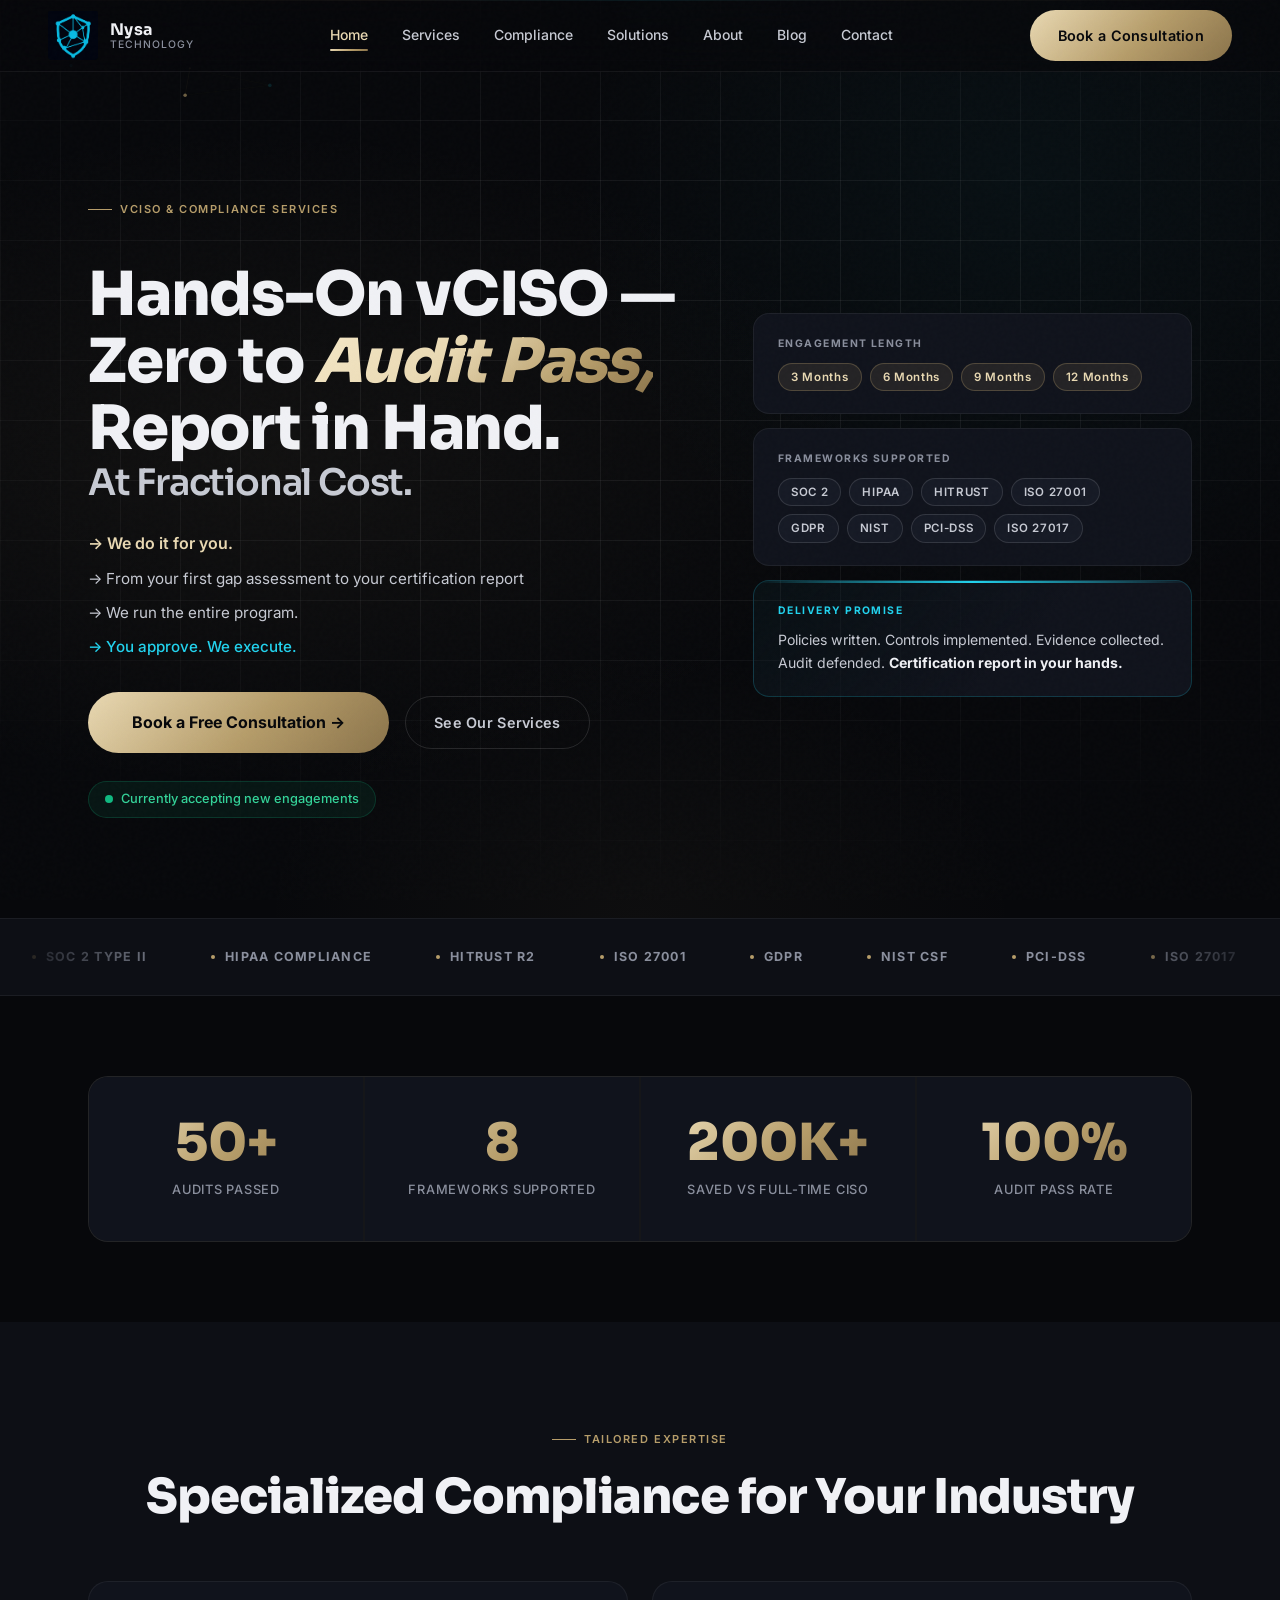
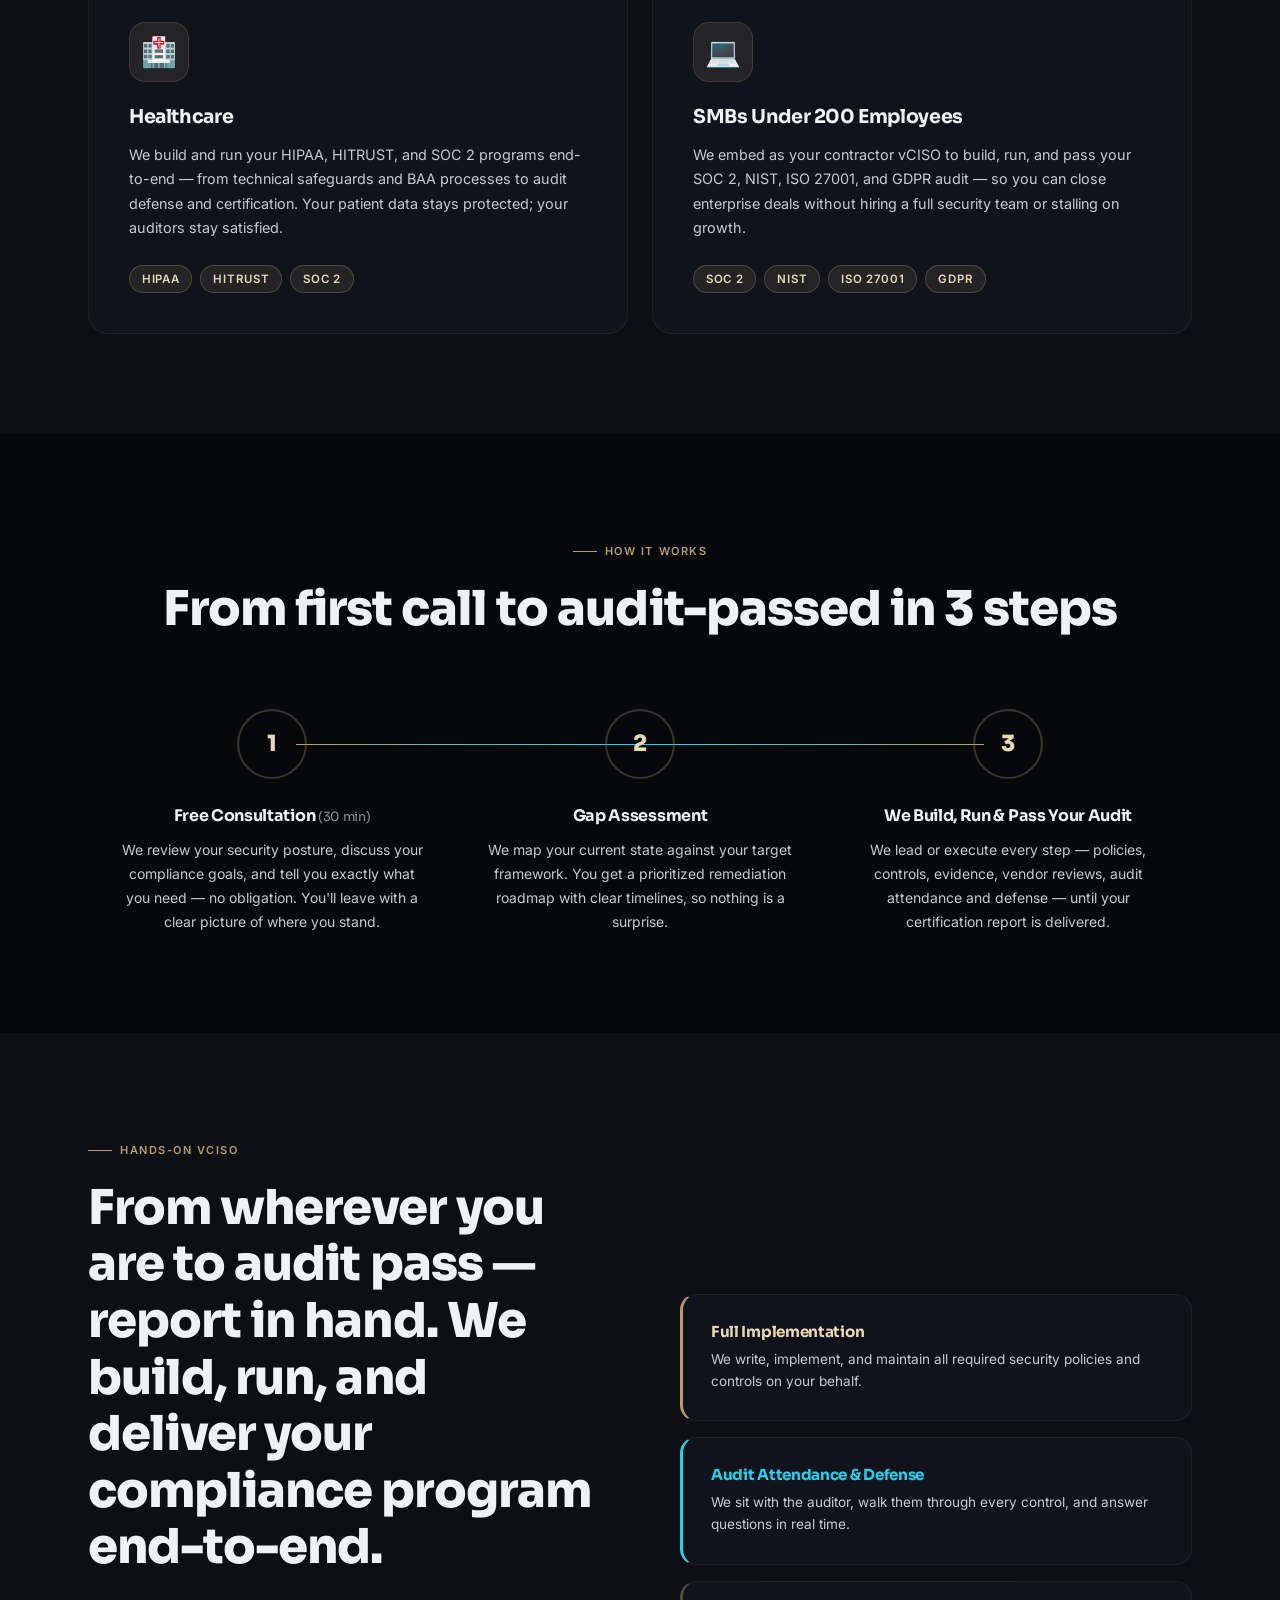
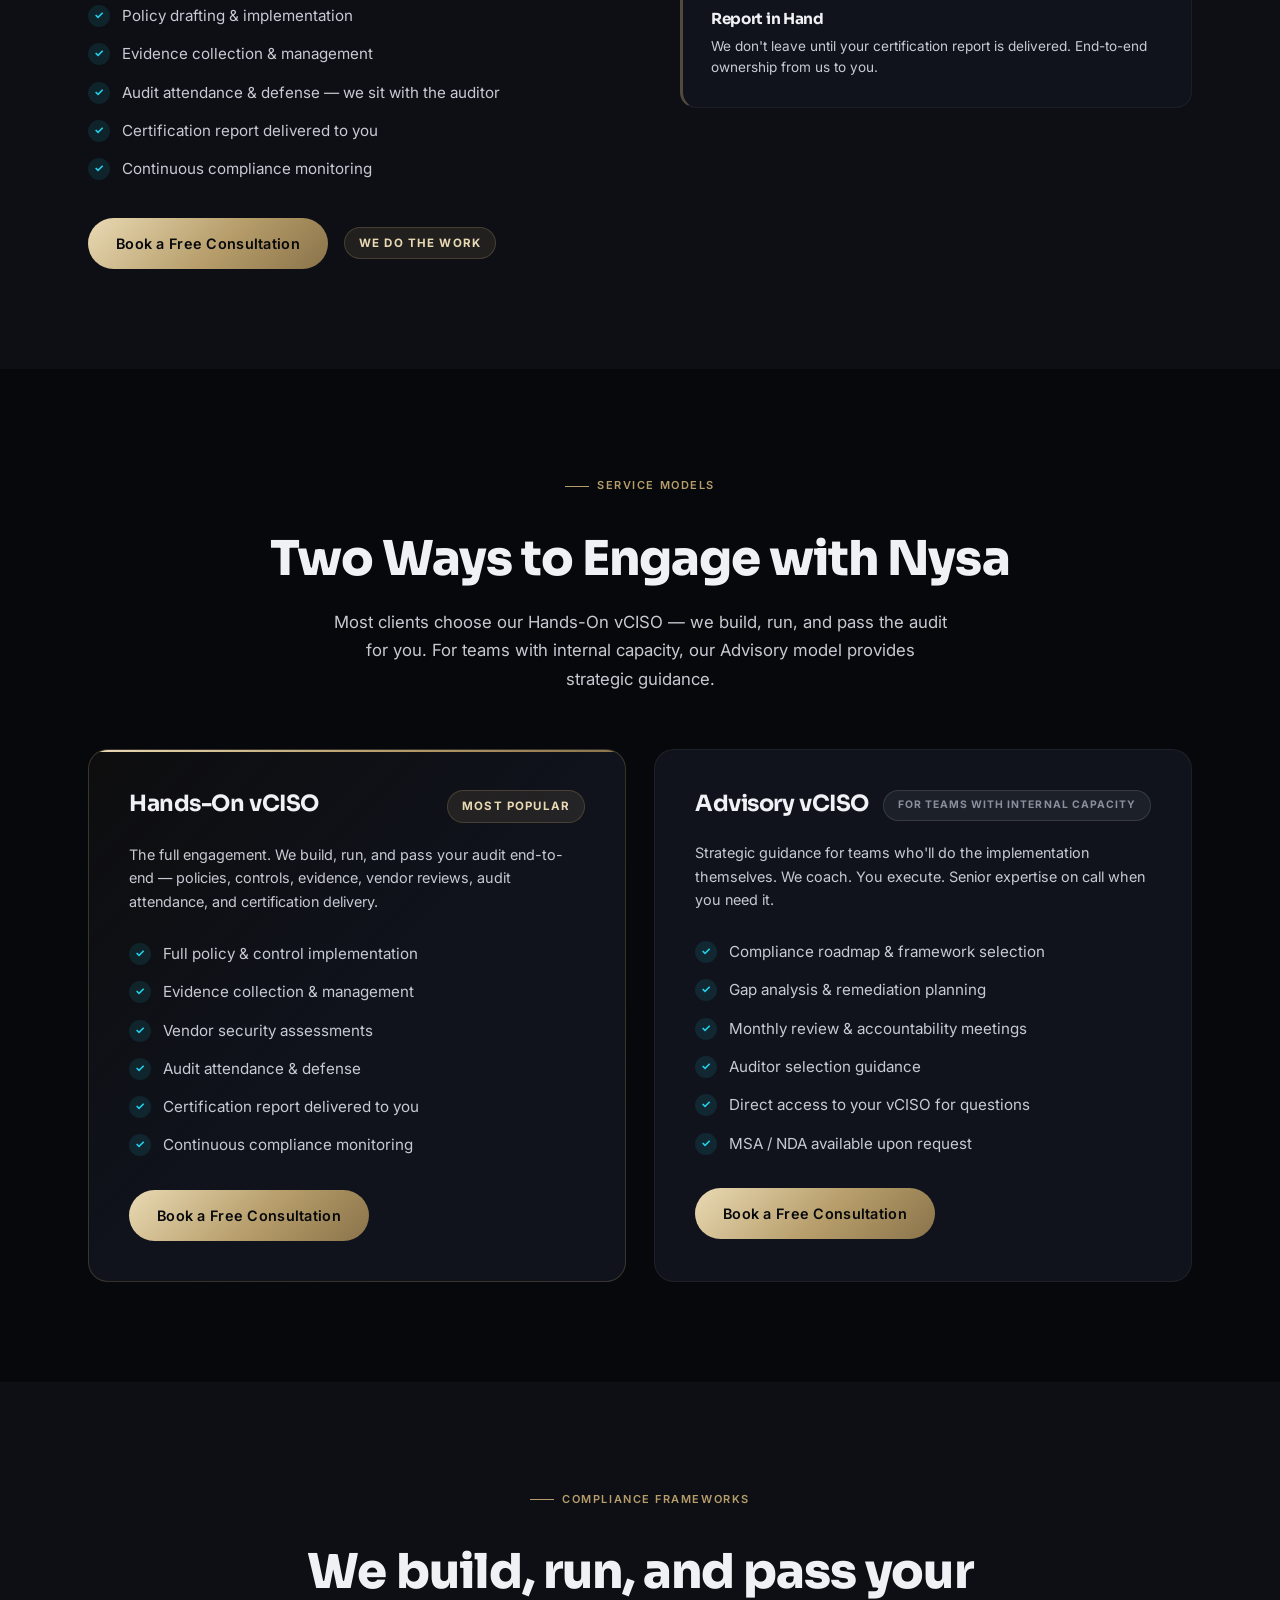
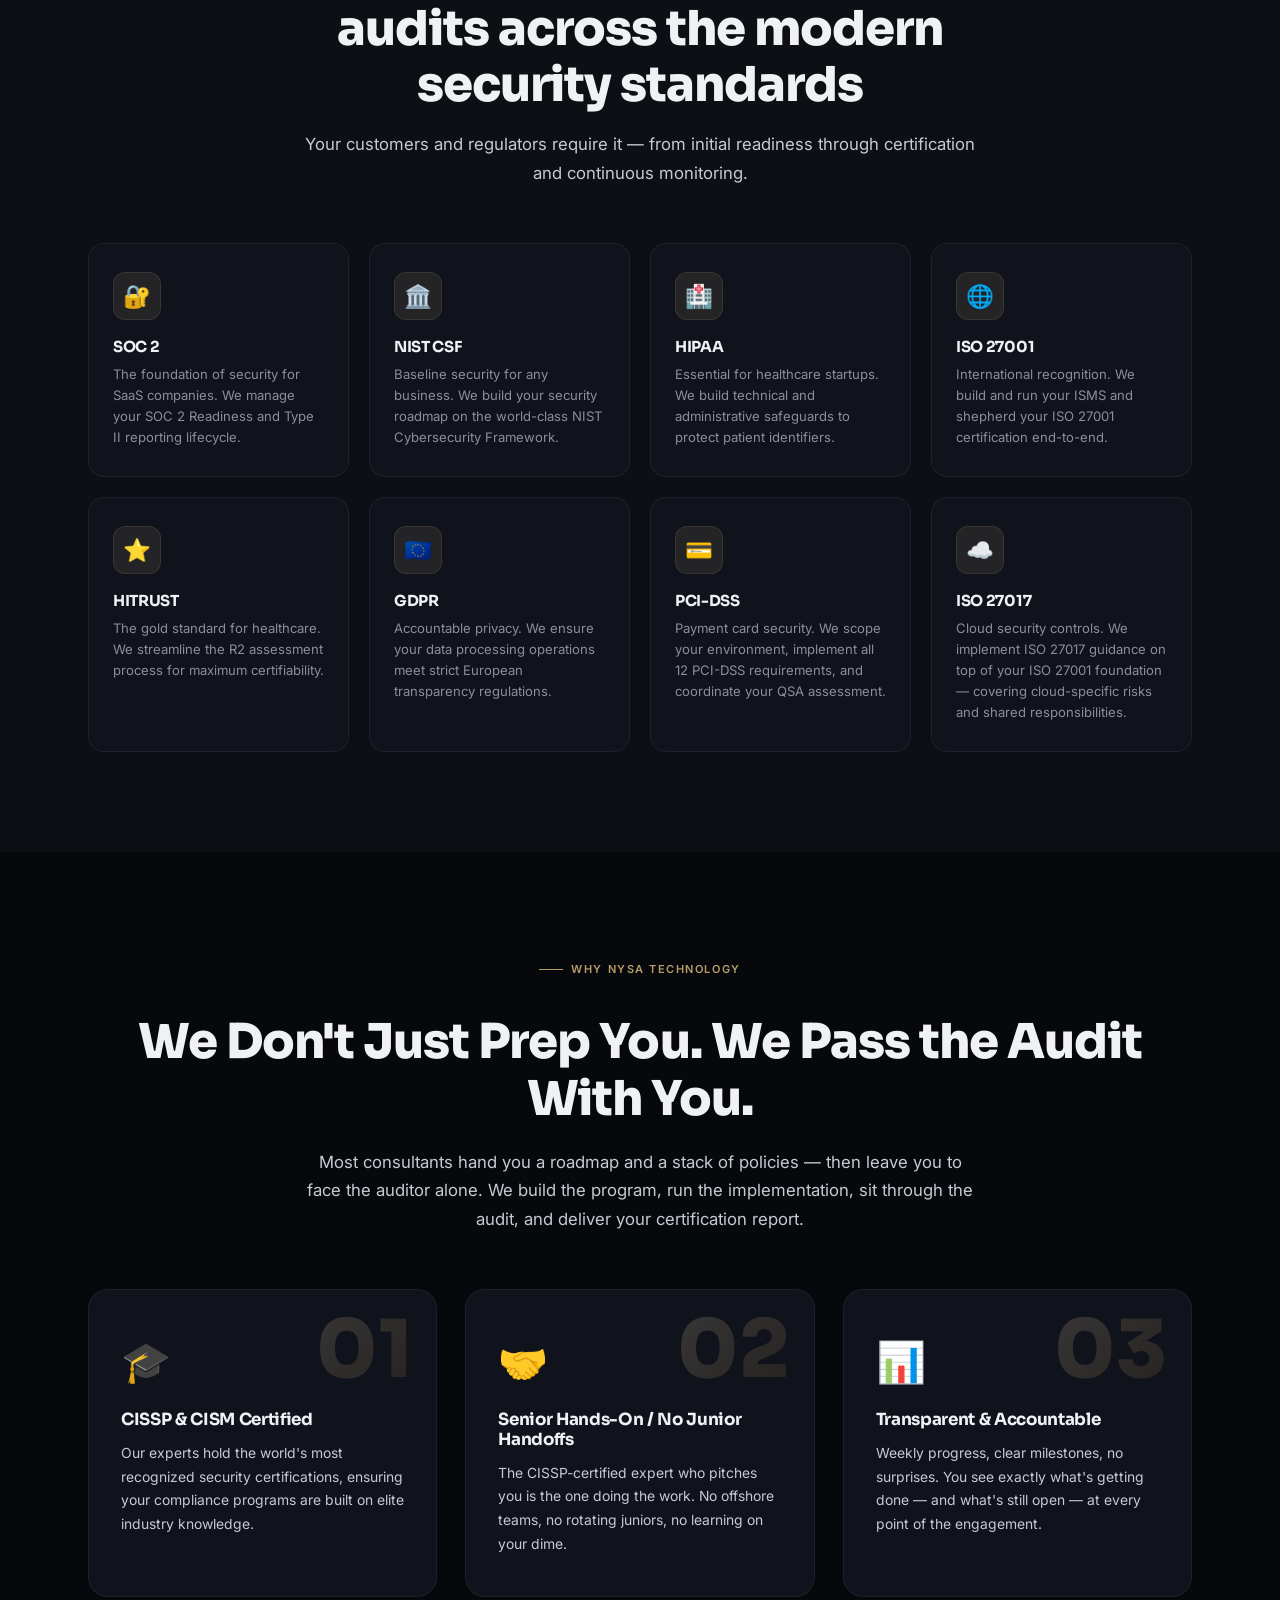
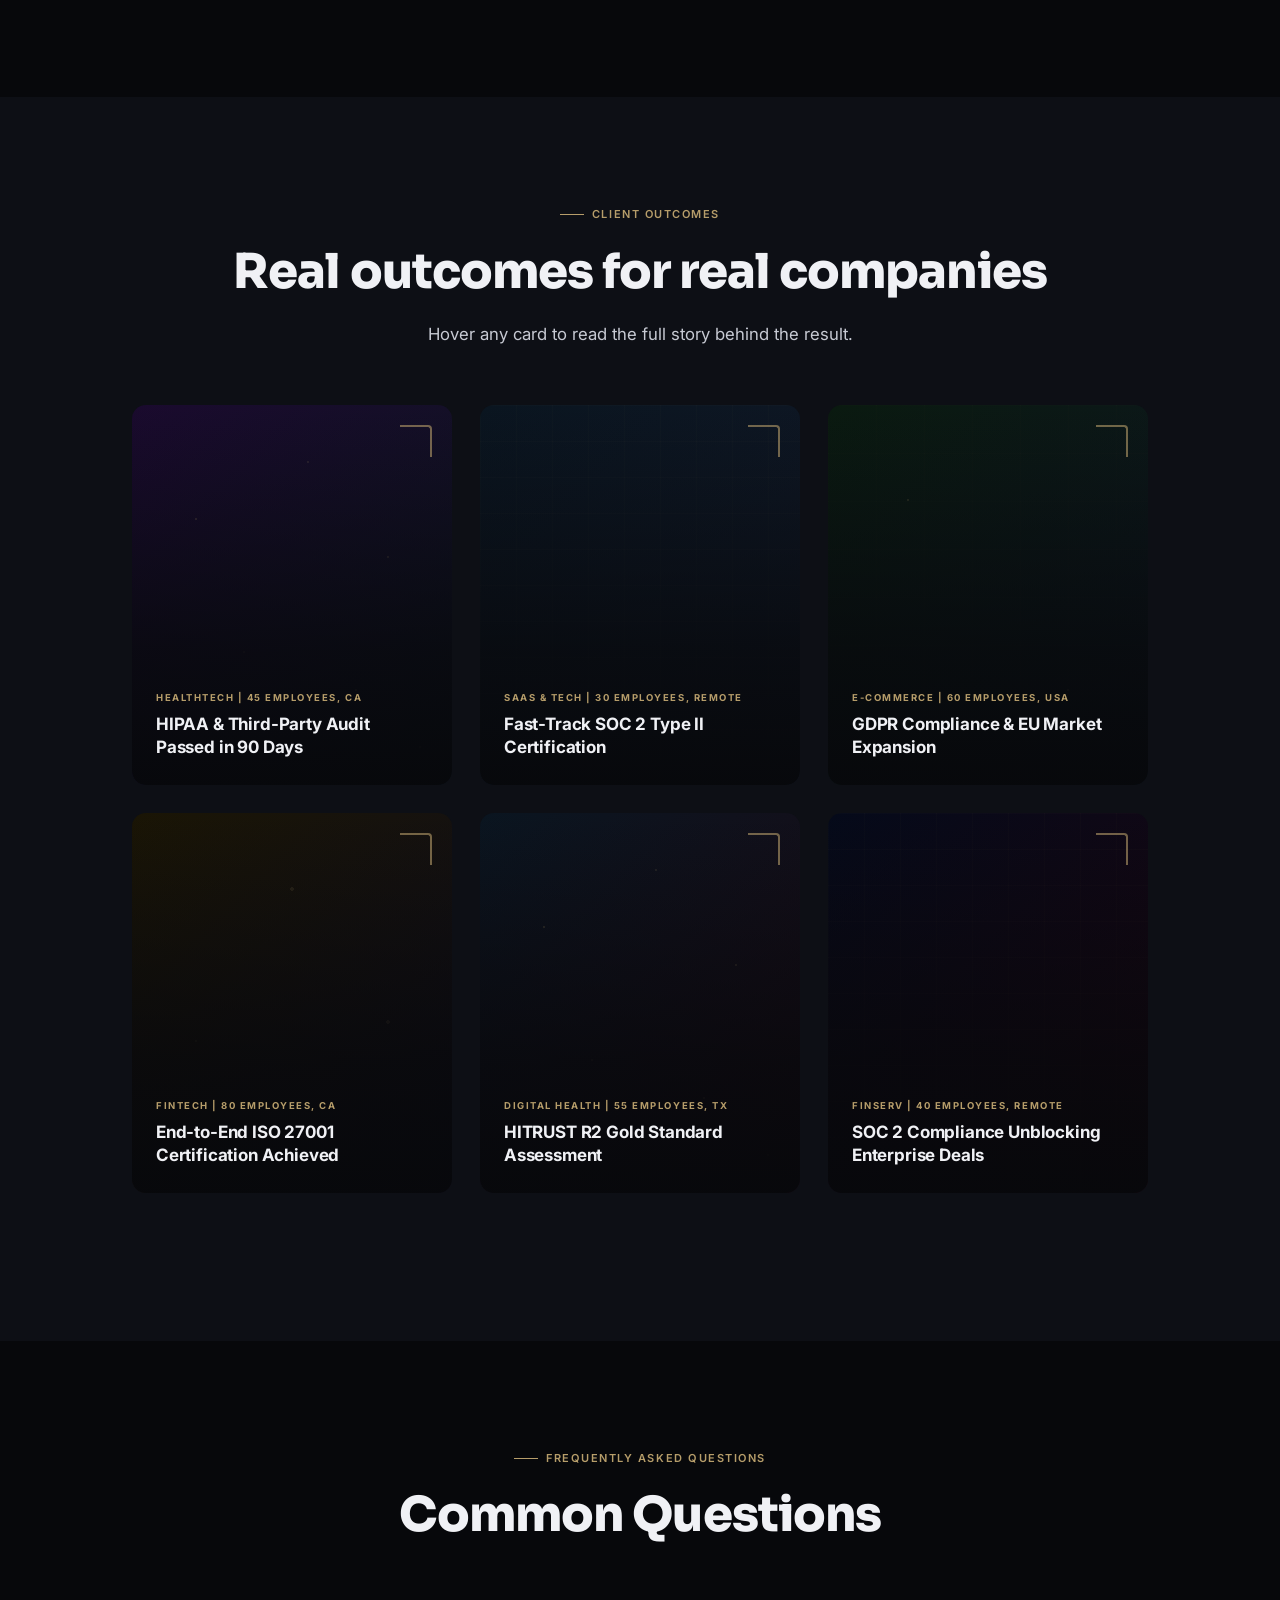
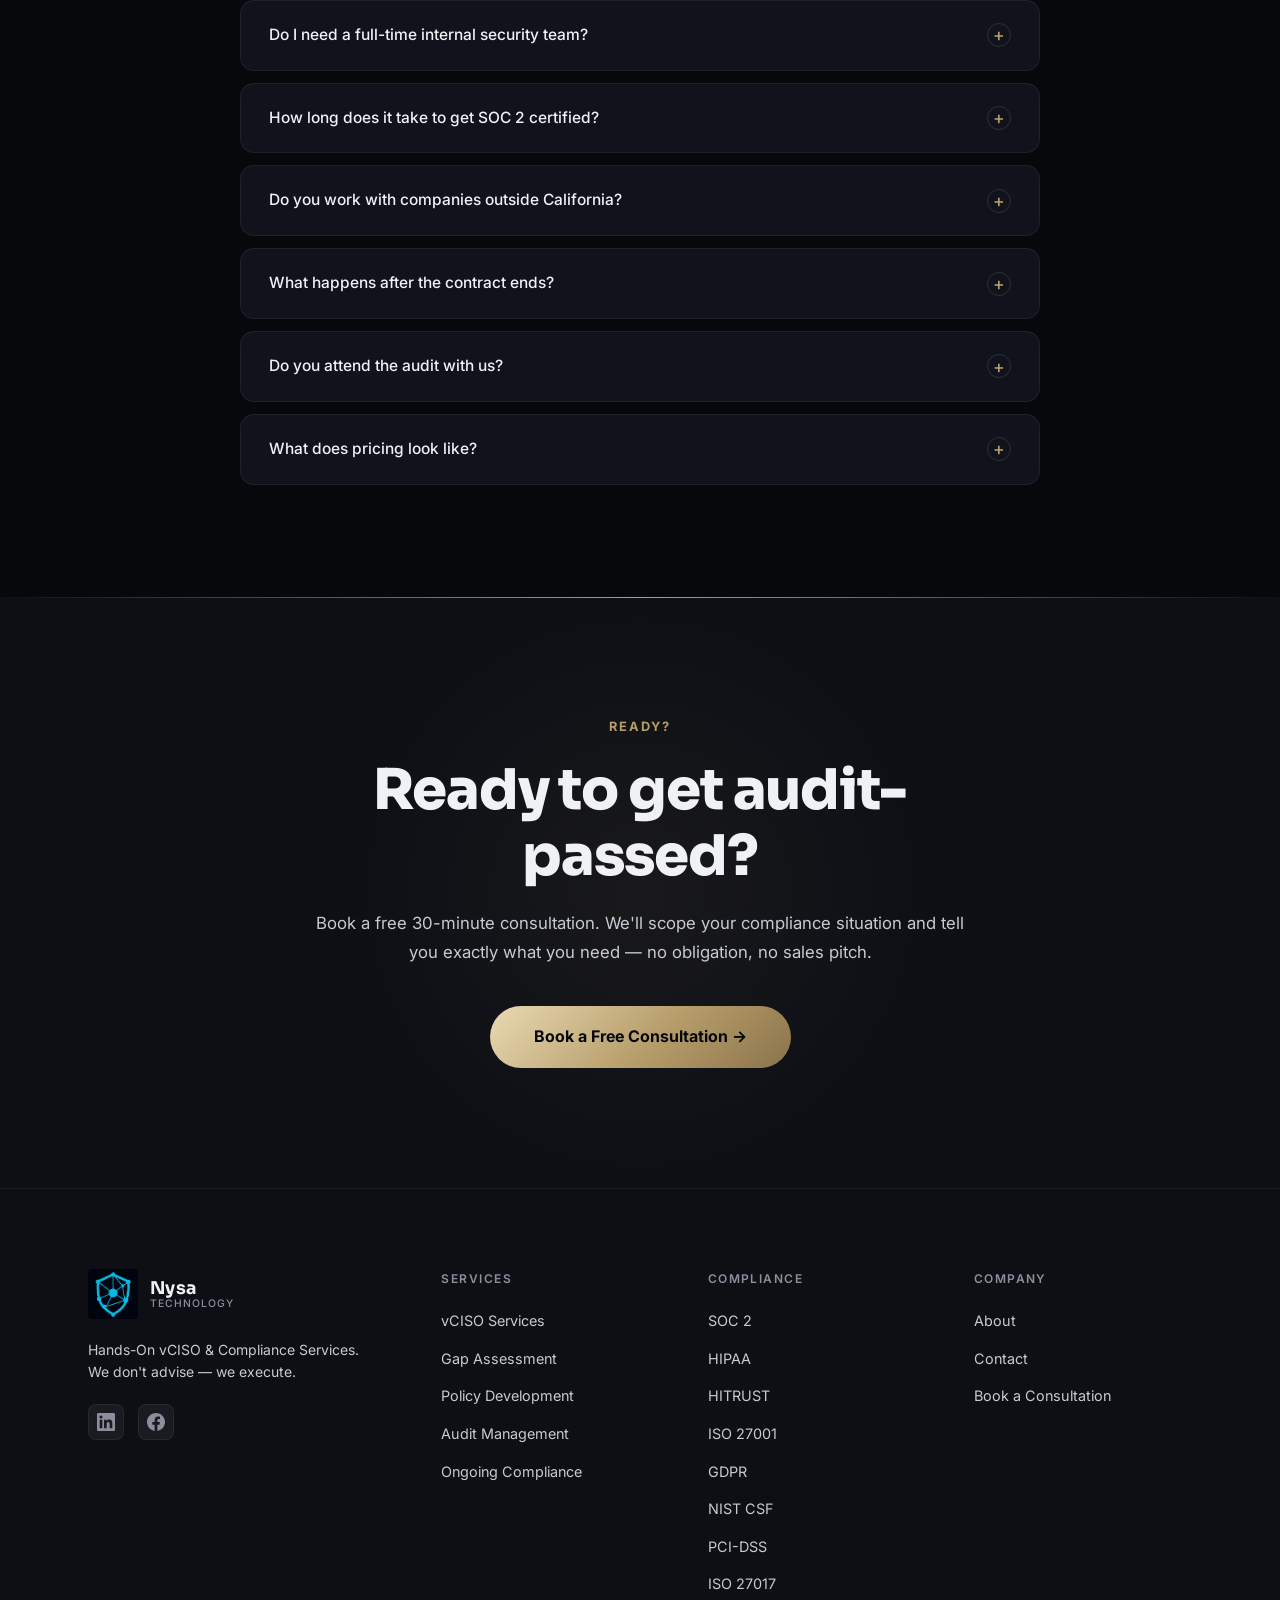
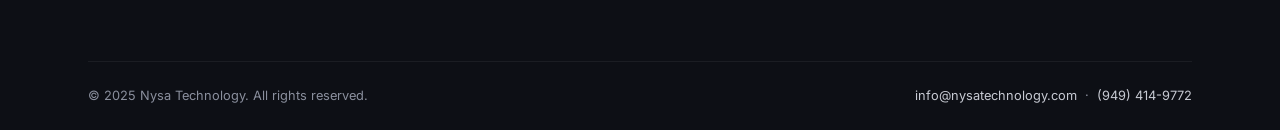
==== index.html @ 7e895062 "Add files via upload" ====
<!DOCTYPE html>
<html lang="en">
<head>
<!-- Google tag (gtag.js) -->
<script async src="https://www.googletagmanager.com/gtag/js?id=G-GBKCE5B61Q"></script>
<script>
  window.dataLayer = window.dataLayer || [];
  function gtag(){dataLayer.push(arguments);}
  gtag('js', new Date());
  gtag('config', 'G-GBKCE5B61Q');
</script>
<meta charset="UTF-8" />
<meta name="viewport" content="width=device-width, initial-scale=1.0" />
<title>Hands-On vCISO for SOC 2, HIPAA, HITRUST | Nysa Technology</title>
<meta name="description" content="Nysa Technology delivers Hands-On vCISO services — SOC 2, HITRUST, HIPAA, ISO 27001, NIST, GDPR, PCI-DSS, ISO 27017 compliance. Zero to audit pass, report in hand, at fractional cost." />
<link rel="preconnect" href="https://fonts.googleapis.com">
<link rel="preconnect" href="https://fonts.gstatic.com" crossorigin>
<link href="https://fonts.googleapis.com/css2?family=Sora:wght@300;400;600;700;800&family=Inter:wght@300;400;500;600&display=swap" rel="stylesheet">
<link rel="stylesheet" href="styles.css" />
<style>
/* ============================================================
   ENHANCED ANIMATIONS & REDESIGN LAYER
   ============================================================ */

:root {
  --glow-gold: rgba(182,157,106,0.35);
  --glow-cyan: rgba(34,211,238,0.25);
}

/* ---- CURSOR GLOW ---- */
#cursor-glow {
  position: fixed;
  width: 500px;
  height: 500px;
  border-radius: 50%;
  pointer-events: none;
  z-index: 0;
  background: radial-gradient(circle, rgba(182,157,106,0.07) 0%, transparent 70%);
  transform: translate(-50%,-50%);
  transition: opacity 0.4s;
  mix-blend-mode: screen;
}

/* ---- PAGE LOADER ---- */
#loader {
  position: fixed;
  inset: 0;
  background: #07080b;
  z-index: 9999;
  display: flex;
  align-items: center;
  justify-content: center;
  flex-direction: column;
  gap: 24px;
  transition: opacity 0.6s ease, visibility 0.6s ease;
}
#loader.hidden { opacity: 0; visibility: hidden; }

.loader-logo {
  font-family: 'Sora', sans-serif;
  font-size: 1.5rem;
  font-weight: 800;
  background: linear-gradient(135deg, #e9d9b3, #b69d6a);
  -webkit-background-clip: text;
  -webkit-text-fill-color: transparent;
  background-clip: text;
  letter-spacing: -0.02em;
}

.loader-bar-wrap {
  width: 200px;
  height: 2px;
  background: rgba(255,255,255,0.06);
  border-radius: 2px;
  overflow: hidden;
}
.loader-bar {
  height: 100%;
  background: linear-gradient(90deg, #b69d6a, #e9d9b3);
  border-radius: 2px;
  width: 0%;
  transition: width 0.8s cubic-bezier(0.4,0,0.2,1);
}

/* ---- HERO REDESIGN ---- */
.hero {
  background: #07080b;
  position: relative;
  overflow: hidden;
}

.hero-mesh {
  position: absolute;
  inset: 0;
  z-index: 0;
  background:
    radial-gradient(ellipse 80% 60% at 20% 50%, rgba(182,157,106,0.06) 0%, transparent 60%),
    radial-gradient(ellipse 60% 80% at 80% 20%, rgba(34,211,238,0.04) 0%, transparent 60%),
    radial-gradient(ellipse 50% 50% at 50% 100%, rgba(182,157,106,0.04) 0%, transparent 60%);
  animation: meshShift 12s ease-in-out infinite alternate;
}
@keyframes meshShift {
  0%   { opacity: 1; transform: scale(1) translateX(0); }
  100% { opacity: 0.8; transform: scale(1.05) translateX(20px); }
}

/* Animated scan line */
.hero-scanline {
  position: absolute;
  left: 0; right: 0;
  height: 1px;
  background: linear-gradient(90deg, transparent 0%, rgba(182,157,106,0.3) 30%, rgba(34,211,238,0.4) 50%, rgba(182,157,106,0.3) 70%, transparent 100%);
  top: 0;
  z-index: 1;
  animation: scanDown 6s linear infinite;
}
@keyframes scanDown {
  0%   { top: 0%; opacity: 0; }
  5%   { opacity: 1; }
  95%  { opacity: 1; }
  100% { top: 100%; opacity: 0; }
}

/* Hero split layout */
.hero-split {
  display: grid;
  grid-template-columns: 1.15fr 0.85fr;
  gap: 72px;
  align-items: center;
  padding: 120px 0 100px;
  position: relative;
  z-index: 2;
}

/* ---- ANIMATED HEADLINE ---- */
.hero-headline-wrap { overflow: hidden; }
.hero-line {
  display: block;
  transform: translateY(110%);
  opacity: 0;
  animation: lineUp 0.9s cubic-bezier(0.16,1,0.3,1) forwards;
}
.hero-line:nth-child(1) { animation-delay: 0.4s; }
.hero-line:nth-child(2) { animation-delay: 0.55s; }
.hero-line:nth-child(3) { animation-delay: 0.7s; }
.hero-line:nth-child(4) { animation-delay: 0.85s; }
@keyframes lineUp {
  to { transform: translateY(0); opacity: 1; }
}

/* Label fade in */
.hero-label-anim {
  opacity: 0;
  transform: translateY(16px);
  animation: fadeUp 0.7s cubic-bezier(0.16,1,0.3,1) 0.2s forwards;
}
.hero-sub-anim {
  opacity: 0;
  transform: translateY(16px);
  animation: fadeUp 0.7s cubic-bezier(0.16,1,0.3,1) 1s forwards;
}
.hero-cta-anim {
  opacity: 0;
  transform: translateY(16px);
  animation: fadeUp 0.7s cubic-bezier(0.16,1,0.3,1) 1.15s forwards;
}
.hero-badge-anim {
  opacity: 0;
  animation: fadeUp 0.7s cubic-bezier(0.16,1,0.3,1) 1.3s forwards;
}
@keyframes fadeUp {
  to { opacity: 1; transform: translateY(0); }
}

/* Gradient text for headline */
.gradient-text {
  background: linear-gradient(135deg, #f5e8c8 0%, #e9d9b3 40%, #b69d6a 75%, #8a734a 100%);
  -webkit-background-clip: text;
  -webkit-text-fill-color: transparent;
  background-clip: text;
  font-style: italic;
}

/* ---- HERO RIGHT: FLOATING CARD STACK ---- */
.hero-right {
  opacity: 0;
  transform: translateX(40px);
  animation: fadeUp 1s cubic-bezier(0.16,1,0.3,1) 0.7s forwards;
}

.hero-card-stack {
  display: flex;
  flex-direction: column;
  gap: 14px;
}

.hcard {
  background: var(--bg-card);
  border: 1px solid var(--line);
  border-radius: 16px;
  padding: 22px 24px;
  position: relative;
  overflow: hidden;
  transition: transform 0.4s cubic-bezier(0.16,1,0.3,1), border-color 0.3s, box-shadow 0.3s;
}
.hcard::after {
  content: '';
  position: absolute;
  inset: 0;
  border-radius: 16px;
  background: radial-gradient(circle at 50% 0%, rgba(182,157,106,0.08) 0%, transparent 60%);
  opacity: 0;
  transition: opacity 0.3s;
}
.hcard:hover { transform: translateY(-4px) scale(1.01); border-color: rgba(182,157,106,0.25); box-shadow: 0 20px 50px rgba(0,0,0,0.5), 0 0 0 1px rgba(182,157,106,0.1); }
.hcard:hover::after { opacity: 1; }

.hcard-top {
  font-size: 0.65rem;
  font-weight: 700;
  letter-spacing: 0.14em;
  text-transform: uppercase;
  color: var(--muted);
  margin-bottom: 10px;
}

.hcard-tags { display: flex; gap: 8px; flex-wrap: wrap; }

/* Active glow card */
.hcard-active {
  border-color: rgba(34,211,238,0.2);
  background: linear-gradient(135deg, rgba(34,211,238,0.04) 0%, var(--bg-card) 60%);
}
.hcard-active::before {
  content: '';
  position: absolute;
  top: 0; left: 0; right: 0;
  height: 2px;
  background: linear-gradient(90deg, transparent, var(--cyan), transparent);
  animation: shimmerLine 3s ease-in-out infinite;
}
@keyframes shimmerLine {
  0%,100% { opacity: 0.4; }
  50%      { opacity: 1; }
}

/* ---- MARQUEE STRIP ---- */
.marquee-section {
  padding: 28px 0;
  border-top: 1px solid var(--line);
  border-bottom: 1px solid var(--line);
  background: var(--bg-elev);
  overflow: hidden;
  position: relative;
}
.marquee-section::before,
.marquee-section::after {
  content: '';
  position: absolute;
  top: 0; bottom: 0;
  width: 200px;
  z-index: 2;
}
.marquee-section::before { left: 0; background: linear-gradient(90deg, var(--bg-elev), transparent); }
.marquee-section::after  { right: 0; background: linear-gradient(-90deg, var(--bg-elev), transparent); }

.marquee-track {
  display: flex;
  gap: 0;
  width: max-content;
  animation: marqueeScroll 30s linear infinite;
}
.marquee-track:hover { animation-play-state: paused; }

@keyframes marqueeScroll {
  0%   { transform: translateX(0); }
  100% { transform: translateX(-50%); }
}

.marquee-item {
  display: inline-flex;
  align-items: center;
  gap: 10px;
  padding: 0 32px;
  font-size: 0.78rem;
  font-weight: 700;
  letter-spacing: 0.1em;
  text-transform: uppercase;
  color: var(--muted);
  white-space: nowrap;
  transition: color 0.2s;
}
.marquee-item:hover { color: var(--accent-2); }
.marquee-dot { width: 4px; height: 4px; border-radius: 50%; background: var(--accent); flex-shrink: 0; }

/* ---- STATS ROW ---- */
.stats-section {
  padding: 80px 0;
  background: var(--bg);
}

.stats-grid {
  display: grid;
  grid-template-columns: repeat(4, 1fr);
  gap: 2px;
  border: 1px solid var(--line);
  border-radius: 20px;
  overflow: hidden;
  background: var(--line);
}

.stat-item {
  background: var(--bg-card);
  padding: 40px 32px;
  text-align: center;
  position: relative;
  overflow: hidden;
  transition: background 0.3s;
}
.stat-item::before {
  content: '';
  position: absolute;
  top: 0; left: 0; right: 0;
  height: 1px;
  background: var(--accent-grad);
  transform: scaleX(0);
  transition: transform 0.4s var(--ease);
}
.stat-item:hover { background: var(--bg-card-2); }
.stat-item:hover::before { transform: scaleX(1); }

.stat-number {
  font-family: 'Sora', sans-serif;
  font-size: clamp(2.2rem, 4vw, 3.2rem);
  font-weight: 800;
  background: var(--accent-grad);
  -webkit-background-clip: text;
  -webkit-text-fill-color: transparent;
  background-clip: text;
  line-height: 1;
  margin-bottom: 8px;
  display: block;
}

.stat-label {
  font-size: 0.8rem;
  color: var(--muted);
  font-weight: 500;
  letter-spacing: 0.06em;
  text-transform: uppercase;
}

/* ---- INDUSTRY CARDS (Tailored Expertise) ---- */
.industry-grid {
  display: grid;
  grid-template-columns: 1fr 1fr;
  gap: 24px;
}

.industry-card {
  background: var(--bg-card);
  border: 1px solid var(--line);
  border-radius: 20px;
  padding: 40px;
  position: relative;
  overflow: hidden;
  transition: transform 0.4s cubic-bezier(0.16,1,0.3,1), border-color 0.3s, box-shadow 0.3s;
  cursor: default;
}
.industry-card::before {
  content: '';
  position: absolute;
  inset: 0;
  background: radial-gradient(circle at 0% 100%, rgba(182,157,106,0.06) 0%, transparent 50%);
  opacity: 0;
  transition: opacity 0.4s;
}
.industry-card:hover {
  transform: translateY(-8px);
  border-color: rgba(182,157,106,0.2);
  box-shadow: 0 30px 80px rgba(0,0,0,0.5);
}
.industry-card:hover::before { opacity: 1; }

.industry-icon {
  width: 60px; height: 60px;
  border-radius: 16px;
  background: var(--accent-soft);
  border: 1px solid rgba(182,157,106,0.2);
  display: flex; align-items: center; justify-content: center;
  font-size: 1.8rem;
  margin-bottom: 24px;
}

/* ---- HOW IT WORKS: TIMELINE ---- */
.timeline-wrap {
  position: relative;
  display: grid;
  grid-template-columns: repeat(3, 1fr);
  gap: 0;
}

.timeline-wrap::before {
  content: '';
  position: absolute;
  top: 35px;
  left: calc(16.67% + 24px);
  right: calc(16.67% + 24px);
  height: 1px;
  background: linear-gradient(90deg, var(--accent) 0%, var(--cyan) 50%, var(--accent) 100%);
  animation: lineGrow 1.2s cubic-bezier(0.16,1,0.3,1) forwards;
  transform-origin: left;
}
@keyframes lineGrow {
  from { transform: scaleX(0); }
  to   { transform: scaleX(1); }
}

.timeline-step {
  display: flex;
  flex-direction: column;
  align-items: center;
  text-align: center;
  padding: 0 28px 0;
  position: relative;
}

.timeline-num {
  width: 70px; height: 70px;
  border-radius: 50%;
  border: 2px solid rgba(182,157,106,0.3);
  background: var(--bg-card);
  display: flex; align-items: center; justify-content: center;
  font-family: 'Sora', sans-serif;
  font-size: 1.4rem;
  font-weight: 800;
  background-clip: text;
  color: var(--accent-2);
  margin-bottom: 28px;
  position: relative;
  z-index: 1;
  transition: all 0.4s var(--ease);
}
.timeline-num::before {
  content: '';
  position: absolute;
  inset: -4px;
  border-radius: 50%;
  background: var(--accent-grad);
  opacity: 0;
  z-index: -1;
  transition: opacity 0.3s;
}
.timeline-step:hover .timeline-num {
  color: #07080b;
  border-color: transparent;
  box-shadow: 0 0 30px var(--glow-gold);
}
.timeline-step:hover .timeline-num::before { opacity: 1; }

.timeline-step h3 {
  font-size: 1rem;
  font-weight: 700;
  margin-bottom: 12px;
}
.timeline-step p {
  font-size: 0.875rem;
  color: var(--text-dim);
  line-height: 1.7;
}

/* ---- HANDS-ON vCISO (split) ---- */
.vciso-split {
  display: grid;
  grid-template-columns: 1fr 1fr;
  gap: 80px;
  align-items: center;
}

.delivery-card {
  background: var(--bg-card);
  border: 1px solid var(--line);
  border-radius: 16px;
  padding: 28px;
  border-left: 3px solid transparent;
  transition: transform 0.35s var(--ease), box-shadow 0.35s, border-color 0.35s;
  position: relative;
  overflow: hidden;
}
.delivery-card::after {
  content: '';
  position: absolute;
  inset: 0;
  opacity: 0;
  transition: opacity 0.3s;
  border-radius: 16px;
}
.delivery-card:hover { transform: translateX(8px); box-shadow: -8px 0 32px rgba(0,0,0,0.3); }

.delivery-card.gold { border-left-color: var(--accent); }
.delivery-card.gold::after { background: radial-gradient(circle at 0% 50%, rgba(182,157,106,0.05) 0%, transparent 60%); }
.delivery-card.gold:hover { box-shadow: -8px 0 32px rgba(182,157,106,0.1); }
.delivery-card.gold:hover::after { opacity: 1; }

.delivery-card.cyan { border-left-color: var(--cyan); }
.delivery-card.cyan::after { background: radial-gradient(circle at 0% 50%, rgba(34,211,238,0.04) 0%, transparent 60%); }
.delivery-card.cyan:hover { box-shadow: -8px 0 32px rgba(34,211,238,0.08); }
.delivery-card.cyan:hover::after { opacity: 1; }

.delivery-card.silver { border-left-color: rgba(182,157,106,0.4); }

/* ---- SERVICE MODEL CARDS ---- */
.service-grid {
  display: grid;
  grid-template-columns: 1fr 1fr;
  gap: 28px;
  margin-top: 56px;
}

.service-card {
  background: var(--bg-card);
  border: 1px solid var(--line);
  border-radius: 20px;
  padding: 40px;
  position: relative;
  overflow: hidden;
  transition: transform 0.4s cubic-bezier(0.16,1,0.3,1), box-shadow 0.4s, border-color 0.3s;
}
.service-card:hover {
  transform: translateY(-8px);
  box-shadow: 0 40px 100px rgba(0,0,0,0.5);
}

.service-card.featured {
  border-color: rgba(182,157,106,0.25);
  background: linear-gradient(135deg, rgba(182,157,106,0.04) 0%, var(--bg-card) 50%);
}
.service-card.featured::before {
  content: '';
  position: absolute;
  top: 0; left: 0; right: 0;
  height: 2px;
  background: var(--accent-grad);
}
.service-card.featured:hover { box-shadow: 0 40px 100px rgba(0,0,0,0.5), 0 0 60px rgba(182,157,106,0.08); }

/* ---- FRAMEWORK CARDS ---- */
.fw-grid {
  display: grid;
  grid-template-columns: repeat(4, 1fr);
  gap: 20px;
}

.fw-card {
  background: var(--bg-card);
  border: 1px solid var(--line);
  border-radius: 16px;
  padding: 28px 24px;
  position: relative;
  overflow: hidden;
  transition: transform 0.35s cubic-bezier(0.16,1,0.3,1), border-color 0.3s, box-shadow 0.3s;
  cursor: default;
}
.fw-card::before {
  content: '';
  position: absolute;
  top: 0; left: 0; right: 0;
  height: 2px;
  background: var(--accent-grad);
  transform: scaleX(0);
  transform-origin: left;
  transition: transform 0.35s var(--ease);
}
.fw-card:hover {
  transform: translateY(-6px);
  border-color: rgba(182,157,106,0.2);
  box-shadow: 0 20px 60px rgba(0,0,0,0.4), 0 0 0 1px rgba(182,157,106,0.08);
}
.fw-card:hover::before { transform: scaleX(1); }

.fw-card-icon {
  width: 48px; height: 48px;
  border-radius: 12px;
  background: var(--accent-soft);
  border: 1px solid rgba(182,157,106,0.15);
  display: flex; align-items: center; justify-content: center;
  font-size: 1.4rem;
  margin-bottom: 18px;
}

.fw-card h3 {
  font-size: 0.95rem;
  font-weight: 700;
  margin-bottom: 8px;
}
.fw-card p {
  font-size: 0.82rem;
  color: var(--muted);
  line-height: 1.6;
}

/* ---- WHY NYSA PILLARS ---- */
.pillars-grid {
  display: grid;
  grid-template-columns: repeat(3, 1fr);
  gap: 28px;
}

.pillar-card {
  background: var(--bg-card);
  border: 1px solid var(--line);
  border-radius: 20px;
  padding: 40px 32px;
  position: relative;
  overflow: hidden;
  transition: transform 0.4s cubic-bezier(0.16,1,0.3,1), box-shadow 0.4s;
}
.pillar-card::after {
  content: '';
  position: absolute;
  bottom: 0; left: 0; right: 0;
  height: 60%;
  background: radial-gradient(ellipse at bottom, rgba(182,157,106,0.04) 0%, transparent 70%);
  opacity: 0;
  transition: opacity 0.4s;
}
.pillar-card:hover { transform: translateY(-8px); box-shadow: 0 30px 80px rgba(0,0,0,0.5); }
.pillar-card:hover::after { opacity: 1; }

.pillar-big-num {
  font-family: 'Sora', sans-serif;
  font-size: 5rem;
  font-weight: 800;
  line-height: 1;
  background: var(--accent-grad);
  -webkit-background-clip: text;
  -webkit-text-fill-color: transparent;
  background-clip: text;
  opacity: 0.18;
  position: absolute;
  top: 20px; right: 24px;
  pointer-events: none;
}

/* ---- CASE STUDIES (reuse existing fc-* styles) ---- */

/* ---- CTA SECTION ---- */
.cta-section {
  padding: 120px 0;
  background: var(--bg-elev);
  position: relative;
  overflow: hidden;
}
.cta-section::before {
  content: '';
  position: absolute;
  top: 50%; left: 50%;
  transform: translate(-50%, -50%);
  width: 600px; height: 600px;
  border-radius: 50%;
  background: radial-gradient(circle, rgba(182,157,106,0.07) 0%, transparent 70%);
  pointer-events: none;
}
.cta-section::after {
  content: '';
  position: absolute;
  top: 0; left: 0; right: 0;
  height: 1px;
  background: linear-gradient(90deg, transparent, var(--accent), transparent);
}

.cta-inner {
  max-width: 700px;
  margin: 0 auto;
  text-align: center;
  position: relative;
  z-index: 1;
}

/* ---- GLOWING BTN VARIANT ---- */
.btn-glow {
  background: var(--accent-grad);
  color: #07080b;
  font-size: 1rem;
  padding: 18px 44px;
  border-radius: 50px;
  font-weight: 700;
  display: inline-flex;
  align-items: center;
  gap: 10px;
  position: relative;
  overflow: hidden;
  transition: transform 0.3s var(--ease), box-shadow 0.3s;
}
.btn-glow::before {
  content: '';
  position: absolute;
  inset: -2px;
  border-radius: 50px;
  background: var(--accent-grad);
  z-index: -1;
  filter: blur(16px);
  opacity: 0;
  transition: opacity 0.3s;
}
.btn-glow:hover { transform: translateY(-3px); box-shadow: 0 20px 50px rgba(182,157,106,0.4); }
.btn-glow:hover::before { opacity: 1; }

/* ---- TILT EFFECT ---- */
.tilt { transform-style: preserve-3d; will-change: transform; }

/* ---- FAQ ENHANCED ---- */
.faq-wrap { max-width: 800px; margin: 0 auto; }

/* ---- NOISE OVERLAY ---- */
body::before {
  content: '';
  position: fixed;
  inset: 0;
  z-index: 9998;
  pointer-events: none;
  opacity: 0.018;
  background-image: url("data:image/svg+xml,%3Csvg viewBox='0 0 256 256' xmlns='http://www.w3.org/2000/svg'%3E%3Cfilter id='noise'%3E%3CfeTurbulence type='fractalNoise' baseFrequency='0.9' numOctaves='4' stitchTiles='stitch'/%3E%3C/filter%3E%3Crect width='100%25' height='100%25' filter='url(%23noise)'/%3E%3C/svg%3E");
}

/* ---- SCROLL PROGRESS BAR ---- */
#scroll-progress {
  position: fixed;
  top: 0; left: 0;
  height: 2px;
  background: linear-gradient(90deg, #b69d6a, #22d3ee, #b69d6a);
  background-size: 200% 100%;
  z-index: 10001;
  width: 0%;
  transition: width 0.1s linear;
  animation: gradientShift 3s linear infinite;
}
@keyframes gradientShift {
  0%   { background-position: 0% center; }
  100% { background-position: 200% center; }
}

/* ---- SECTION DIVIDER ---- */
.section-divider {
  height: 1px;
  background: linear-gradient(90deg, transparent, var(--line-strong), transparent);
}

/* ---- RESPONSIVE ---- */
@media (max-width: 1024px) {
  .fw-grid { grid-template-columns: repeat(2, 1fr); }
  .stats-grid { grid-template-columns: repeat(2, 1fr); }
}

@media (max-width: 768px) {
  .hero-split { grid-template-columns: 1fr; gap: 48px; padding: 100px 0 80px; }
  .hero-right { display: none; }
  .timeline-wrap { grid-template-columns: 1fr; }
  .timeline-wrap::before { display: none; }
  .vciso-split { grid-template-columns: 1fr; gap: 48px; }
  .service-grid { grid-template-columns: 1fr; }
  .industry-grid { grid-template-columns: 1fr; }
  .pillars-grid { grid-template-columns: 1fr; }
  .fw-grid { grid-template-columns: 1fr 1fr; }
  .stats-grid { grid-template-columns: 1fr 1fr; }
}
@media (max-width: 480px) {
  .fw-grid { grid-template-columns: 1fr; }
  .stats-grid { grid-template-columns: 1fr 1fr; }
}
</style>
</head>
<body>

<!-- Scroll progress bar -->
<div id="scroll-progress"></div>

<!-- Cursor glow -->
<div id="cursor-glow"></div>

<!-- Page Loader -->
<div id="loader">
  <div class="loader-logo">Nysa Technology</div>
  <div class="loader-bar-wrap"><div class="loader-bar" id="loaderBar"></div></div>
</div>

<!-- ============================================================
     NAV
     ============================================================ -->
<nav class="nav" id="nav">
  <div class="nav-inner">
    <a href="index.html" class="nav-logo">
      <img src="logo.png" width="50" height="50" alt="Nysa Technology" style="object-fit:contain;border-radius:4px;">
      <div class="nav-logo-text">
        <span class="nav-logo-name">Nysa</span>
        <span class="nav-logo-sub">Technology</span>
      </div>
    </a>
    <div class="nav-links">
      <a href="index.html" class="nav-link">Home</a>
      <a href="services.html" class="nav-link">Services</a>
      <a href="compliance.html" class="nav-link">Compliance</a>
      <a href="partners.html" class="nav-link">Solutions</a>
      <a href="about.html" class="nav-link">About</a>
      <a href="blog.html" class="nav-link">Blog</a>
      <a href="contact.html" class="nav-link">Contact</a>
    </div>
    <div class="nav-cta">
      <a href="https://calendly.com/pedrambk" target="_blank" rel="noopener" class="btn btn-primary">Book a Consultation</a>
    </div>
    <div class="nav-hamburger" id="hamburger">
      <span></span><span></span><span></span>
    </div>
  </div>
</nav>

<!-- Mobile Nav -->
<div class="nav-mobile" id="mobileNav">
  <a href="index.html" class="nav-link">Home</a>
  <a href="services.html" class="nav-link">Services</a>
  <a href="compliance.html" class="nav-link">Compliance</a>
  <a href="about.html" class="nav-link">About</a>
  <a href="contact.html" class="nav-link">Contact</a>
  <a href="https://calendly.com/pedrambk" target="_blank" rel="noopener" class="btn btn-primary">Book a Consultation</a>
</div>

<!-- ============================================================
     HERO
     ============================================================ -->
<section class="hero" id="hero">
  <div class="hero-mesh"></div>
  <div class="hero-scanline"></div>
  <div class="hero-bg-grid"></div>
  <canvas id="particleCanvas" style="position:absolute;inset:0;z-index:1;pointer-events:none;"></canvas>

  <div class="container">
    <div class="hero-split">

      <!-- LEFT -->
      <div style="position:relative;z-index:2;">
        <div class="hero-label-anim" style="margin-bottom:24px;">
          <span class="label">vCISO &amp; Compliance Services</span>
        </div>

        <h1 style="font-size:clamp(2.4rem,4.8vw,3.8rem);font-weight:800;line-height:1.1;margin-bottom:28px;overflow:hidden;">
          <span class="hero-headline-wrap"><span class="hero-line">Hands-On vCISO —</span></span>
          <span class="hero-headline-wrap"><span class="hero-line">Zero to <em class="gradient-text">Audit Pass,</em></span></span>
          <span class="hero-headline-wrap"><span class="hero-line">Report in Hand.</span></span>
          <span class="hero-headline-wrap"><span class="hero-line" style="font-size:0.6em;font-weight:600;color:var(--text-dim);">At Fractional Cost.</span></span>
        </h1>

        <div class="hero-sub-anim" style="margin-bottom:32px;display:flex;flex-direction:column;gap:10px;">
          <p style="color:var(--accent-2);font-weight:600;font-size:1rem;">→ We do it for you.</p>
          <p style="color:var(--text-dim);font-size:0.95rem;">→ From your first gap assessment to your certification report</p>
          <p style="color:var(--text-dim);font-size:0.95rem;">→ We run the entire program.</p>
          <p style="color:var(--cyan);font-weight:500;font-size:0.95rem;">→ You approve. We execute.</p>
        </div>

        <div class="hero-cta-anim" style="display:flex;align-items:center;flex-wrap:wrap;gap:16px;margin-bottom:28px;">
          <a href="https://calendly.com/pedrambk" target="_blank" rel="noopener" class="btn-glow">Book a Free Consultation →</a>
          <a href="services.html" class="btn btn-ghost">See Our Services</a>
        </div>

        <div class="hero-badge-anim">
          <div class="live-badge">
            <span class="live-dot"></span>
            Currently accepting new engagements
          </div>
        </div>
      </div>

      <!-- RIGHT: Card Stack -->
      <div class="hero-right tilt" id="heroTilt">
        <div class="hero-card-stack">

          <div class="hcard">
            <div class="hcard-top">Engagement Length</div>
            <div class="hcard-tags">
              <span class="tag tag-gold">3 Months</span>
              <span class="tag tag-gold">6 Months</span>
              <span class="tag tag-gold">9 Months</span>
              <span class="tag tag-gold">12 Months</span>
            </div>
          </div>

          <div class="hcard">
            <div class="hcard-top">Frameworks Supported</div>
            <div class="hcard-tags">
              <span class="tag">SOC 2</span>
              <span class="tag">HIPAA</span>
              <span class="tag">HITRUST</span>
              <span class="tag">ISO 27001</span>
              <span class="tag">GDPR</span>
              <span class="tag">NIST</span>
              <span class="tag">PCI-DSS</span>
              <span class="tag">ISO 27017</span>
            </div>
          </div>

          <div class="hcard hcard-active">
            <div class="hcard-top" style="color:var(--cyan);">Delivery Promise</div>
            <p style="font-size:0.88rem;color:var(--text-dim);line-height:1.6;">Policies written. Controls implemented. Evidence collected. Audit defended. <strong style="color:var(--text);">Certification report in your hands.</strong></p>
          </div>

        </div>
      </div>
    </div>
  </div>
</section>

<!-- ============================================================
     MARQUEE
     ============================================================ -->
<div class="marquee-section">
  <div class="marquee-track" id="marqueeTrack">
    <!-- Set 1 -->
    <span class="marquee-item"><span class="marquee-dot"></span>SOC 2 Type II</span>
    <span class="marquee-item"><span class="marquee-dot"></span>HIPAA Compliance</span>
    <span class="marquee-item"><span class="marquee-dot"></span>HITRUST R2</span>
    <span class="marquee-item"><span class="marquee-dot"></span>ISO 27001</span>
    <span class="marquee-item"><span class="marquee-dot"></span>GDPR</span>
    <span class="marquee-item"><span class="marquee-dot"></span>NIST CSF</span>
    <span class="marquee-item"><span class="marquee-dot"></span>PCI-DSS</span>
    <span class="marquee-item"><span class="marquee-dot"></span>ISO 27017</span>
    <span class="marquee-item"><span class="marquee-dot"></span>vCISO Services</span>
    <span class="marquee-item"><span class="marquee-dot"></span>Gap Assessment</span>
    <span class="marquee-item"><span class="marquee-dot"></span>Audit Defense</span>
    <span class="marquee-item"><span class="marquee-dot"></span>Policy Development</span>
    <!-- Set 2 (duplicate for seamless loop) -->
    <span class="marquee-item"><span class="marquee-dot"></span>SOC 2 Type II</span>
    <span class="marquee-item"><span class="marquee-dot"></span>HIPAA Compliance</span>
    <span class="marquee-item"><span class="marquee-dot"></span>HITRUST R2</span>
    <span class="marquee-item"><span class="marquee-dot"></span>ISO 27001</span>
    <span class="marquee-item"><span class="marquee-dot"></span>GDPR</span>
    <span class="marquee-item"><span class="marquee-dot"></span>NIST CSF</span>
    <span class="marquee-item"><span class="marquee-dot"></span>PCI-DSS</span>
    <span class="marquee-item"><span class="marquee-dot"></span>ISO 27017</span>
    <span class="marquee-item"><span class="marquee-dot"></span>vCISO Services</span>
    <span class="marquee-item"><span class="marquee-dot"></span>Gap Assessment</span>
    <span class="marquee-item"><span class="marquee-dot"></span>Audit Defense</span>
    <span class="marquee-item"><span class="marquee-dot"></span>Policy Development</span>
  </div>
</div>

<!-- ============================================================
     STATS
     ============================================================ -->
<section class="stats-section">
  <div class="container">
    <div class="stats-grid">
      <div class="stat-item">
        <span class="stat-number" data-count="50" data-suffix="+">0</span>
        <span class="stat-label">Audits Passed</span>
      </div>
      <div class="stat-item">
        <span class="stat-number" data-count="8" data-suffix="">0</span>
        <span class="stat-label">Frameworks Supported</span>
      </div>
      <div class="stat-item">
        <span class="stat-number" data-count="200" data-suffix="K+">0</span>
        <span class="stat-label">Saved vs Full-Time CISO</span>
      </div>
      <div class="stat-item">
        <span class="stat-number" data-count="100" data-suffix="%">0</span>
        <span class="stat-label">Audit Pass Rate</span>
      </div>
    </div>
  </div>
</section>

<!-- ============================================================
     TAILORED EXPERTISE
     ============================================================ -->
<section class="section bg-elev">
  <div class="container">
    <div style="text-align:center;margin-bottom:56px;">
      <div class="label reveal">Tailored Expertise</div>
      <h2 class="section-title reveal delay-1">Specialized Compliance for Your Industry</h2>
    </div>
    <div class="industry-grid">
      <div class="industry-card reveal delay-1">
        <div class="industry-icon">🏥</div>
        <h3 style="font-size:1.2rem;font-weight:700;margin-bottom:14px;">Healthcare</h3>
        <p style="color:var(--text-dim);font-size:0.9rem;line-height:1.7;margin-bottom:24px;">We build and run your HIPAA, HITRUST, and SOC 2 programs end-to-end — from technical safeguards and BAA processes to audit defense and certification. Your patient data stays protected; your auditors stay satisfied.</p>
        <div style="display:flex;gap:8px;flex-wrap:wrap;">
          <span class="tag tag-gold">HIPAA</span>
          <span class="tag tag-gold">HITRUST</span>
          <span class="tag tag-gold">SOC 2</span>
        </div>
      </div>
      <div class="industry-card reveal delay-2">
        <div class="industry-icon">💻</div>
        <h3 style="font-size:1.2rem;font-weight:700;margin-bottom:14px;">SMBs Under 200 Employees</h3>
        <p style="color:var(--text-dim);font-size:0.9rem;line-height:1.7;margin-bottom:24px;">We embed as your contractor vCISO to build, run, and pass your SOC 2, NIST, ISO 27001, and GDPR audit — so you can close enterprise deals without hiring a full security team or stalling on growth.</p>
        <div style="display:flex;gap:8px;flex-wrap:wrap;">
          <span class="tag tag-gold">SOC 2</span>
          <span class="tag tag-gold">NIST</span>
          <span class="tag tag-gold">ISO 27001</span>
          <span class="tag tag-gold">GDPR</span>
        </div>
      </div>
    </div>
  </div>
</section>

<!-- ============================================================
     HOW IT WORKS
     ============================================================ -->
<section class="section">
  <div class="container">
    <div style="text-align:center;margin-bottom:72px;">
      <div class="label reveal">How It Works</div>
      <h2 class="section-title reveal delay-1">From first call to audit-passed in 3 steps</h2>
    </div>
    <div class="timeline-wrap reveal delay-1">
      <div class="timeline-step">
        <div class="timeline-num">1</div>
        <h3>Free Consultation <span style="color:var(--muted);font-weight:400;font-size:0.8rem;">(30 min)</span></h3>
        <p>We review your security posture, discuss your compliance goals, and tell you exactly what you need — no obligation. You'll leave with a clear picture of where you stand.</p>
      </div>
      <div class="timeline-step">
        <div class="timeline-num">2</div>
        <h3>Gap Assessment</h3>
        <p>We map your current state against your target framework. You get a prioritized remediation roadmap with clear timelines, so nothing is a surprise.</p>
      </div>
      <div class="timeline-step">
        <div class="timeline-num">3</div>
        <h3>We Build, Run &amp; Pass Your Audit</h3>
        <p>We lead or execute every step — policies, controls, evidence, vendor reviews, audit attendance and defense — until your certification report is delivered.</p>
      </div>
    </div>
  </div>
</section>

<!-- ============================================================
     HANDS-ON vCISO
     ============================================================ -->
<section class="section bg-elev">
  <div class="container">
    <div class="vciso-split">
      <div class="reveal-left">
        <div class="label">Hands-On vCISO</div>
        <h2 class="section-title">From wherever you are to audit pass — report in hand. We build, run, and deliver your compliance program end-to-end.</h2>
        <ul class="checklist" style="margin-top:28px;">
          <li>Policy drafting &amp; implementation</li>
          <li>Evidence collection &amp; management</li>
          <li>Audit attendance &amp; defense — we sit with the auditor</li>
          <li>Certification report delivered to you</li>
          <li>Continuous compliance monitoring</li>
        </ul>
        <div style="margin-top:36px;display:flex;align-items:center;gap:16px;flex-wrap:wrap;">
          <a href="https://calendly.com/pedrambk" target="_blank" rel="noopener" class="btn btn-primary">Book a Free Consultation</a>
          <span class="badge badge-gold">WE DO THE WORK</span>
        </div>
      </div>
      <div class="reveal-right delay-2" style="display:flex;flex-direction:column;gap:16px;">
        <div class="delivery-card gold">
          <h4 style="font-size:0.95rem;font-weight:700;margin-bottom:8px;color:var(--accent-2);">Full Implementation</h4>
          <p style="font-size:0.85rem;color:var(--text-dim);line-height:1.6;">We write, implement, and maintain all required security policies and controls on your behalf.</p>
        </div>
        <div class="delivery-card cyan">
          <h4 style="font-size:0.95rem;font-weight:700;margin-bottom:8px;color:var(--cyan);">Audit Attendance &amp; Defense</h4>
          <p style="font-size:0.85rem;color:var(--text-dim);line-height:1.6;">We sit with the auditor, walk them through every control, and answer questions in real time.</p>
        </div>
        <div class="delivery-card silver">
          <h4 style="font-size:0.95rem;font-weight:700;margin-bottom:8px;">Report in Hand</h4>
          <p style="font-size:0.85rem;color:var(--text-dim);line-height:1.6;">We don't leave until your certification report is delivered. End-to-end ownership from us to you.</p>
        </div>
      </div>
    </div>
  </div>
</section>

<!-- ============================================================
     TWO WAYS TO ENGAGE
     ============================================================ -->
<section class="section">
  <div class="container">
    <div style="text-align:center;margin-bottom:16px;">
      <div class="label reveal">Service Models</div>
    </div>
    <h2 class="section-title reveal delay-1" style="text-align:center;">Two Ways to Engage with Nysa</h2>
    <p class="section-sub reveal delay-2" style="text-align:center;margin:0 auto 0;max-width:620px;">Most clients choose our Hands-On vCISO — we build, run, and pass the audit for you. For teams with internal capacity, our Advisory model provides strategic guidance.</p>

    <div class="service-grid">
      <div class="service-card featured reveal delay-1">
        <div style="display:flex;align-items:flex-start;justify-content:space-between;margin-bottom:20px;flex-wrap:wrap;gap:12px;">
          <h3 style="font-size:1.4rem;font-weight:700;">Hands-On vCISO</h3>
          <span class="badge badge-gold">MOST POPULAR</span>
        </div>
        <p style="color:var(--text-dim);font-size:0.9rem;line-height:1.65;margin-bottom:28px;">The full engagement. We build, run, and pass your audit end-to-end — policies, controls, evidence, vendor reviews, audit attendance, and certification delivery.</p>
        <ul class="checklist">
          <li>Full policy &amp; control implementation</li>
          <li>Evidence collection &amp; management</li>
          <li>Vendor security assessments</li>
          <li>Audit attendance &amp; defense</li>
          <li>Certification report delivered to you</li>
          <li>Continuous compliance monitoring</li>
        </ul>
        <div style="margin-top:32px;">
          <a href="https://calendly.com/pedrambk" target="_blank" rel="noopener" class="btn btn-primary">Book a Free Consultation</a>
        </div>
      </div>

      <div class="service-card reveal delay-2">
        <div style="display:flex;align-items:flex-start;justify-content:space-between;margin-bottom:20px;flex-wrap:wrap;gap:12px;">
          <h3 style="font-size:1.4rem;font-weight:700;">Advisory vCISO</h3>
          <span class="badge" style="background:rgba(138,143,157,0.1);color:var(--muted);border:1px solid var(--line-strong);font-size:0.65rem;letter-spacing:0.1em;">FOR TEAMS WITH INTERNAL CAPACITY</span>
        </div>
        <p style="color:var(--text-dim);font-size:0.9rem;line-height:1.65;margin-bottom:28px;">Strategic guidance for teams who'll do the implementation themselves. We coach. You execute. Senior expertise on call when you need it.</p>
        <ul class="checklist">
          <li>Compliance roadmap &amp; framework selection</li>
          <li>Gap analysis &amp; remediation planning</li>
          <li>Monthly review &amp; accountability meetings</li>
          <li>Auditor selection guidance</li>
          <li>Direct access to your vCISO for questions</li>
          <li>MSA / NDA available upon request</li>
        </ul>
        <div style="margin-top:32px;">
          <a href="https://calendly.com/pedrambk" target="_blank" rel="noopener" class="btn btn-primary">Book a Free Consultation</a>
        </div>
      </div>
    </div>
  </div>
</section>

<!-- ============================================================
     COMPLIANCE FRAMEWORKS
     ============================================================ -->
<section class="section bg-elev">
  <div class="container">
    <div style="text-align:center;margin-bottom:16px;">
      <div class="label reveal">Compliance Frameworks</div>
    </div>
    <h2 class="section-title reveal delay-1" style="text-align:center;max-width:700px;margin:0 auto 16px;">We build, run, and pass your audits across the modern security standards</h2>
    <p class="section-sub reveal delay-2" style="text-align:center;margin:0 auto 56px;">Your customers and regulators require it — from initial readiness through certification and continuous monitoring.</p>

    <div class="fw-grid">
      <div class="fw-card reveal delay-1">
        <div class="fw-card-icon">🔐</div>
        <h3>SOC 2</h3>
        <p>The foundation of security for SaaS companies. We manage your SOC 2 Readiness and Type II reporting lifecycle.</p>
      </div>
      <div class="fw-card reveal delay-2">
        <div class="fw-card-icon">🏛️</div>
        <h3>NIST CSF</h3>
        <p>Baseline security for any business. We build your security roadmap on the world-class NIST Cybersecurity Framework.</p>
      </div>
      <div class="fw-card reveal delay-3">
        <div class="fw-card-icon">🏥</div>
        <h3>HIPAA</h3>
        <p>Essential for healthcare startups. We build technical and administrative safeguards to protect patient identifiers.</p>
      </div>
      <div class="fw-card reveal delay-1">
        <div class="fw-card-icon">🌐</div>
        <h3>ISO 27001</h3>
        <p>International recognition. We build and run your ISMS and shepherd your ISO 27001 certification end-to-end.</p>
      </div>
      <div class="fw-card reveal delay-2">
        <div class="fw-card-icon">⭐</div>
        <h3>HITRUST</h3>
        <p>The gold standard for healthcare. We streamline the R2 assessment process for maximum certifiability.</p>
      </div>
      <div class="fw-card reveal delay-3">
        <div class="fw-card-icon">🇪🇺</div>
        <h3>GDPR</h3>
        <p>Accountable privacy. We ensure your data processing operations meet strict European transparency regulations.</p>
      </div>
      <div class="fw-card reveal delay-1">
        <div class="fw-card-icon">💳</div>
        <h3>PCI-DSS</h3>
        <p>Payment card security. We scope your environment, implement all 12 PCI-DSS requirements, and coordinate your QSA assessment.</p>
      </div>
      <div class="fw-card reveal delay-2">
        <div class="fw-card-icon">☁️</div>
        <h3>ISO 27017</h3>
        <p>Cloud security controls. We implement ISO 27017 guidance on top of your ISO 27001 foundation — covering cloud-specific risks and shared responsibilities.</p>
      </div>
    </div>
  </div>
</section>

<!-- ============================================================
     WHY NYSA TECHNOLOGY
     ============================================================ -->
<section class="section">
  <div class="container">
    <div style="text-align:center;margin-bottom:16px;">
      <div class="label reveal">Why Nysa Technology</div>
    </div>
    <h2 class="section-title reveal delay-1" style="text-align:center;">We Don't Just Prep You. We Pass the Audit With You.</h2>
    <p class="section-sub reveal delay-2" style="text-align:center;margin:0 auto 56px;">Most consultants hand you a roadmap and a stack of policies — then leave you to face the auditor alone. We build the program, run the implementation, sit through the audit, and deliver your certification report.</p>

    <div class="pillars-grid">
      <div class="pillar-card reveal delay-1">
        <div class="pillar-big-num">01</div>
        <div style="font-size:2.5rem;margin-bottom:16px;">🎓</div>
        <h3 style="font-size:1.05rem;font-weight:700;margin-bottom:12px;">CISSP &amp; CISM Certified</h3>
        <p style="color:var(--text-dim);font-size:0.87rem;line-height:1.7;">Our experts hold the world's most recognized security certifications, ensuring your compliance programs are built on elite industry knowledge.</p>
      </div>
      <div class="pillar-card reveal delay-2">
        <div class="pillar-big-num">02</div>
        <div style="font-size:2.5rem;margin-bottom:16px;">🤝</div>
        <h3 style="font-size:1.05rem;font-weight:700;margin-bottom:12px;">Senior Hands-On / No Junior Handoffs</h3>
        <p style="color:var(--text-dim);font-size:0.87rem;line-height:1.7;">The CISSP-certified expert who pitches you is the one doing the work. No offshore teams, no rotating juniors, no learning on your dime.</p>
      </div>
      <div class="pillar-card reveal delay-3">
        <div class="pillar-big-num">03</div>
        <div style="font-size:2.5rem;margin-bottom:16px;">📊</div>
        <h3 style="font-size:1.05rem;font-weight:700;margin-bottom:12px;">Transparent &amp; Accountable</h3>
        <p style="color:var(--text-dim);font-size:0.87rem;line-height:1.7;">Weekly progress, clear milestones, no surprises. You see exactly what's getting done — and what's still open — at every point of the engagement.</p>
      </div>
    </div>
  </div>
</section>

<!-- ============================================================
     CASE STUDIES — FLIP CARDS
     ============================================================ -->
<section class="section bg-elev" id="case-studies">
  <div style="text-align:center;margin-bottom:56px;padding:0 24px;">
    <div class="label reveal">Client Outcomes</div>
    <h2 class="section-title reveal delay-1" style="text-align:center;">Real outcomes for real companies</h2>
    <p class="section-sub reveal delay-2" style="text-align:center;margin:16px auto 0;max-width:520px;">Hover any card to read the full story behind the result.</p>
  </div>

  <style>
    .fc-grid {
      display: grid;
      grid-template-columns: repeat(3, 320px);
      gap: 28px;
      max-width: 1060px;
      margin: 0 auto;
      justify-content: center;
      padding: 0 24px 48px;
    }
    .fc {
      width: 320px;
      height: 380px;
      perspective: 1200px;
      cursor: pointer;
    }
    .fc-inner {
      position: relative;
      width: 100%;
      height: 100%;
      transform-style: preserve-3d;
      transition: transform 0.65s cubic-bezier(0.4, 0.2, 0.2, 1), box-shadow 0.3s ease;
      border-radius: 14px;
    }
    .fc:hover .fc-inner,
    .fc.flipped .fc-inner {
      box-shadow: 0 28px 60px rgba(0,0,0,0.55), 0 0 0 1px rgba(182,157,106,0.18);
      transform: translateY(-6px) rotateY(180deg);
    }
    .fc-front, .fc-back {
      position: absolute;
      inset: 0;
      border-radius: 14px;
      backface-visibility: hidden;
      -webkit-backface-visibility: hidden;
      overflow: hidden;
    }
    .fc-front { background-size: cover; background-position: center; }
    .fc-pat { position: absolute; inset: 0; opacity: 0.35; }
    .pat-nodes {
      background-image:
        radial-gradient(circle at 20% 30%, rgba(182,157,106,0.6) 1px, transparent 1px),
        radial-gradient(circle at 55% 15%, rgba(182,157,106,0.4) 1px, transparent 1px),
        radial-gradient(circle at 80% 40%, rgba(182,157,106,0.5) 1px, transparent 1px),
        radial-gradient(circle at 35% 65%, rgba(182,157,106,0.3) 1px, transparent 1px),
        radial-gradient(circle at 70% 75%, rgba(182,157,106,0.5) 1px, transparent 1px),
        radial-gradient(circle at 15% 85%, rgba(182,157,106,0.3) 1px, transparent 1px),
        radial-gradient(circle at 90% 90%, rgba(182,157,106,0.4) 1px, transparent 1px);
      background-size: 100% 100%;
    }
    .pat-grid {
      background-image:
        linear-gradient(rgba(182,157,106,0.08) 1px, transparent 1px),
        linear-gradient(90deg, rgba(182,157,106,0.08) 1px, transparent 1px);
      background-size: 36px 36px;
    }
    .pat-circuit {
      background-image:
        radial-gradient(circle at 25% 25%, rgba(182,157,106,0.5) 1.5px, transparent 1.5px),
        radial-gradient(circle at 75% 75%, rgba(182,157,106,0.5) 1.5px, transparent 1.5px),
        linear-gradient(rgba(182,157,106,0.05) 1px, transparent 1px),
        linear-gradient(90deg, rgba(182,157,106,0.05) 1px, transparent 1px);
      background-size: 100% 100%, 100% 100%, 48px 48px, 48px 48px;
    }
    .pat-hex {
      background-image:
        radial-gradient(circle at 50% 20%, rgba(182,157,106,0.4) 2px, transparent 2px),
        radial-gradient(circle at 20% 60%, rgba(182,157,106,0.3) 1.5px, transparent 1.5px),
        radial-gradient(circle at 80% 55%, rgba(182,157,106,0.4) 2px, transparent 2px),
        linear-gradient(60deg, rgba(182,157,106,0.04) 1px, transparent 1px),
        linear-gradient(-60deg, rgba(182,157,106,0.04) 1px, transparent 1px);
      background-size: 100% 100%, 100% 100%, 100% 100%, 40px 70px, 40px 70px;
    }
    .fc-overlay { position:absolute;inset:0;background:linear-gradient(to bottom,rgba(0,0,0,0) 0%,rgba(7,8,11,0.75) 65%,rgba(7,8,11,0.97) 100%); }
    .fc-corner { position:absolute;top:20px;right:20px;width:32px;height:32px;border-top:2px solid #b69d6a;border-right:2px solid #b69d6a;opacity:0.6;border-radius:0 4px 0 0; }
    .fc-ftxt { position:absolute;bottom:0;left:0;right:0;padding:28px 24px 26px; }
    .fc-flabel { font-size:9.5px;font-weight:700;letter-spacing:0.16em;text-transform:uppercase;color:#b69d6a;margin-bottom:8px;display:block; }
    .fc-ftitle { font-size:17px;font-weight:700;line-height:1.35;color:#f0f1f5;letter-spacing:-0.01em; }
    .fc-back { background:#10131c;transform:rotateY(180deg);border:1px solid rgba(255,255,255,0.05);display:flex;flex-direction:column; }
    .fc-shimmer { height:2px;background:linear-gradient(90deg,transparent 0%,#b69d6a 20%,#d4bc8a 50%,#b69d6a 80%,transparent 100%);background-size:200% 100%;animation:fcShim 3s linear infinite;flex-shrink:0; }
    @keyframes fcShim { 0%{background-position:-200% center} 100%{background-position:200% center} }
    .fc-btxt { padding:22px 24px 24px;display:flex;flex-direction:column;flex:1;overflow:hidden; }
    .fc-blabel { font-size:9px;font-weight:700;letter-spacing:0.16em;text-transform:uppercase;color:#b69d6a;margin-bottom:10px;display:block; }
    .fc-btitle { font-size:15px;font-weight:700;color:#f0f1f5;line-height:1.35;letter-spacing:-0.01em;margin-bottom:14px; }
    .fc-bdiv { height:1px;background:rgba(255,255,255,0.08);margin-bottom:14px;flex-shrink:0; }
    .fc-story { font-size:13px;line-height:1.65;color:#8a8f9d;flex:1;overflow:hidden; }
    .fc-meta { margin-top:16px;flex-shrink:0;border-top:1px solid rgba(255,255,255,0.06);padding-top:14px;display:flex;flex-direction:column;gap:6px; }
    .fc-mrow { display:flex;align-items:baseline;gap:8px; }
    .fc-mlbl { font-weight:700;color:#b69d6a;white-space:nowrap;font-size:10px;letter-spacing:0.06em;text-transform:uppercase; }
    .fc-mval { color:#f0f1f5;font-weight:500;font-size:11.5px;line-height:1.4; }
    @media(max-width:1080px){.fc-grid{grid-template-columns:repeat(2,320px);}}
    @media(max-width:720px){.fc-grid{grid-template-columns:320px;}}
    @media(max-width:360px){.fc-grid{grid-template-columns:1fr;}.fc{width:100%;}}
  </style>

  <div class="fc-grid">
    <div class="fc reveal delay-1" role="button" aria-label="HIPAA case study" tabindex="0">
      <div class="fc-inner">
        <div class="fc-front" style="background:linear-gradient(135deg,#1a0a2e 0%,#0d1520 100%);">
          <div class="fc-pat pat-nodes"></div><div class="fc-overlay"></div><div class="fc-corner"></div>
          <div class="fc-ftxt"><span class="fc-flabel">HEALTHTECH | 45 EMPLOYEES, CA</span><div class="fc-ftitle">HIPAA &amp; Third-Party Audit Passed in 90 Days</div></div>
        </div>
        <div class="fc-back"><div class="fc-shimmer"></div>
          <div class="fc-btxt"><span class="fc-blabel">HEALTHTECH | 45 EMPLOYEES, CA</span><div class="fc-btitle">HIPAA &amp; Third-Party Audit Passed in 90 Days</div><div class="fc-bdiv"></div>
            <p class="fc-story">Achieved full HIPAA compliance and passed a third-party security assessment in under 90 days. Built policies, risk assessment, BAA process, and security training program from scratch.</p>
            <div class="fc-meta"><div class="fc-mrow"><span class="fc-mlbl">Framework</span><span class="fc-mval">HIPAA</span></div><div class="fc-mrow"><span class="fc-mlbl">Result</span><span class="fc-mval">Third-party assessment passed in 90 days</span></div></div>
          </div>
        </div>
      </div>
    </div>

    <div class="fc reveal delay-2" role="button" aria-label="SOC 2 case study" tabindex="0">
      <div class="fc-inner">
        <div class="fc-front" style="background:linear-gradient(135deg,#0a1520 0%,#111827 100%);">
          <div class="fc-pat pat-grid"></div><div class="fc-overlay"></div><div class="fc-corner"></div>
          <div class="fc-ftxt"><span class="fc-flabel">SAAS &amp; TECH | 30 EMPLOYEES, REMOTE</span><div class="fc-ftitle">Fast-Track SOC 2 Type II Certification</div></div>
        </div>
        <div class="fc-back"><div class="fc-shimmer"></div>
          <div class="fc-btxt"><span class="fc-blabel">SAAS &amp; TECH | 30 EMPLOYEES, REMOTE</span><div class="fc-btitle">Fast-Track SOC 2 Type II Certification</div><div class="fc-bdiv"></div>
            <p class="fc-story">Guided the company from zero security documentation to SOC 2 Type II report in 14 weeks. Implemented all 5 Trust Service Criteria controls and coordinated with the auditor directly.</p>
            <div class="fc-meta"><div class="fc-mrow"><span class="fc-mlbl">Engagement</span><span class="fc-mval">6-month Hands-On vCISO</span></div><div class="fc-mrow"><span class="fc-mlbl">Result</span><span class="fc-mval">SOC 2 Type II achieved, enterprise deals unblocked</span></div></div>
          </div>
        </div>
      </div>
    </div>

    <div class="fc reveal delay-3" role="button" aria-label="GDPR case study" tabindex="0">
      <div class="fc-inner">
        <div class="fc-front" style="background:linear-gradient(135deg,#0a1a10 0%,#0d1520 100%);">
          <div class="fc-pat pat-circuit"></div><div class="fc-overlay"></div><div class="fc-corner"></div>
          <div class="fc-ftxt"><span class="fc-flabel">E-COMMERCE | 60 EMPLOYEES, USA</span><div class="fc-ftitle">GDPR Compliance &amp; EU Market Expansion</div></div>
        </div>
        <div class="fc-back"><div class="fc-shimmer"></div>
          <div class="fc-btxt"><span class="fc-blabel">E-COMMERCE | 60 EMPLOYEES, USA</span><div class="fc-btitle">GDPR Compliance &amp; EU Market Expansion</div><div class="fc-bdiv"></div>
            <p class="fc-story">Mapped all EU customer data flows, implemented cookie consent management, updated privacy policies, and established a data subject request process. Company avoided potential GDPR fines and unlocked European enterprise partnerships.</p>
            <div class="fc-meta"><div class="fc-mrow"><span class="fc-mlbl">Engagement</span><span class="fc-mval">6-month Hands-On vCISO</span></div><div class="fc-mrow"><span class="fc-mlbl">Result</span><span class="fc-mval">Full GDPR compliance, EU market opened</span></div></div>
          </div>
        </div>
      </div>
    </div>

    <div class="fc reveal delay-1" role="button" aria-label="ISO 27001 case study" tabindex="0">
      <div class="fc-inner">
        <div class="fc-front" style="background:linear-gradient(135deg,#1a1505 0%,#0f0d1a 100%);">
          <div class="fc-pat pat-hex"></div><div class="fc-overlay"></div><div class="fc-corner"></div>
          <div class="fc-ftxt"><span class="fc-flabel">FINTECH | 80 EMPLOYEES, CA</span><div class="fc-ftitle">End-to-End ISO 27001 Certification Achieved</div></div>
        </div>
        <div class="fc-back"><div class="fc-shimmer"></div>
          <div class="fc-btxt"><span class="fc-blabel">FINTECH | 80 EMPLOYEES, CA</span><div class="fc-btitle">End-to-End ISO 27001 Certification Achieved</div><div class="fc-bdiv"></div>
            <p class="fc-story">Built an Information Security Management System from the ground up, implemented 93 ISO 27001 controls, and coordinated with a certification body. Company achieved ISO 27001 certification — required by two major enterprise clients.</p>
            <div class="fc-meta"><div class="fc-mrow"><span class="fc-mlbl">Engagement</span><span class="fc-mval">9-month Hands-On vCISO</span></div><div class="fc-mrow"><span class="fc-mlbl">Result</span><span class="fc-mval">ISO 27001 certified, two enterprise contracts secured</span></div></div>
          </div>
        </div>
      </div>
    </div>

    <div class="fc reveal delay-2" role="button" aria-label="HITRUST case study" tabindex="0">
      <div class="fc-inner">
        <div class="fc-front" style="background:linear-gradient(135deg,#0a1520 0%,#1a0a15 100%);">
          <div class="fc-pat pat-nodes"></div><div class="fc-overlay"></div><div class="fc-corner"></div>
          <div class="fc-ftxt"><span class="fc-flabel">DIGITAL HEALTH | 55 EMPLOYEES, TX</span><div class="fc-ftitle">HITRUST R2 Gold Standard Assessment</div></div>
        </div>
        <div class="fc-back"><div class="fc-shimmer"></div>
          <div class="fc-btxt"><span class="fc-blabel">DIGITAL HEALTH | 55 EMPLOYEES, TX</span><div class="fc-btitle">HITRUST R2 Gold Standard Assessment</div><div class="fc-bdiv"></div>
            <p class="fc-story">Led the company through HITRUST R2 Assessment. Built security policies, implemented required controls, and managed the entire assessment process with the HITRUST assessor. Certification required by a major hospital system partner.</p>
            <div class="fc-meta"><div class="fc-mrow"><span class="fc-mlbl">Engagement</span><span class="fc-mval">9-month Hands-On vCISO</span></div><div class="fc-mrow"><span class="fc-mlbl">Result</span><span class="fc-mval">HITRUST R2 certified, hospital system partnership secured</span></div></div>
          </div>
        </div>
      </div>
    </div>

    <div class="fc reveal delay-3" role="button" aria-label="FinServ SOC 2 case study" tabindex="0">
      <div class="fc-inner">
        <div class="fc-front" style="background:linear-gradient(135deg,#050a1a 0%,#1a0510 100%);">
          <div class="fc-pat pat-grid"></div><div class="fc-overlay"></div><div class="fc-corner"></div>
          <div class="fc-ftxt"><span class="fc-flabel">FINSERV | 40 EMPLOYEES, REMOTE</span><div class="fc-ftitle">SOC 2 Compliance Unblocking Enterprise Deals</div></div>
        </div>
        <div class="fc-back"><div class="fc-shimmer"></div>
          <div class="fc-btxt"><span class="fc-blabel">FINSERV | 40 EMPLOYEES, REMOTE</span><div class="fc-btitle">SOC 2 Compliance Unblocking Enterprise Deals</div><div class="fc-bdiv"></div>
            <p class="fc-story">Delivered end-to-end SOC 2 compliance program for a financial services company. Built all required controls, policies, and evidence collection workflows. Completed in time for a major enterprise contract deadline.</p>
            <div class="fc-meta"><div class="fc-mrow"><span class="fc-mlbl">Engagement</span><span class="fc-mval">6-month Hands-On vCISO</span></div><div class="fc-mrow"><span class="fc-mlbl">Result</span><span class="fc-mval">SOC 2 certified, enterprise deals unblocked</span></div></div>
          </div>
        </div>
      </div>
    </div>
  </div>

  <script>
    (function(){
      var cards = document.querySelectorAll('.fc');
      var isTouch = window.matchMedia('(hover: none)').matches;
      cards.forEach(function(card){
        if(isTouch){ card.addEventListener('click', function(){ card.classList.toggle('flipped'); }); }
        card.addEventListener('keydown', function(e){ if(e.key==='Enter'||e.key===' '){ e.preventDefault(); card.classList.toggle('flipped'); } });
        if(!isTouch){ card.addEventListener('mouseenter', function(){ card.classList.remove('flipped'); }); }
      });
    })();
  </script>
</section>

<!-- ============================================================
     FAQ
     ============================================================ -->
<section class="section">
  <div class="container">
    <div style="text-align:center;margin-bottom:56px;">
      <div class="label reveal">Frequently Asked Questions</div>
      <h2 class="section-title reveal delay-1">Common Questions</h2>
    </div>

    <div class="faq-wrap reveal delay-1">
      <div class="faq-item">
        <div class="faq-question">Do I need a full-time internal security team?<span class="faq-icon">+</span></div>
        <div class="faq-answer"><div class="faq-answer-inner">No. In the Advisory model, we guide your existing team — whether that's an IT manager, a developer, or an operations lead. In the Hands-On model, we do the work ourselves with your approval at every step. Either way, you don't need to hire anyone.</div></div>
      </div>
      <div class="faq-item">
        <div class="faq-question">How long does it take to get SOC 2 certified?<span class="faq-icon">+</span></div>
        <div class="faq-answer"><div class="faq-answer-inner">SOC 2 Type I typically takes 2–4 months to prepare for and complete. Type II requires a 6–12 month observation period on top of that. We'll give you a realistic timeline based on your current state in the free consultation.</div></div>
      </div>
      <div class="faq-item">
        <div class="faq-question">Do you work with companies outside California?<span class="faq-icon">+</span></div>
        <div class="faq-answer"><div class="faq-answer-inner">Yes — we are California-based but serve clients across the United States remotely.</div></div>
      </div>
      <div class="faq-item">
        <div class="faq-question">What happens after the contract ends?<span class="faq-icon">+</span></div>
        <div class="faq-answer"><div class="faq-answer-inner">You own everything we build — all policies, procedures, controls, and documentation. Many clients renew for ongoing vCISO retainer support, but there is no obligation.</div></div>
      </div>
      <div class="faq-item">
        <div class="faq-question">Do you attend the audit with us?<span class="faq-icon">+</span></div>
        <div class="faq-answer"><div class="faq-answer-inner">Yes — and this is one of the biggest differences between us and most vCISO shops. In our Hands-On engagements, we sit with the auditor, walk them through your controls, defend the evidence we've collected, and answer questions in real time. We stay until your certification report is in your hands.</div></div>
      </div>
      <div class="faq-item">
        <div class="faq-question">What does pricing look like?<span class="faq-icon">+</span></div>
        <div class="faq-answer"><div class="faq-answer-inner">Pricing depends on three things: the framework, the engagement length (3, 6, 9, or 12 months), and the model. Either way, you're paying a fraction of a full-time CISO's $200K+ salary. In the free consultation, we'll scope your specific situation and give you a fixed-price proposal — no hourly billing, no surprises.</div></div>
      </div>
    </div>
  </div>
</section>

<!-- ============================================================
     FINAL CTA
     ============================================================ -->
<section class="cta-section">
  <div class="cta-inner">
    <div class="reveal" style="font-size:0.8rem;font-weight:700;letter-spacing:0.16em;text-transform:uppercase;color:var(--accent);margin-bottom:20px;">Ready?</div>
    <h2 class="section-title reveal delay-1" style="font-size:clamp(2.2rem,4.5vw,3.5rem);margin-bottom:20px;">Ready to get audit-passed?</h2>
    <p class="section-sub reveal delay-2" style="margin:0 auto 40px;text-align:center;">Book a free 30-minute consultation. We'll scope your compliance situation and tell you exactly what you need — no obligation, no sales pitch.</p>
    <div class="reveal delay-3">
      <a href="contact.html" class="btn-glow">Book a Free Consultation →</a>
    </div>
  </div>
</section>

<!-- ============================================================
     FOOTER
     ============================================================ -->
<footer class="footer">
  <div class="container">
    <div class="footer-top">
      <div class="footer-brand">
        <div class="footer-logo">
          <img src="logo.png" width="50" height="50" alt="Nysa Technology" style="object-fit:contain;border-radius:4px;">
          <div class="footer-logo-text nav-logo-text">
            <span class="nav-logo-name">Nysa</span>
            <span class="nav-logo-sub">Technology</span>
          </div>
        </div>
        <p class="footer-tagline">Hands-On vCISO &amp; Compliance Services. We don't advise — we execute.</p>
        <div class="footer-social">
          <a href="https://www.linkedin.com/company/nysatech" target="_blank" rel="noopener" aria-label="LinkedIn" class="social-icon">
            <svg width="18" height="18" viewBox="0 0 24 24" fill="currentColor"><path d="M20.447 20.452h-3.554v-5.569c0-1.328-.027-3.037-1.852-3.037-1.853 0-2.136 1.445-2.136 2.939v5.667H9.351V9h3.414v1.561h.046c.477-.9 1.637-1.85 3.37-1.85 3.601 0 4.267 2.37 4.267 5.455v6.286zM5.337 7.433a2.062 2.062 0 0 1-2.063-2.065 2.064 2.064 0 1 1 2.063 2.065zm1.782 13.019H3.555V9h3.564v11.452zM22.225 0H1.771C.792 0 0 .774 0 1.729v20.542C0 23.227.792 24 1.771 24h20.451C23.2 24 24 23.227 24 22.271V1.729C24 .774 23.2 0 22.222 0h.003z"/></svg>
          </a>
          <a href="#" aria-label="Facebook" class="social-icon">
            <svg width="18" height="18" viewBox="0 0 24 24" fill="currentColor"><path d="M24 12.073c0-6.627-5.373-12-12-12s-12 5.373-12 12c0 5.99 4.388 10.954 10.125 11.854v-8.385H7.078v-3.47h3.047V9.43c0-3.007 1.792-4.669 4.533-4.669 1.312 0 2.686.235 2.686.235v2.953H15.83c-1.491 0-1.956.925-1.956 1.874v2.25h3.328l-.532 3.47h-2.796v8.385C19.612 23.027 24 18.062 24 12.073z"/></svg>
          </a>
        </div>
      </div>
      <div class="footer-col">
        <div class="footer-col-title">Services</div>
        <ul>
          <li><a href="services.html">vCISO Services</a></li>
          <li><a href="services.html">Gap Assessment</a></li>
          <li><a href="services.html">Policy Development</a></li>
          <li><a href="services.html">Audit Management</a></li>
          <li><a href="services.html">Ongoing Compliance</a></li>
        </ul>
      </div>
      <div class="footer-col">
        <div class="footer-col-title">Compliance</div>
        <ul>
          <li><a href="compliance.html">SOC 2</a></li>
          <li><a href="compliance.html">HIPAA</a></li>
          <li><a href="compliance.html">HITRUST</a></li>
          <li><a href="compliance.html">ISO 27001</a></li>
          <li><a href="compliance.html">GDPR</a></li>
          <li><a href="compliance.html">NIST CSF</a></li>
          <li><a href="compliance.html">PCI-DSS</a></li>
          <li><a href="compliance.html">ISO 27017</a></li>
        </ul>
      </div>
      <div class="footer-col">
        <div class="footer-col-title">Company</div>
        <ul>
          <li><a href="about.html">About</a></li>
          <li><a href="contact.html">Contact</a></li>
          <li><a href="contact.html">Book a Consultation</a></li>
        </ul>
      </div>
    </div>
    <div class="footer-bottom">
      <p class="footer-copy">© 2025 Nysa Technology. All rights reserved.</p>
      <p class="footer-contact">
        <a href="mailto:info@nysatechnology.com">info@nysatechnology.com</a>
        &nbsp;·&nbsp;
        <a href="tel:9494149772">(949) 414-9772</a>
      </p>
    </div>
  </div>
</footer>

<!-- ============================================================
     SCRIPTS
     ============================================================ -->
<script src="main.js"></script>
<script>
/* ================================================================
   PAGE LOADER
   ================================================================ */
(function() {
  const loader = document.getElementById('loader');
  const bar = document.getElementById('loaderBar');
  let p = 0;
  const iv = setInterval(() => {
    p += Math.random() * 25;
    if (p > 90) p = 90;
    bar.style.width = p + '%';
  }, 120);
  window.addEventListener('load', () => {
    clearInterval(iv);
    bar.style.width = '100%';
    setTimeout(() => { loader.classList.add('hidden'); }, 400);
  });
  // Fallback
  setTimeout(() => { loader.classList.add('hidden'); }, 3000);
})();

/* ================================================================
   CURSOR GLOW
   ================================================================ */
(function() {
  const el = document.getElementById('cursor-glow');
  if (!el || window.matchMedia('(hover: none)').matches) { el && (el.style.display = 'none'); return; }
  let mx = -999, my = -999;
  document.addEventListener('mousemove', e => { mx = e.clientX; my = e.clientY; });
  function loop() {
    el.style.left = mx + 'px';
    el.style.top  = my + 'px';
    requestAnimationFrame(loop);
  }
  loop();
})();

/* ================================================================
   SCROLL PROGRESS
   ================================================================ */
(function() {
  const bar = document.getElementById('scroll-progress');
  window.addEventListener('scroll', () => {
    const pct = window.scrollY / (document.documentElement.scrollHeight - window.innerHeight) * 100;
    bar.style.width = Math.min(pct, 100) + '%';
  }, { passive: true });
})();

/* ================================================================
   PARTICLE CANVAS
   ================================================================ */
(function() {
  const canvas = document.getElementById('particleCanvas');
  if (!canvas) return;
  const ctx = canvas.getContext('2d');
  let W, H, particles = [];

  function resize() { W = canvas.width = canvas.offsetWidth; H = canvas.height = canvas.offsetHeight; }

  function Particle() {
    this.x = Math.random() * W;
    this.y = Math.random() * H;
    this.vx = (Math.random() - 0.5) * 0.35;
    this.vy = (Math.random() - 0.5) * 0.35;
    this.r = Math.random() * 1.6 + 0.4;
    this.gold = Math.random() > 0.45;
    this.alpha = Math.random() * 0.45 + 0.15;
  }
  Particle.prototype.update = function() {
    this.x += this.vx; this.y += this.vy;
    if (this.x < 0) this.x = W; if (this.x > W) this.x = 0;
    if (this.y < 0) this.y = H; if (this.y > H) this.y = 0;
  };

  function init() {
    particles = [];
    const count = Math.floor((W * H) / 11000);
    for (let i = 0; i < count; i++) particles.push(new Particle());
  }

  function draw() {
    ctx.clearRect(0, 0, W, H);
    for (let i = 0; i < particles.length; i++) {
      for (let j = i + 1; j < particles.length; j++) {
        const dx = particles[i].x - particles[j].x;
        const dy = particles[i].y - particles[j].y;
        const dist = Math.sqrt(dx*dx + dy*dy);
        if (dist < 130) {
          const a = (1 - dist / 130) * 0.1;
          ctx.strokeStyle = `rgba(182,157,106,${a})`;
          ctx.lineWidth = 0.7;
          ctx.beginPath();
          ctx.moveTo(particles[i].x, particles[i].y);
          ctx.lineTo(particles[j].x, particles[j].y);
          ctx.stroke();
        }
      }
    }
    particles.forEach(p => {
      ctx.beginPath();
      ctx.arc(p.x, p.y, p.r, 0, Math.PI * 2);
      ctx.fillStyle = p.gold ? `rgba(182,157,106,${p.alpha})` : `rgba(34,211,238,${p.alpha * 0.65})`;
      ctx.fill();
      p.update();
    });
    requestAnimationFrame(draw);
  }

  window.addEventListener('resize', () => { resize(); init(); }, { passive: true });
  resize(); init(); draw();
})();

/* ================================================================
   COUNTER ANIMATION
   ================================================================ */
(function() {
  const counters = document.querySelectorAll('.stat-number[data-count]');
  if (!counters.length) return;

  const observer = new IntersectionObserver((entries) => {
    entries.forEach(entry => {
      if (!entry.isIntersecting) return;
      const el = entry.target;
      const target = parseInt(el.dataset.count);
      const suffix = el.dataset.suffix || '';
      const duration = 1800;
      const startTime = performance.now();

      function update(now) {
        const elapsed = now - startTime;
        const progress = Math.min(elapsed / duration, 1);
        const ease = 1 - Math.pow(1 - progress, 3); // ease-out cubic
        const value = Math.round(ease * target);
        el.textContent = value + suffix;
        if (progress < 1) requestAnimationFrame(update);
      }
      requestAnimationFrame(update);
      observer.unobserve(el);
    });
  }, { threshold: 0.5 });

  counters.forEach(el => observer.observe(el));
})();

/* ================================================================
   3D TILT EFFECT (hero right card)
   ================================================================ */
(function() {
  const el = document.getElementById('heroTilt');
  if (!el || window.matchMedia('(hover: none)').matches) return;

  el.addEventListener('mousemove', e => {
    const rect = el.getBoundingClientRect();
    const cx = rect.left + rect.width / 2;
    const cy = rect.top + rect.height / 2;
    const rx = ((e.clientY - cy) / (rect.height / 2)) * -8;
    const ry = ((e.clientX - cx) / (rect.width / 2)) * 8;
    el.style.transform = `perspective(900px) rotateX(${rx}deg) rotateY(${ry}deg) scale(1.02)`;
  });
  el.addEventListener('mouseleave', () => {
    el.style.transform = 'perspective(900px) rotateX(0deg) rotateY(0deg) scale(1)';
    el.style.transition = 'transform 0.5s cubic-bezier(0.16,1,0.3,1)';
  });
  el.addEventListener('mouseenter', () => { el.style.transition = 'none'; });
})();

/* ================================================================
   CARD TILT (generic .tilt-card elements)
   ================================================================ */
(function() {
  if (window.matchMedia('(hover: none)').matches) return;
  document.querySelectorAll('.fw-card, .pillar-card, .industry-card').forEach(card => {
    card.addEventListener('mousemove', e => {
      const rect = card.getBoundingClientRect();
      const x = (e.clientX - rect.left) / rect.width - 0.5;
      const y = (e.clientY - rect.top) / rect.height - 0.5;
      card.style.transform = `translateY(-6px) perspective(600px) rotateX(${-y * 6}deg) rotateY(${x * 6}deg)`;
    });
    card.addEventListener('mouseleave', () => {
      card.style.transform = '';
      card.style.transition = 'transform 0.4s cubic-bezier(0.16,1,0.3,1), border-color 0.3s, box-shadow 0.3s';
    });
    card.addEventListener('mouseenter', () => { card.style.transition = 'none'; });
  });
})();

/* ================================================================
   TIMELINE LINE ANIMATION (re-trigger on scroll)
   ================================================================ */
(function() {
  const wrap = document.querySelector('.timeline-wrap');
  if (!wrap) return;
  const observer = new IntersectionObserver(entries => {
    if (entries[0].isIntersecting) {
      wrap.style.setProperty('--line-ready', '1');
      observer.disconnect();
    }
  }, { threshold: 0.3 });
  observer.observe(wrap);
})();
</script>
</body>
</html>
---- styles.css ----
/* =============================================
   NYSA TECHNOLOGY — SHARED STYLES
   ============================================= */

@import url('https://fonts.googleapis.com/css2?family=Sora:wght@400;600;700;800&family=Inter:wght@300;400;500;600&display=swap');

:root {
  --bg: #07080b;
  --bg-elev: #0d0f15;
  --bg-card: #10131c;
  --bg-card-2: #161a25;
  --line: rgba(255,255,255,0.06);
  --line-strong: rgba(255,255,255,0.12);
  --text: #f0f1f5;
  --text-dim: #c7cad3;
  --muted: #8a8f9d;
  --accent: #b69d6a;
  --accent-2: #e9d9b3;
  --accent-soft: rgba(182,157,106,0.12);
  --accent-grad: linear-gradient(135deg, #e9d9b3 0%, #b69d6a 55%, #8a734a 100%);
  --cyan: #22d3ee;
  --radius: 14px;
  --radius-sm: 8px;
  --ease: cubic-bezier(0.2,0.7,0.2,1);
  --maxw: 1200px;
}

*, *::before, *::after { box-sizing: border-box; margin: 0; padding: 0; }

html { scroll-behavior: smooth; font-size: 16px; }

body {
  background: var(--bg);
  color: var(--text);
  font-family: 'Inter', sans-serif;
  font-weight: 400;
  line-height: 1.6;
  overflow-x: hidden;
}

h1,h2,h3,h4,h5,h6 {
  font-family: 'Sora', sans-serif;
  line-height: 1.18;
  letter-spacing: -0.02em;
}

a { color: inherit; text-decoration: none; }
img { max-width: 100%; display: block; }
button { cursor: pointer; border: none; background: none; font-family: inherit; }
ul { list-style: none; }

/* =============================================
   UTILITY
   ============================================= */
.container {
  max-width: var(--maxw);
  margin: 0 auto;
  padding: 0 48px;
}

.section { padding: 100px 0; }
.section-sm { padding: 64px 0; }

.label {
  display: inline-flex;
  align-items: center;
  gap: 8px;
  font-family: 'Inter', sans-serif;
  font-size: 11px;
  font-weight: 600;
  letter-spacing: 0.14em;
  text-transform: uppercase;
  color: var(--accent);
  margin-bottom: 20px;
}
.label::before {
  content: '';
  display: inline-block;
  width: 24px;
  height: 1px;
  background: var(--accent);
}

.section-title {
  font-size: clamp(2rem, 4vw, 3rem);
  font-weight: 800;
  color: var(--text);
  margin-bottom: 20px;
}

.section-sub {
  font-size: 1.05rem;
  color: var(--text-dim);
  max-width: 680px;
  line-height: 1.7;
}

.gold { color: var(--accent-2); }
.gold-grad {
  background: var(--accent-grad);
  -webkit-background-clip: text;
  -webkit-text-fill-color: transparent;
  background-clip: text;
}
.cyan { color: var(--cyan); }

/* =============================================
   BUTTONS
   ============================================= */
.btn {
  display: inline-flex;
  align-items: center;
  gap: 8px;
  padding: 14px 28px;
  border-radius: 50px;
  font-family: 'Inter', sans-serif;
  font-size: 0.9rem;
  font-weight: 600;
  letter-spacing: 0.02em;
  transition: all 0.3s var(--ease);
  position: relative;
  overflow: hidden;
}

.btn-primary {
  background: var(--accent-grad);
  color: #07080b;
}
.btn-primary:hover {
  transform: translateY(-2px);
  box-shadow: 0 12px 36px rgba(182,157,106,0.35);
}

.btn-ghost {
  border: 1px solid var(--line-strong);
  color: var(--text-dim);
  background: transparent;
}
.btn-ghost:hover {
  border-color: var(--accent);
  color: var(--accent-2);
  transform: translateY(-2px);
  box-shadow: 0 8px 24px rgba(182,157,106,0.12);
}

.btn-outline {
  border: 1px solid var(--accent);
  color: var(--accent-2);
  background: transparent;
}
.btn-outline:hover {
  background: var(--accent-soft);
  transform: translateY(-2px);
  box-shadow: 0 8px 24px rgba(182,157,106,0.18);
}

/* =============================================
   NAVIGATION
   ============================================= */
.nav {
  position: fixed;
  top: 0; left: 0; right: 0;
  z-index: 1000;
  height: 72px;
  display: flex;
  align-items: center;
  padding: 0 48px;
  border-bottom: 1px solid var(--line);
  background: rgba(7,8,11,0.6);
  backdrop-filter: blur(20px);
  -webkit-backdrop-filter: blur(20px);
  transition: background 0.4s var(--ease), border-color 0.4s var(--ease);
}

.nav.scrolled {
  background: rgba(7,8,11,0.95);
  border-color: var(--line-strong);
}

.nav-inner {
  display: flex;
  align-items: center;
  width: 100%;
  max-width: var(--maxw);
  margin: 0 auto;
}

.nav-logo {
  display: flex;
  align-items: center;
  gap: 12px;
  flex-shrink: 0;
  text-decoration: none;
}

.nav-logo svg { width: 36px; height: 36px; }

.nav-logo-text {
  display: flex;
  flex-direction: column;
  line-height: 1.1;
}

.nav-logo-name {
  font-family: 'Sora', sans-serif;
  font-weight: 700;
  font-size: 1rem;
  color: var(--text);
  letter-spacing: 0.02em;
}

.nav-logo-sub {
  font-family: 'Inter', sans-serif;
  font-size: 0.65rem;
  font-weight: 500;
  color: var(--muted);
  letter-spacing: 0.1em;
  text-transform: uppercase;
}

.nav-links {
  display: flex;
  align-items: center;
  gap: 2px;
  margin: 0 auto;
}

.nav-link {
  font-family: 'Inter', sans-serif;
  font-size: 0.875rem;
  font-weight: 500;
  color: var(--text-dim);
  padding: 8px 16px;
  border-radius: var(--radius-sm);
  transition: color 0.2s, background 0.2s;
  position: relative;
}

.nav-link::after {
  content: '';
  position: absolute;
  bottom: 4px;
  left: 50%;
  transform: translateX(-50%);
  width: 0;
  height: 2px;
  background: var(--accent-grad);
  border-radius: 2px;
  transition: width 0.3s var(--ease);
}

.nav-link:hover { color: var(--text); background: var(--line); }

.nav-link.active { color: var(--accent-2); }
.nav-link.active::after { width: calc(100% - 32px); }

.nav-cta { flex-shrink: 0; }

/* Hamburger */
.nav-hamburger {
  display: none;
  flex-direction: column;
  gap: 5px;
  padding: 8px;
  margin-left: auto;
  cursor: pointer;
}

.nav-hamburger span {
  display: block;
  width: 24px;
  height: 2px;
  background: var(--text-dim);
  border-radius: 2px;
  transition: all 0.3s var(--ease);
}

.nav-hamburger.open span:nth-child(1) { transform: translateY(7px) rotate(45deg); }
.nav-hamburger.open span:nth-child(2) { opacity: 0; }
.nav-hamburger.open span:nth-child(3) { transform: translateY(-7px) rotate(-45deg); }

.nav-mobile {
  display: none;
  position: fixed;
  top: 72px; left: 0; right: 0;
  background: rgba(13,15,21,0.97);
  backdrop-filter: blur(20px);
  border-bottom: 1px solid var(--line-strong);
  padding: 24px 32px;
  flex-direction: column;
  gap: 4px;
  z-index: 999;
}

.nav-mobile.open { display: flex; }
.nav-mobile .nav-link { font-size: 1rem; padding: 12px 16px; }
.nav-mobile .btn { margin-top: 12px; justify-content: center; }

/* =============================================
   FOOTER
   ============================================= */
.footer {
  background: var(--bg-elev);
  border-top: 1px solid var(--line);
  padding: 80px 0 0;
}

.footer-top {
  display: grid;
  grid-template-columns: 1.4fr 1fr 1fr 1fr;
  gap: 48px;
  padding-bottom: 64px;
  border-bottom: 1px solid var(--line);
}

.footer-brand { display: flex; flex-direction: column; gap: 20px; }

.footer-logo { display: flex; align-items: center; gap: 12px; }
.footer-logo svg { width: 38px; height: 38px; }
.footer-logo-text .nav-logo-name { font-size: 1.1rem; }

.footer-tagline {
  font-size: 0.875rem;
  color: var(--text-dim);
  line-height: 1.6;
  max-width: 280px;
}

.footer-col-title {
  font-family: 'Inter', sans-serif;
  font-size: 0.75rem;
  font-weight: 600;
  letter-spacing: 0.12em;
  text-transform: uppercase;
  color: var(--muted);
  margin-bottom: 20px;
}

.footer-col ul { display: flex; flex-direction: column; gap: 12px; }

.footer-col ul li a {
  font-size: 0.9rem;
  color: var(--text-dim);
  transition: color 0.2s;
}
.footer-col ul li a:hover { color: var(--accent-2); }

.footer-bottom {
  display: flex;
  align-items: center;
  justify-content: space-between;
  padding: 24px 0;
  gap: 16px;
}

.footer-copy { font-size: 0.8rem; color: var(--muted); }
.footer-contact { font-size: 0.8rem; color: var(--muted); }
.footer-contact a { color: var(--text-dim); transition: color 0.2s; }
.footer-contact a:hover { color: var(--accent-2); }
.footer-social { display: flex; gap: 14px; align-items: center; margin-bottom: 20px; }
.social-icon { display: flex; align-items: center; justify-content: center; width: 36px; height: 36px; border-radius: 8px; background: rgba(255,255,255,0.05); border: 1px solid var(--line); color: var(--muted); transition: all 0.2s; }
.social-icon:hover { background: rgba(182,157,106,0.12); border-color: var(--accent); color: var(--accent); }

/* =============================================
   REVEAL ANIMATIONS
   ============================================= */
.reveal, .reveal-left, .reveal-right {
  opacity: 0;
  transition: opacity 0.7s var(--ease), transform 0.7s var(--ease);
}
.reveal { transform: translateY(40px); }
.reveal-left { transform: translateX(-40px); }
.reveal-right { transform: translateX(40px); }

.reveal.revealed,
.reveal-left.revealed,
.reveal-right.revealed {
  opacity: 1;
  transform: none;
}

.delay-1 { transition-delay: 0.1s; }
.delay-2 { transition-delay: 0.2s; }
.delay-3 { transition-delay: 0.3s; }
.delay-4 { transition-delay: 0.4s; }

/* =============================================
   CARDS
   ============================================= */
.card {
  background: var(--bg-card);
  border: 1px solid var(--line);
  border-radius: var(--radius);
  padding: 32px;
  transition: transform 0.35s var(--ease), border-color 0.35s, box-shadow 0.35s;
  position: relative;
  overflow: hidden;
}

.card::before {
  content: '';
  position: absolute;
  top: 0; left: 0; right: 0;
  height: 2px;
  background: var(--accent-grad);
  transform: scaleX(0);
  transform-origin: left;
  transition: transform 0.35s var(--ease);
}

.card:hover {
  transform: translateY(-6px);
  border-color: var(--line-strong);
  box-shadow: 0 20px 60px rgba(0,0,0,0.4);
}
.card:hover::before { transform: scaleX(1); }

/* =============================================
   TAGS / BADGES
   ============================================= */
.tag {
  display: inline-flex;
  align-items: center;
  padding: 4px 12px;
  border-radius: 50px;
  font-size: 0.72rem;
  font-weight: 600;
  letter-spacing: 0.06em;
  border: 1px solid var(--line-strong);
  color: var(--text-dim);
  background: var(--bg-card-2);
}

.tag-gold {
  border-color: rgba(182,157,106,0.3);
  color: var(--accent-2);
  background: var(--accent-soft);
}

.tag-cyan {
  border-color: rgba(34,211,238,0.2);
  color: var(--cyan);
  background: rgba(34,211,238,0.06);
}

.badge {
  display: inline-flex;
  align-items: center;
  gap: 6px;
  padding: 6px 14px;
  border-radius: 50px;
  font-size: 0.72rem;
  font-weight: 700;
  letter-spacing: 0.1em;
  text-transform: uppercase;
}

.badge-gold {
  background: var(--accent-soft);
  color: var(--accent-2);
  border: 1px solid rgba(182,157,106,0.25);
}

.badge-cyan {
  background: rgba(34,211,238,0.07);
  color: var(--cyan);
  border: 1px solid rgba(34,211,238,0.2);
}

/* =============================================
   HERO SHARED
   ============================================= */
.hero {
  padding-top: 72px;
  min-height: 100vh;
  display: flex;
  align-items: center;
  position: relative;
  overflow: hidden;
}

.hero-inner {
  position: relative;
  z-index: 2;
  width: 100%;
  padding: 80px 0;
}

.hero-bg-grid {
  position: absolute;
  inset: 0;
  background-image:
    linear-gradient(var(--line) 1px, transparent 1px),
    linear-gradient(90deg, var(--line) 1px, transparent 1px);
  background-size: 60px 60px;
  mask-image: radial-gradient(ellipse 80% 60% at 50% 40%, black 40%, transparent 100%);
  z-index: 0;
}

.hero-glow {
  position: absolute;
  border-radius: 50%;
  filter: blur(120px);
  pointer-events: none;
  z-index: 0;
}

/* =============================================
   DIVIDER
   ============================================= */
.divider { height: 1px; background: var(--line); }

/* =============================================
   CHECKLIST
   ============================================= */
.checklist { display: flex; flex-direction: column; gap: 14px; }

.checklist li {
  display: flex;
  align-items: flex-start;
  gap: 12px;
  font-size: 0.95rem;
  color: var(--text-dim);
}

.checklist li::before {
  content: '✓';
  display: inline-flex;
  align-items: center;
  justify-content: center;
  width: 22px;
  height: 22px;
  min-width: 22px;
  border-radius: 50%;
  background: rgba(34,211,238,0.1);
  color: var(--cyan);
  font-size: 0.7rem;
  font-weight: 700;
  margin-top: 1px;
}

/* =============================================
   FAQ ACCORDION
   ============================================= */
.faq-item {
  border: 1px solid var(--line);
  border-radius: var(--radius);
  overflow: hidden;
  margin-bottom: 12px;
  background: var(--bg-card);
  transition: border-color 0.3s;
}

.faq-item.open { border-color: rgba(182,157,106,0.25); }

.faq-question {
  display: flex;
  align-items: center;
  justify-content: space-between;
  padding: 22px 28px;
  font-family: 'Inter', sans-serif;
  font-size: 0.97rem;
  font-weight: 500;
  color: var(--text);
  cursor: pointer;
  gap: 16px;
  transition: color 0.2s;
}

.faq-question:hover { color: var(--accent-2); }

.faq-icon {
  width: 24px;
  height: 24px;
  min-width: 24px;
  border-radius: 50%;
  border: 1px solid var(--line-strong);
  display: flex;
  align-items: center;
  justify-content: center;
  font-size: 1.1rem;
  color: var(--accent);
  transition: transform 0.3s var(--ease), background 0.3s, border-color 0.3s;
  line-height: 1;
}

.faq-item.open .faq-icon {
  transform: rotate(45deg);
  background: var(--accent-soft);
  border-color: rgba(182,157,106,0.3);
}

.faq-answer {
  max-height: 0;
  overflow: hidden;
  transition: max-height 0.4s var(--ease);
}

.faq-answer-inner {
  padding: 0 28px 24px;
  font-size: 0.9rem;
  color: var(--text-dim);
  line-height: 1.75;
}

/* =============================================
   STEP NUMBERS
   ============================================= */
.step-num {
  width: 48px;
  height: 48px;
  border-radius: 50%;
  background: var(--accent-soft);
  border: 1px solid rgba(182,157,106,0.25);
  display: flex;
  align-items: center;
  justify-content: center;
  font-family: 'Sora', sans-serif;
  font-size: 1.1rem;
  font-weight: 700;
  color: var(--accent-2);
  flex-shrink: 0;
  margin-bottom: 20px;
}

/* =============================================
   FRAMEWORK ICON
   ============================================= */
.fw-icon {
  width: 48px;
  height: 48px;
  border-radius: var(--radius-sm);
  background: var(--accent-soft);
  border: 1px solid rgba(182,157,106,0.2);
  display: flex;
  align-items: center;
  justify-content: center;
  font-size: 1.4rem;
  margin-bottom: 20px;
}

/* =============================================
   FEATURE LIST
   ============================================= */
.feature-list { display: flex; flex-direction: column; gap: 18px; margin: 28px 0; }

.feature-item { display: flex; gap: 14px; align-items: flex-start; }

.feature-icon {
  width: 32px;
  height: 32px;
  min-width: 32px;
  border-radius: var(--radius-sm);
  background: rgba(34,211,238,0.08);
  border: 1px solid rgba(34,211,238,0.15);
  display: flex;
  align-items: center;
  justify-content: center;
  font-size: 0.85rem;
  color: var(--cyan);
  margin-top: 2px;
}

.feature-text strong {
  display: block;
  font-size: 0.9rem;
  font-weight: 600;
  color: var(--text);
  margin-bottom: 3px;
}

.feature-text span {
  font-size: 0.85rem;
  color: var(--muted);
  line-height: 1.55;
}

/* =============================================
   CONTACT FORM
   ============================================= */
.form-group { display: flex; flex-direction: column; gap: 8px; }

.form-group label {
  font-size: 0.82rem;
  font-weight: 600;
  color: var(--text-dim);
  letter-spacing: 0.04em;
}

.form-group input,
.form-group textarea {
  background: var(--bg-card-2);
  border: 1px solid var(--line-strong);
  border-radius: var(--radius-sm);
  padding: 14px 18px;
  font-family: 'Inter', sans-serif;
  font-size: 0.9rem;
  color: var(--text);
  transition: border-color 0.25s, box-shadow 0.25s;
  outline: none;
  width: 100%;
}

.form-group input::placeholder,
.form-group textarea::placeholder { color: var(--muted); }

.form-group input:focus,
.form-group textarea:focus {
  border-color: var(--accent);
  box-shadow: 0 0 0 3px rgba(182,157,106,0.1);
}

.form-group textarea { resize: vertical; min-height: 130px; }

/* =============================================
   GREEN DOT BADGE
   ============================================= */
.live-badge {
  display: inline-flex;
  align-items: center;
  gap: 8px;
  padding: 7px 16px;
  border-radius: 50px;
  background: rgba(16,185,129,0.08);
  border: 1px solid rgba(16,185,129,0.2);
  font-size: 0.8rem;
  font-weight: 500;
  color: #34d399;
}

.live-dot {
  width: 8px;
  height: 8px;
  border-radius: 50%;
  background: #10b981;
  box-shadow: 0 0 0 0 rgba(16,185,129,0.4);
  animation: pulse 2s infinite;
}

@keyframes pulse {
  0% { box-shadow: 0 0 0 0 rgba(16,185,129,0.4); }
  70% { box-shadow: 0 0 0 8px rgba(16,185,129,0); }
  100% { box-shadow: 0 0 0 0 rgba(16,185,129,0); }
}

/* =============================================
   CASE STUDY CARDS
   ============================================= */
.case-grid {
  display: grid;
  grid-template-columns: repeat(3, 1fr);
  gap: 24px;
}

.case-card {
  background: var(--bg-card);
  border: 1px solid var(--line);
  border-radius: var(--radius);
  padding: 28px;
  transition: transform 0.35s var(--ease), border-color 0.35s, box-shadow 0.35s;
  display: flex;
  flex-direction: column;
  gap: 14px;
}

.case-card:hover {
  transform: translateY(-5px);
  border-color: var(--line-strong);
  box-shadow: 0 16px 48px rgba(0,0,0,0.4);
}

.case-emoji { font-size: 2rem; }

.case-meta {
  font-size: 0.78rem;
  font-weight: 600;
  color: var(--muted);
  letter-spacing: 0.06em;
  text-transform: uppercase;
}

.case-desc {
  font-size: 0.88rem;
  color: var(--text-dim);
  line-height: 1.65;
  flex: 1;
}

.case-result {
  margin-top: auto;
  padding-top: 16px;
  border-top: 1px solid var(--line);
  font-size: 0.78rem;
  color: var(--muted);
}

.case-result strong {
  color: var(--accent-2);
  display: block;
  font-size: 0.82rem;
  margin-bottom: 2px;
}

/* =============================================
   GRID UTILITIES
   ============================================= */
.grid-2 { display: grid; grid-template-columns: 1fr 1fr; gap: 28px; }
.grid-3 { display: grid; grid-template-columns: repeat(3, 1fr); gap: 24px; }
.grid-4 { display: grid; grid-template-columns: repeat(4, 1fr); gap: 20px; }

/* =============================================
   SECTION BG VARIANTS
   ============================================= */
.bg-elev { background: var(--bg-elev); }
.bg-card-bg { background: var(--bg-card); }

/* =============================================
   PILLAR CARDS
   ============================================= */
.pillar-num {
  font-family: 'Sora', sans-serif;
  font-size: 3rem;
  font-weight: 800;
  line-height: 1;
  background: var(--accent-grad);
  -webkit-background-clip: text;
  -webkit-text-fill-color: transparent;
  background-clip: text;
  margin-bottom: 16px;
  opacity: 0.35;
}

/* =============================================
   HERO PAGE VARIANTS (non-home)
   ============================================= */
.page-hero {
  padding-top: 72px;
  min-height: auto;
  position: relative;
  overflow: hidden;
}

.page-hero-inner {
  padding: 100px 0 80px;
  position: relative;
  z-index: 2;
}

.page-hero-bg {
  position: absolute;
  inset: 0;
  background: radial-gradient(ellipse 70% 80% at 50% 0%, rgba(182,157,106,0.07) 0%, transparent 70%);
  z-index: 0;
}

/* =============================================
   RESPONSIVE
   ============================================= */
@media (max-width: 1024px) {
  .container { padding: 0 32px; }
  .nav { padding: 0 32px; }
  .footer-top { grid-template-columns: 1fr 1fr; gap: 40px; }
  .case-grid { grid-template-columns: 1fr 1fr; }
}

@media (max-width: 768px) {
  .container { padding: 0 20px; }
  .nav { padding: 0 20px; }
  .section { padding: 72px 0; }

  .nav-links, .nav-cta { display: none; }
  .nav-hamburger { display: flex; }

  .grid-2, .grid-3, .grid-4 { grid-template-columns: 1fr; }
  .case-grid { grid-template-columns: 1fr; }

  .footer-top { grid-template-columns: 1fr; gap: 32px; }
  .footer-bottom { flex-direction: column; align-items: flex-start; gap: 8px; }

  .section-title { font-size: 1.75rem; }
  .hero-inner { padding: 60px 0; }
  .page-hero-inner { padding: 72px 0 56px; }
}

@media (max-width: 480px) {
  .btn { padding: 12px 22px; font-size: 0.85rem; }
}
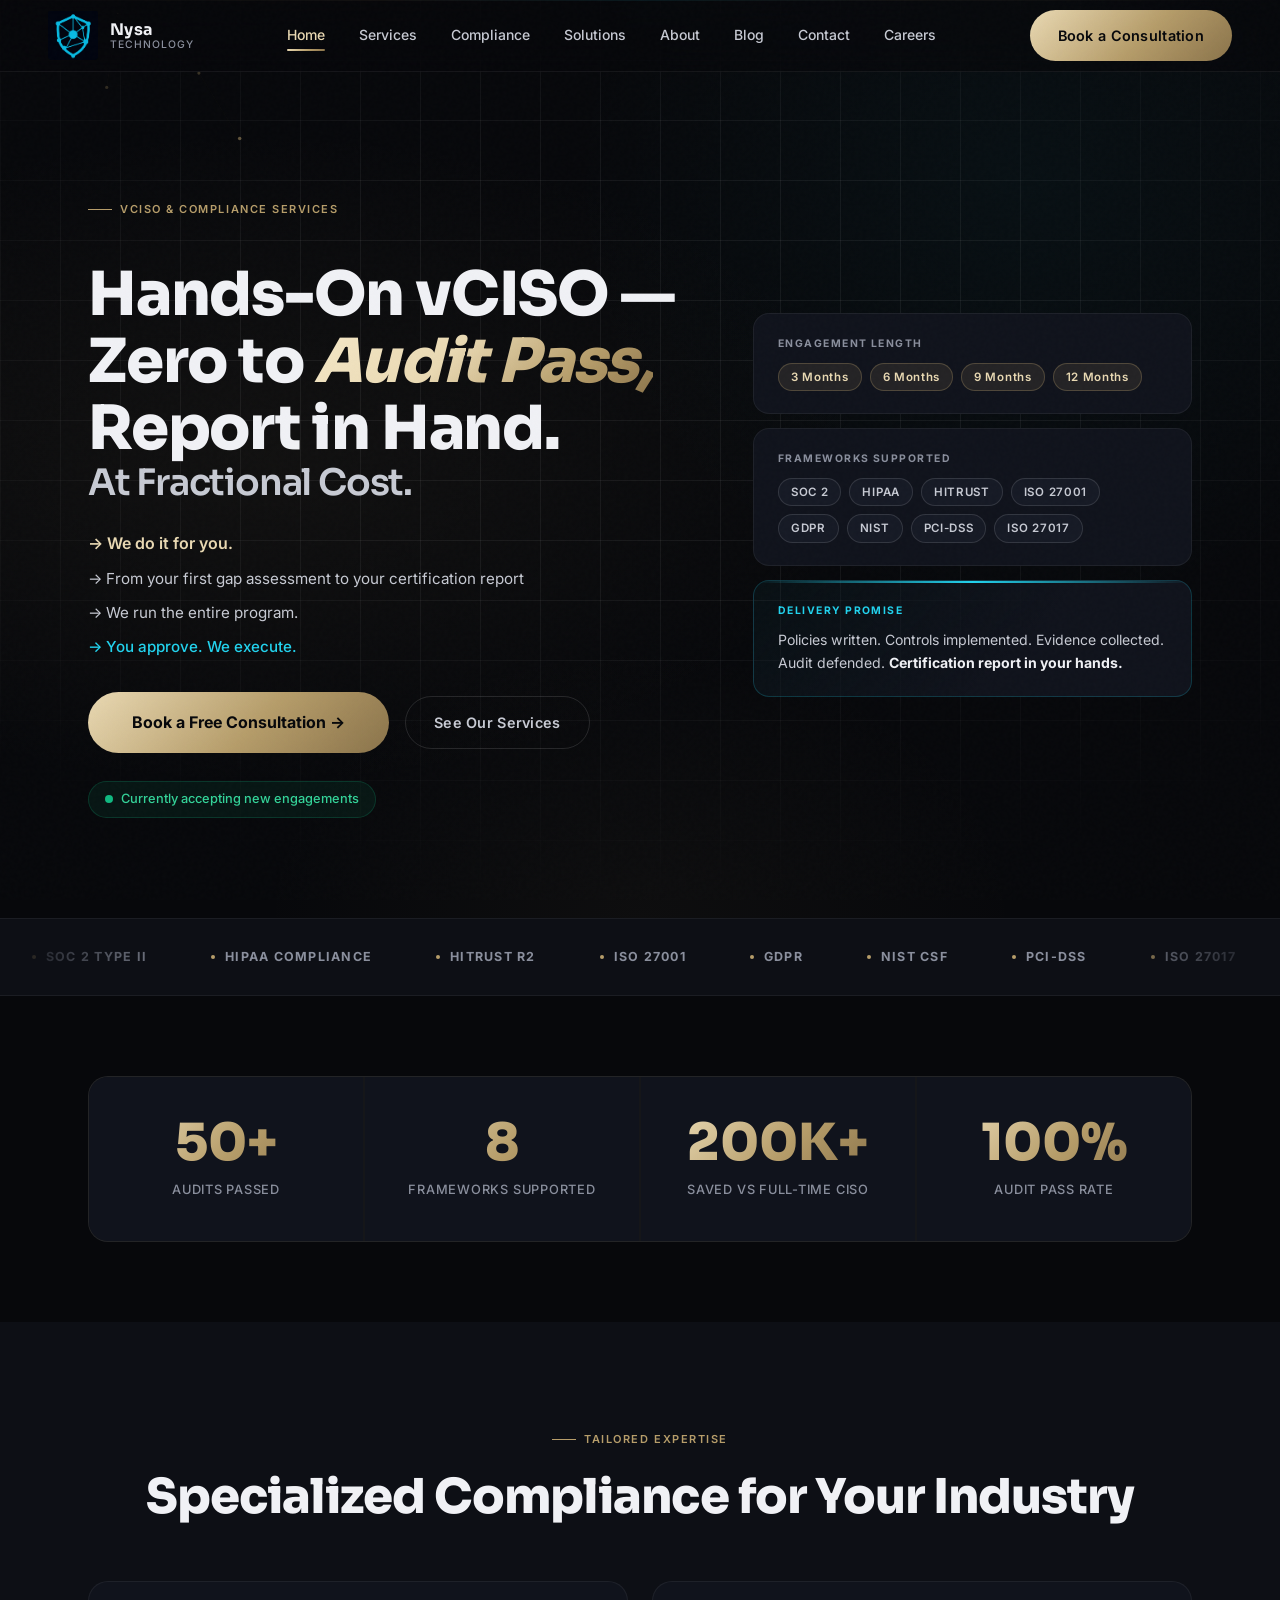
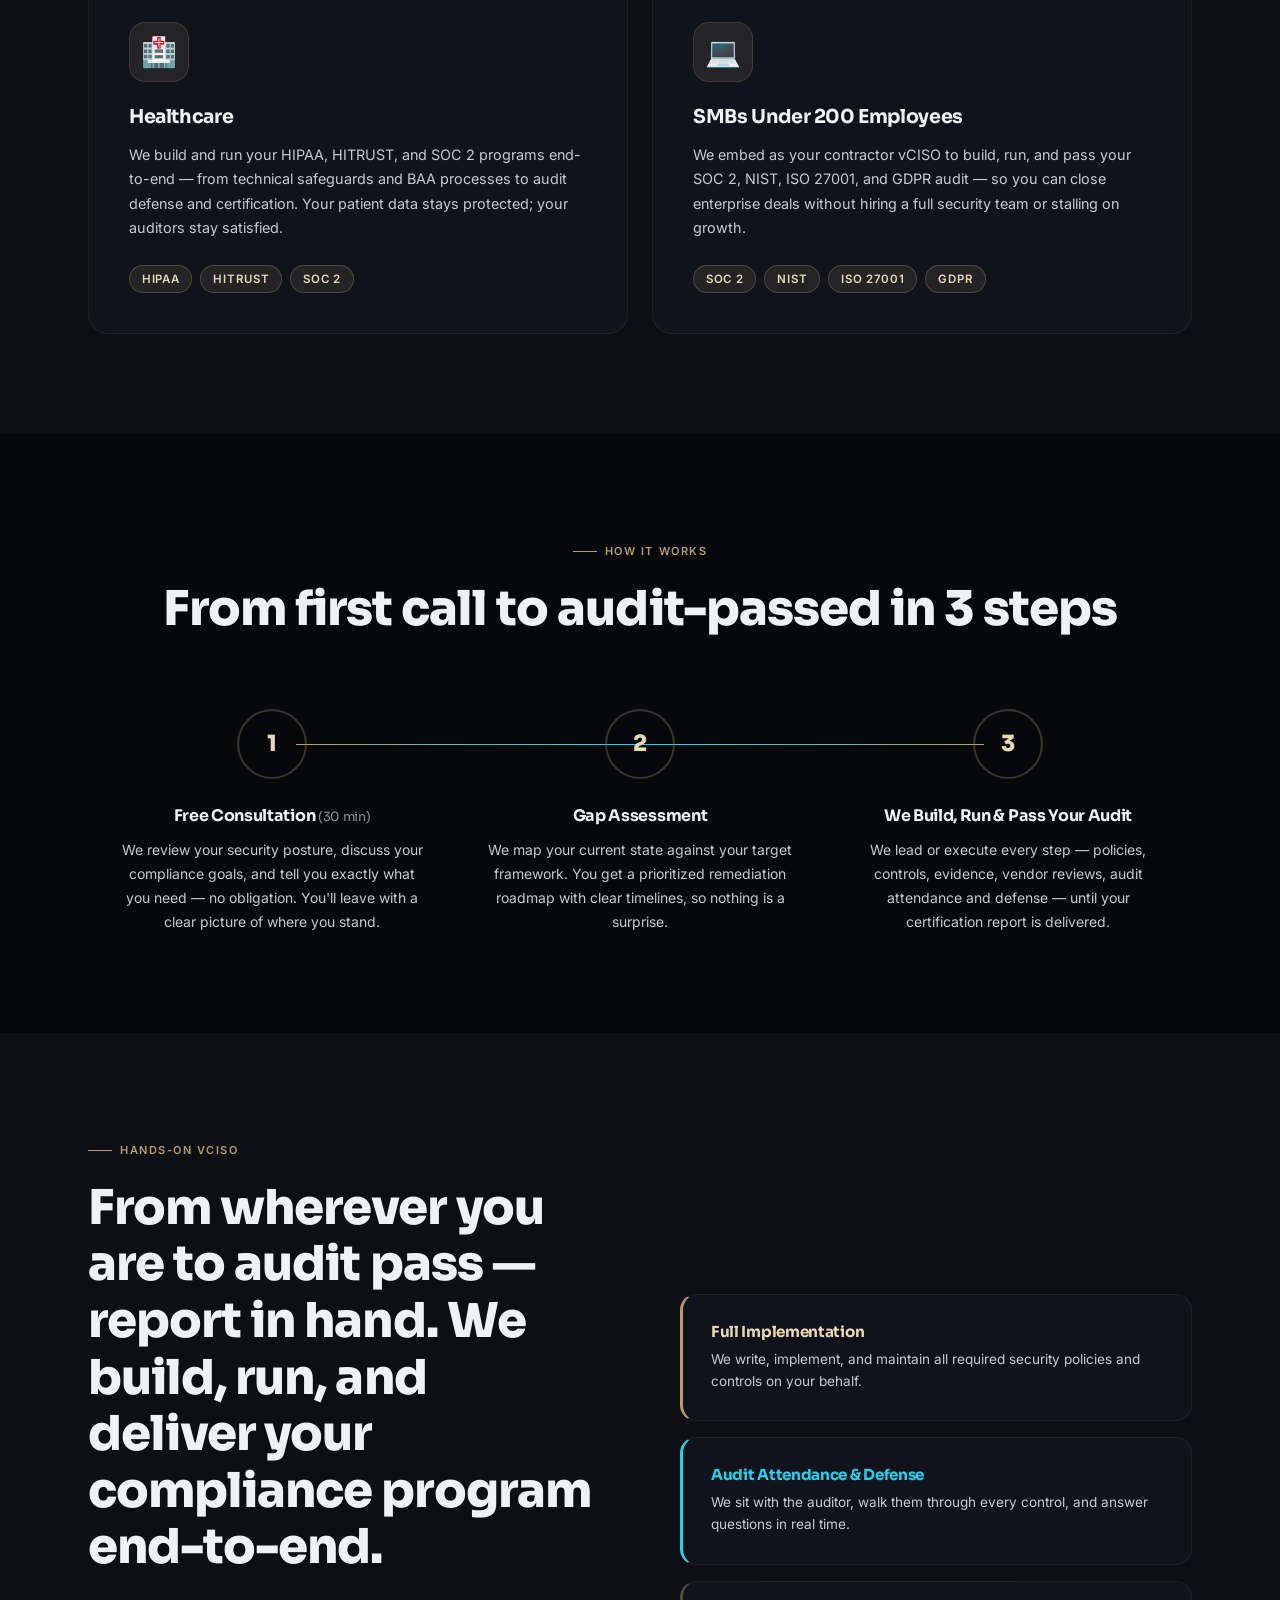
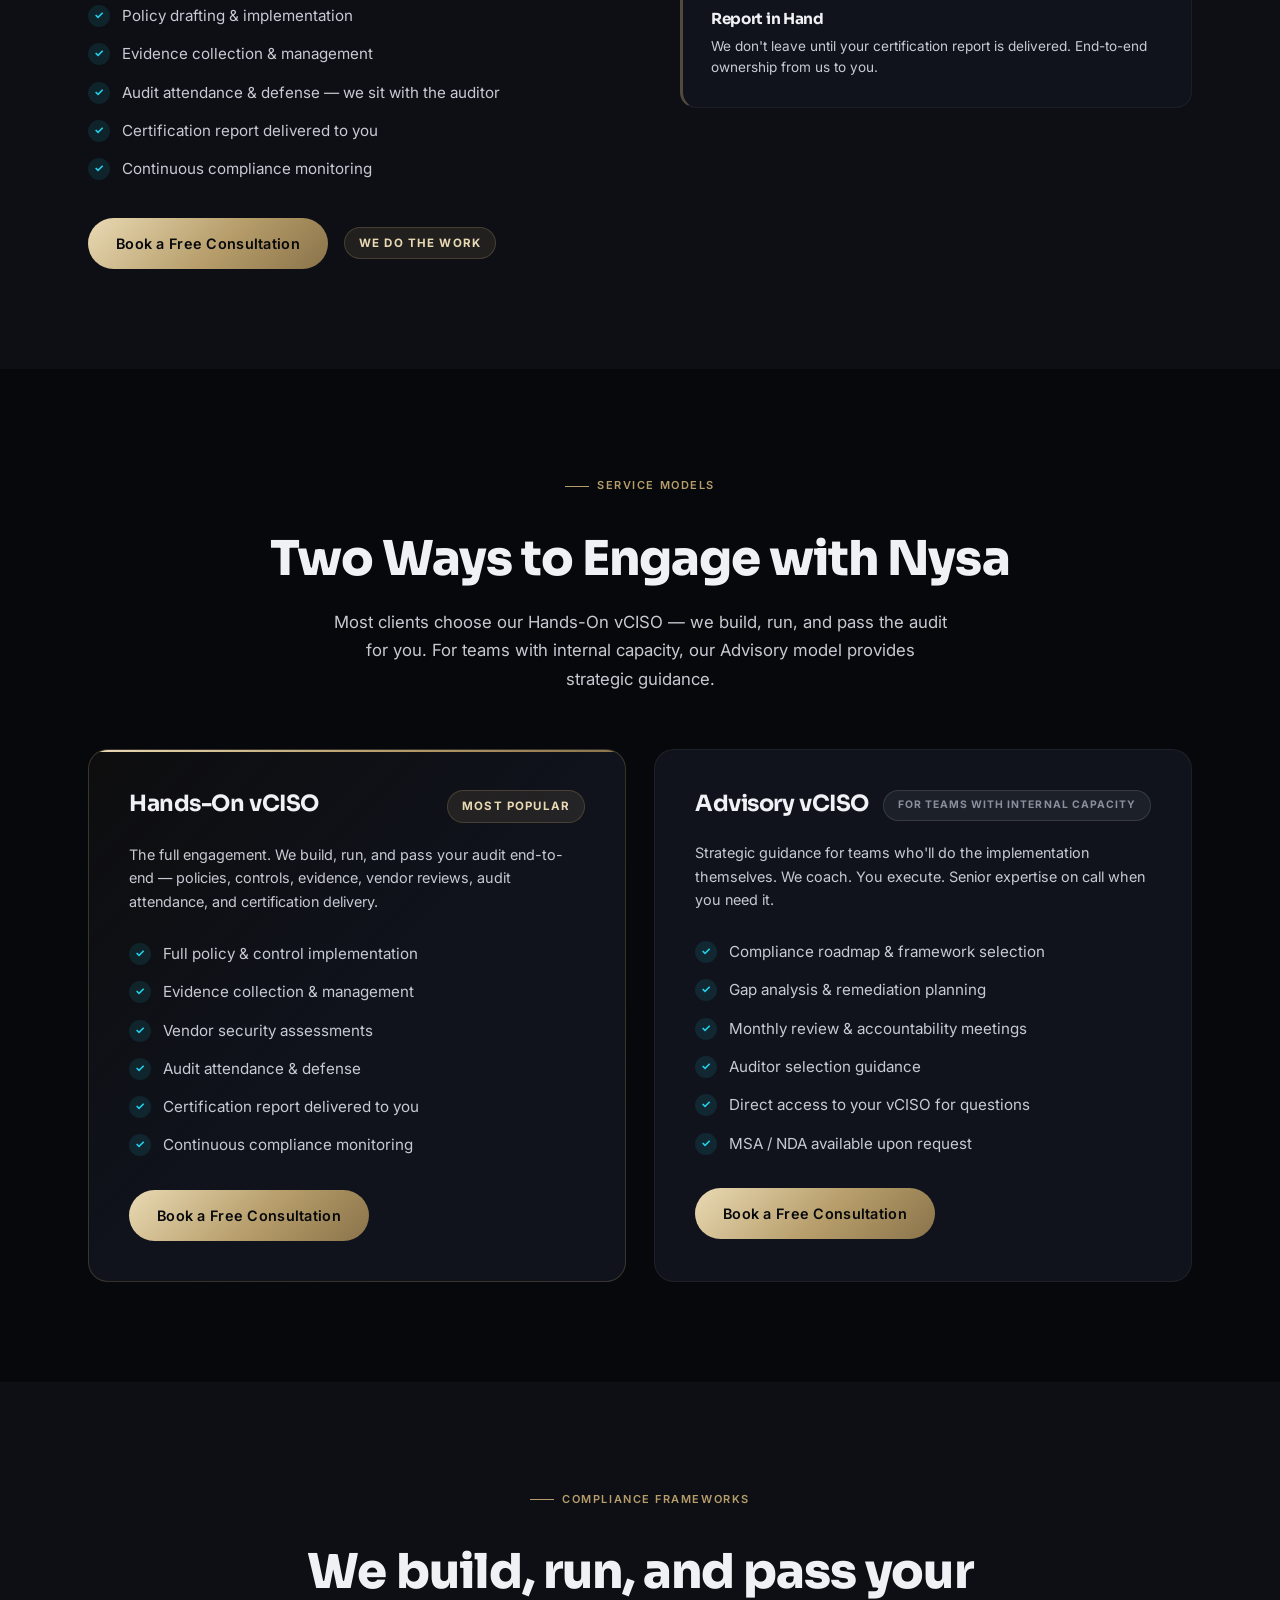
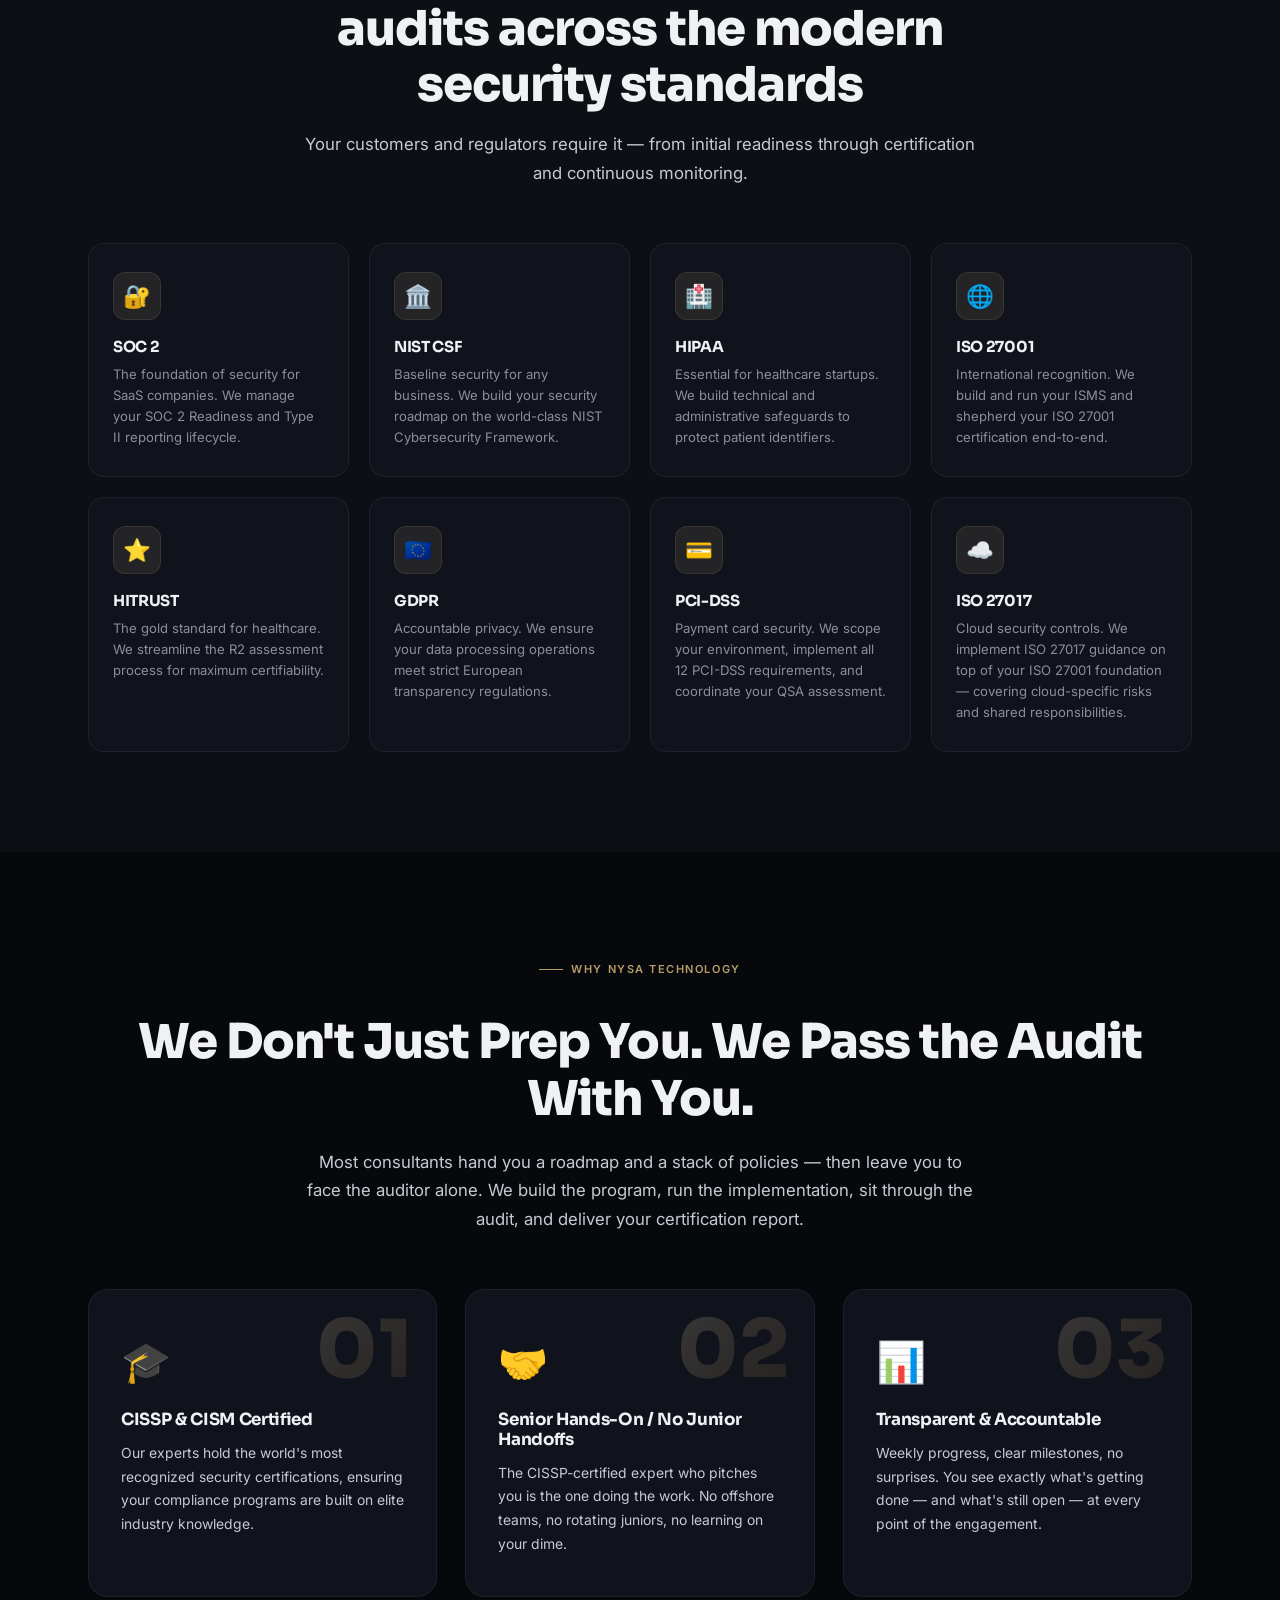
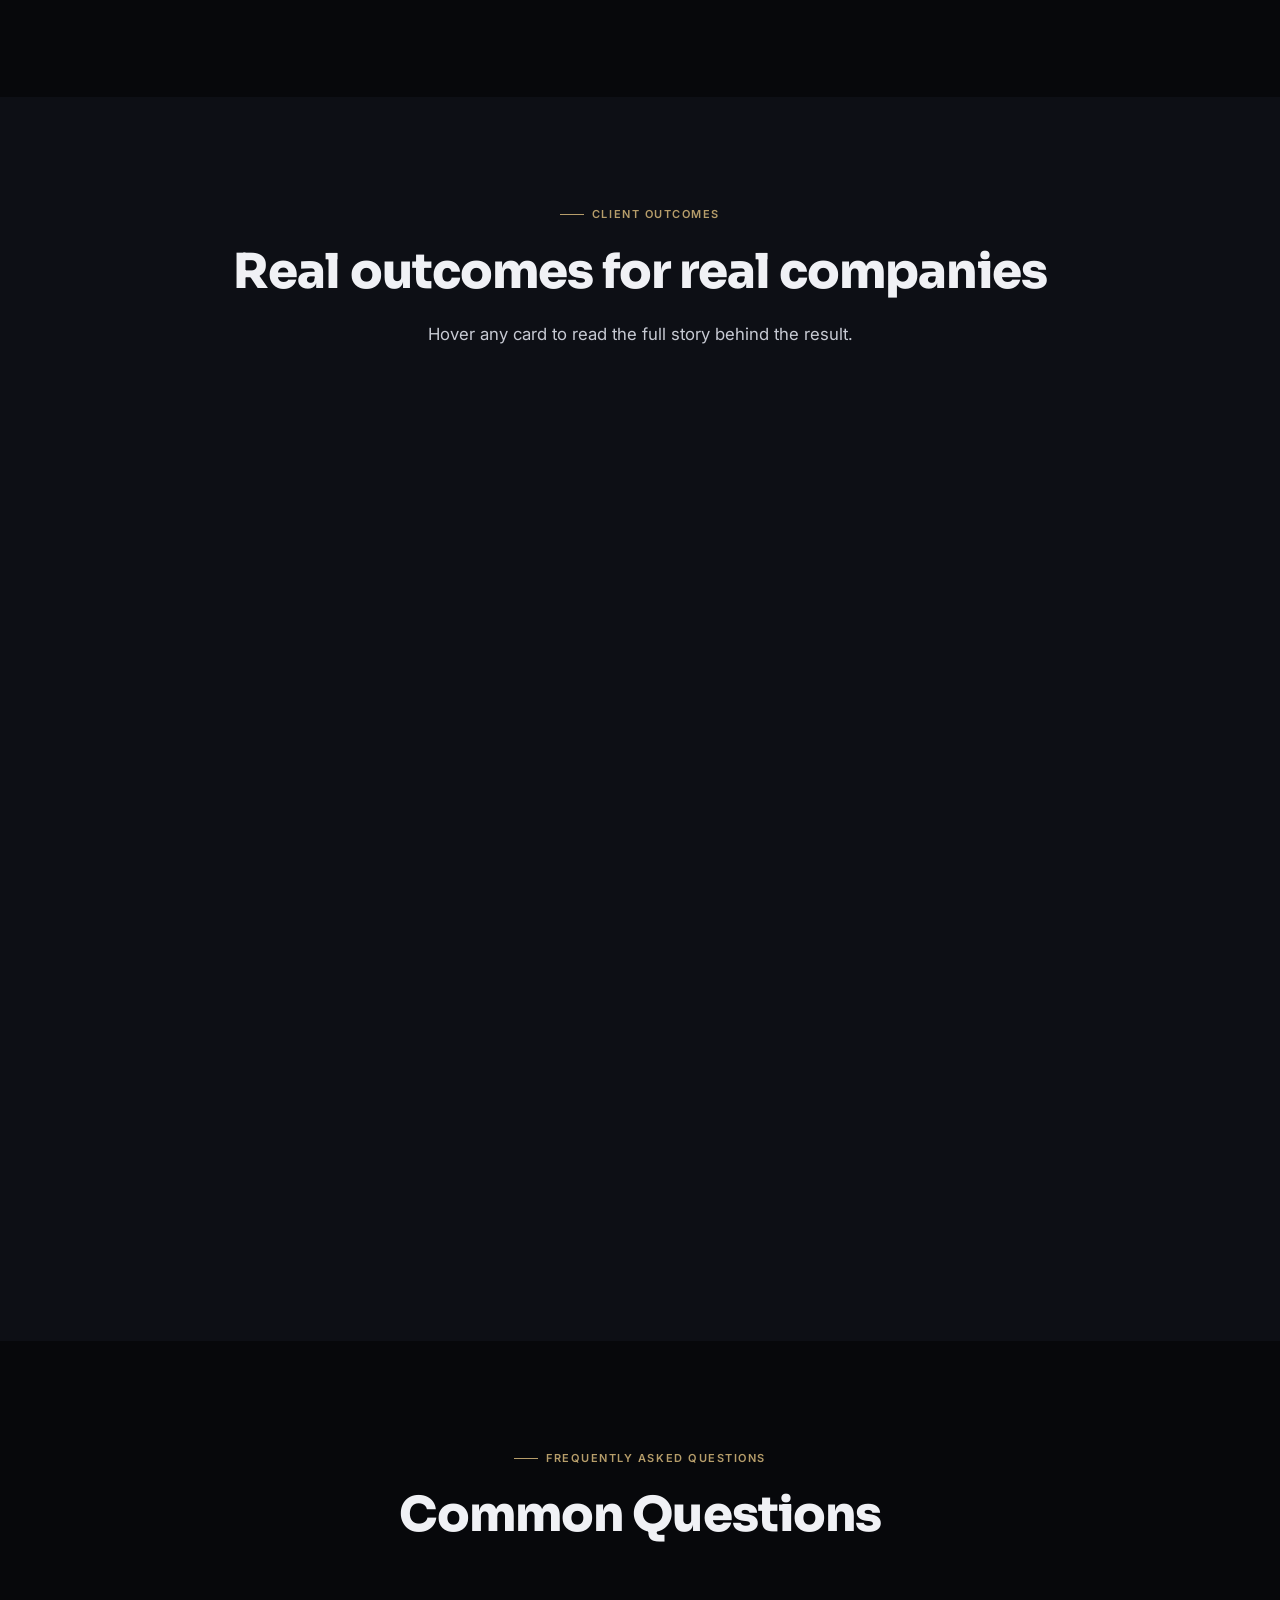
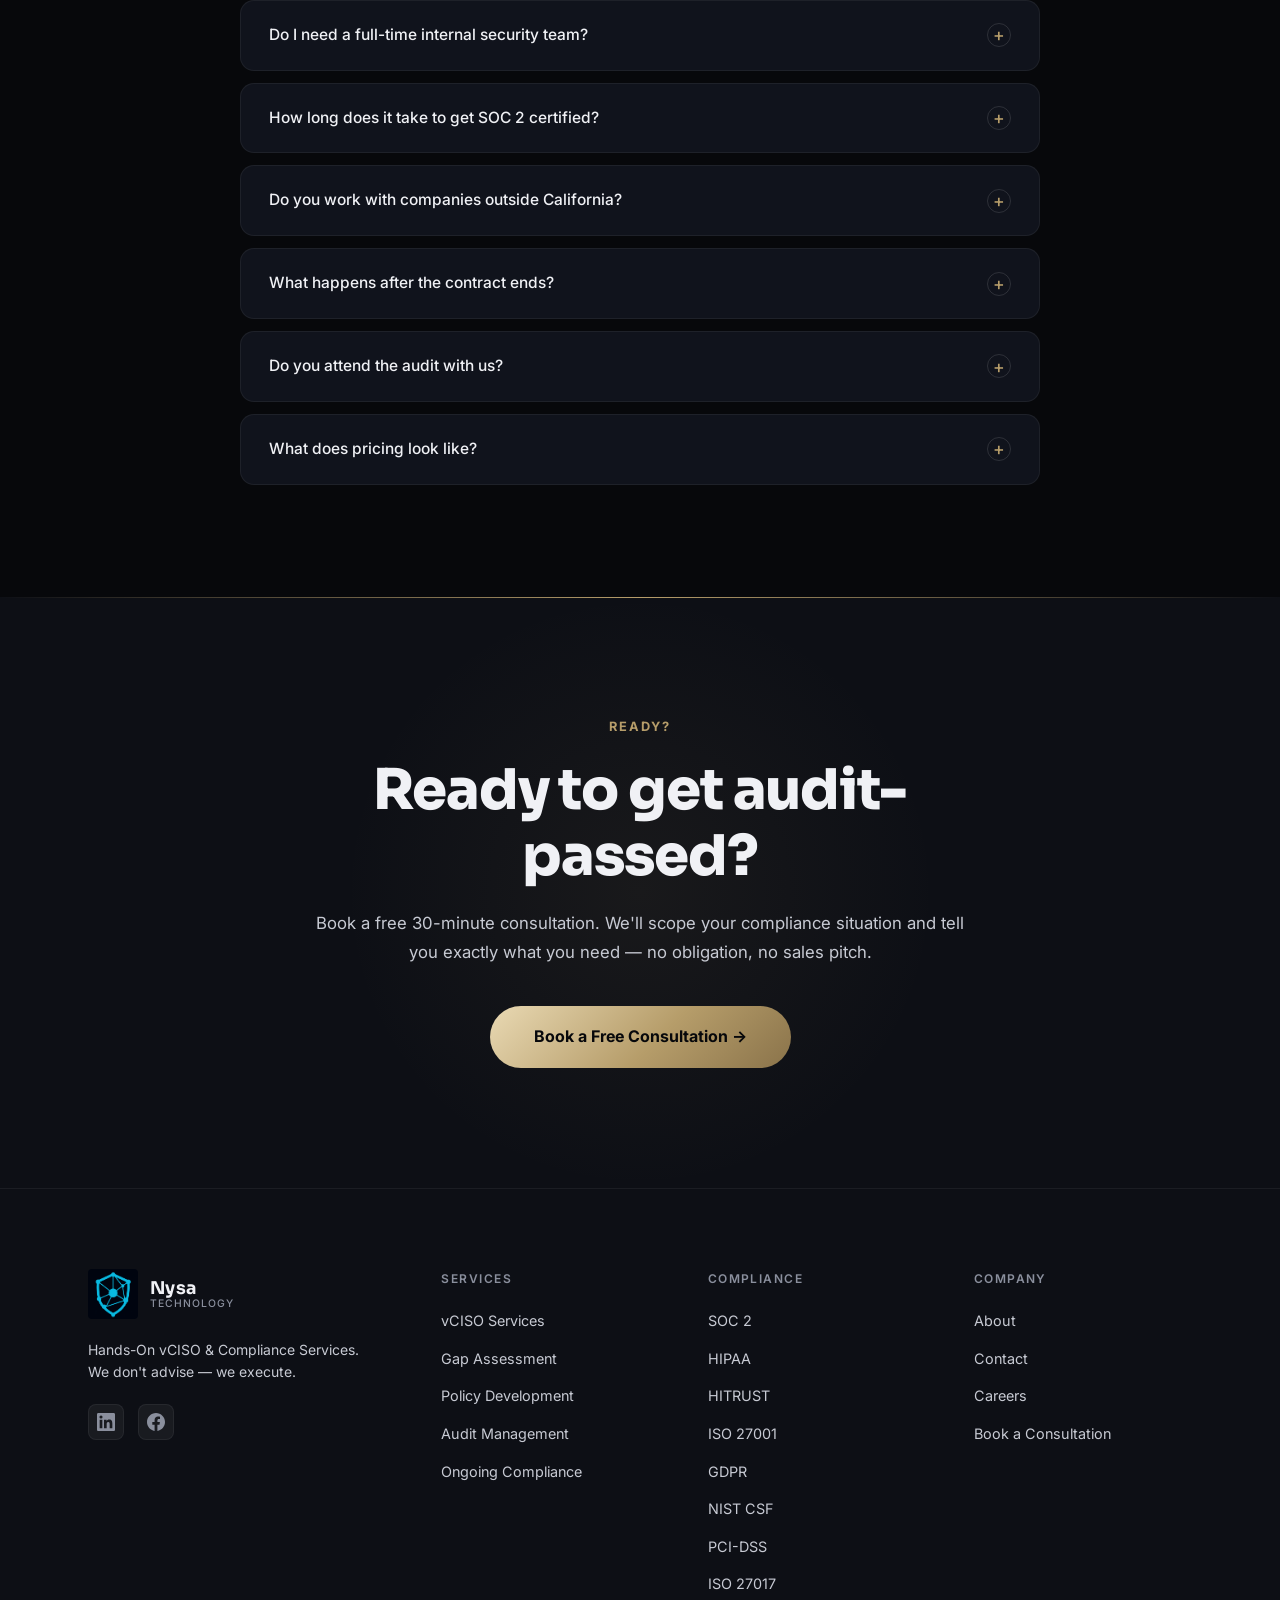
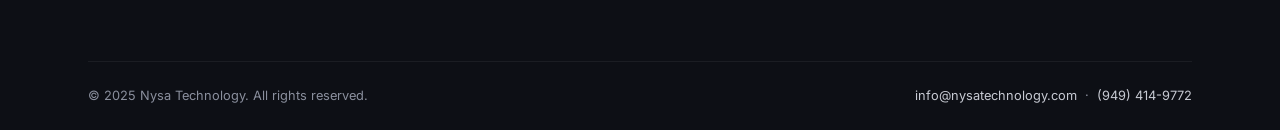
==== commit a0d194b3: "Add Careers page with application form; add Careers link to nav and footer" ====
--- a/index.html
+++ b/index.html
@@ -803,7 +803,7 @@
       <a href="partners.html" class="nav-link">Solutions</a>
       <a href="about.html" class="nav-link">About</a>
       <a href="blog.html" class="nav-link">Blog</a>
-      <a href="contact.html" class="nav-link">Contact</a>
+      <a href="contact.html" class="nav-link">Contact</a><a href="careers.html" class="nav-link">Careers</a>
     </div>
     <div class="nav-cta">
       <a href="https://calendly.com/pedrambk" target="_blank" rel="noopener" class="btn btn-primary">Book a Consultation</a>
@@ -820,7 +820,7 @@
   <a href="services.html" class="nav-link">Services</a>
   <a href="compliance.html" class="nav-link">Compliance</a>
   <a href="about.html" class="nav-link">About</a>
-  <a href="contact.html" class="nav-link">Contact</a>
+  <a href="contact.html" class="nav-link">Contact</a><a href="careers.html" class="nav-link">Careers</a>
   <a href="https://calendly.com/pedrambk" target="_blank" rel="noopener" class="btn btn-primary">Book a Consultation</a>
 </div>
 
@@ -1528,7 +1528,7 @@
         <div class="footer-col-title">Company</div>
         <ul>
           <li><a href="about.html">About</a></li>
-          <li><a href="contact.html">Contact</a></li>
+          <li><a href="contact.html">Contact</a></li><li><a href="careers.html">Careers</a></li>
           <li><a href="contact.html">Book a Consultation</a></li>
         </ul>
       </div>
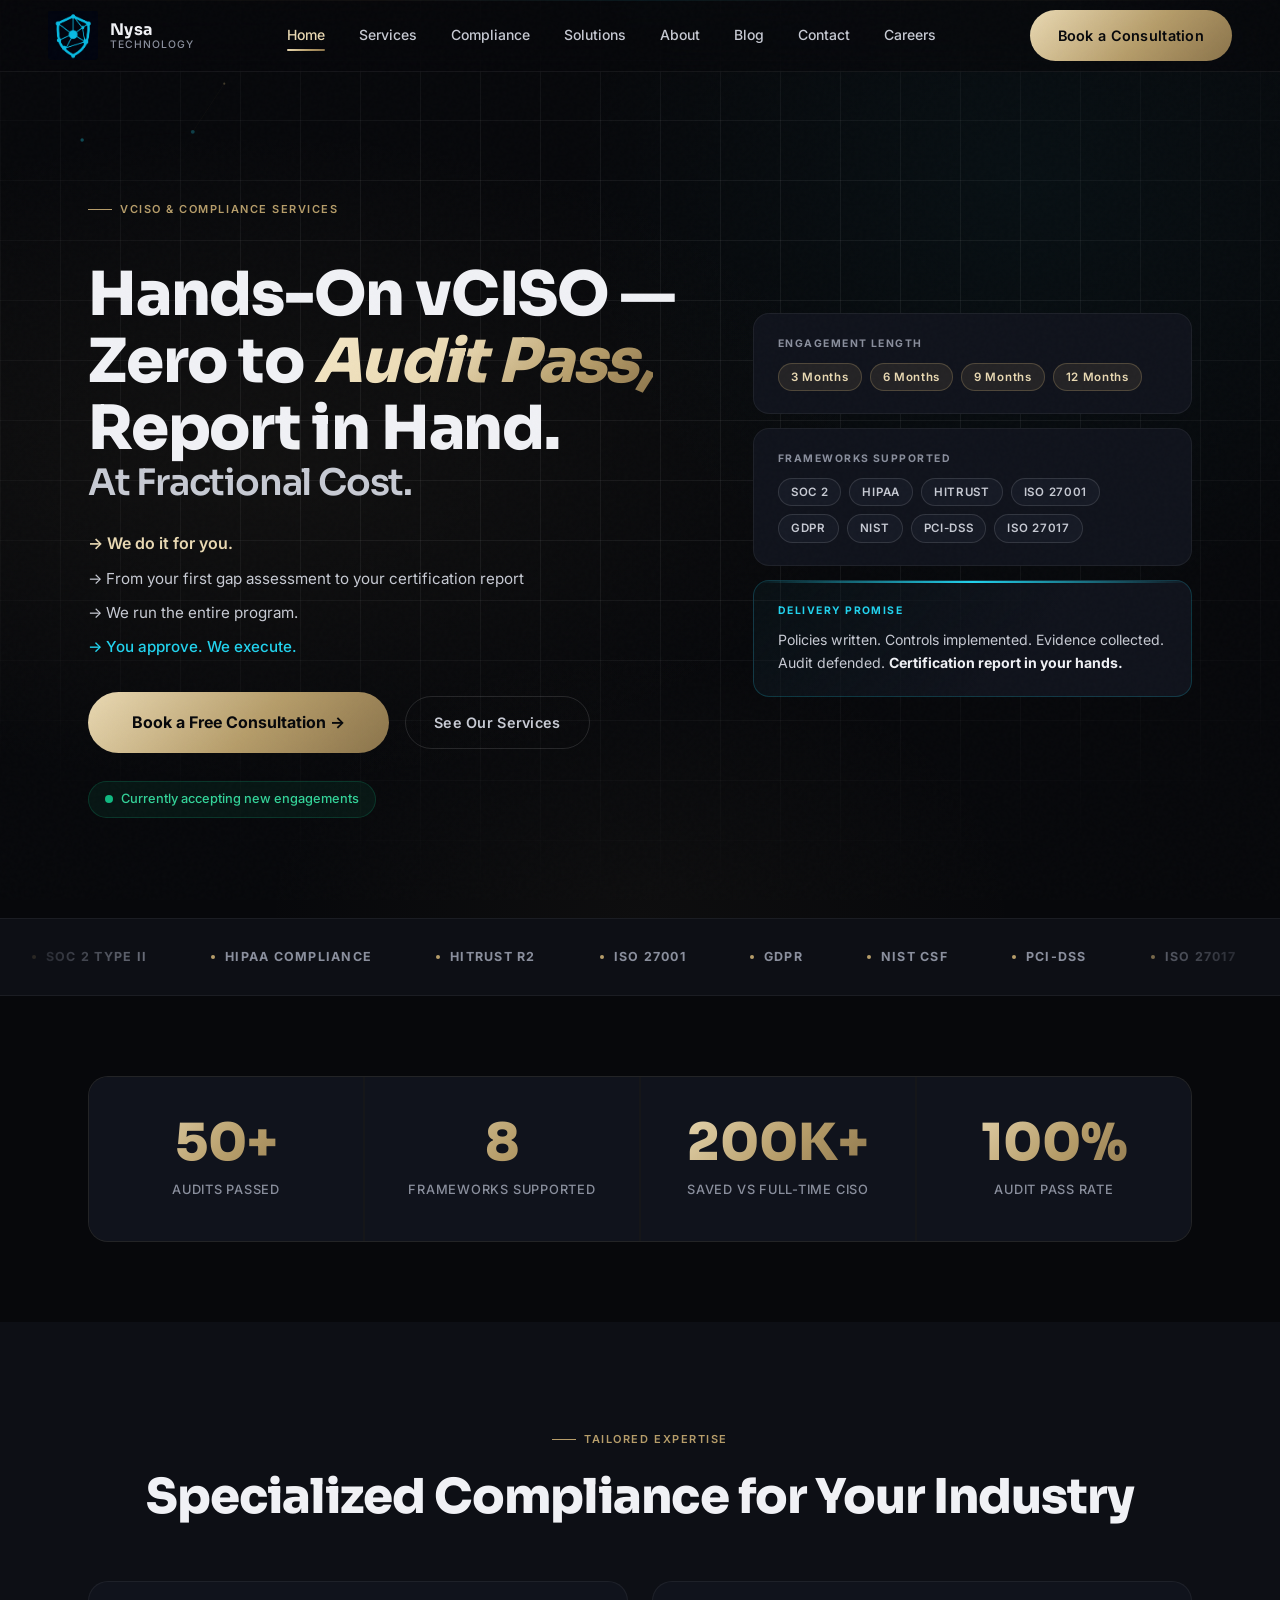
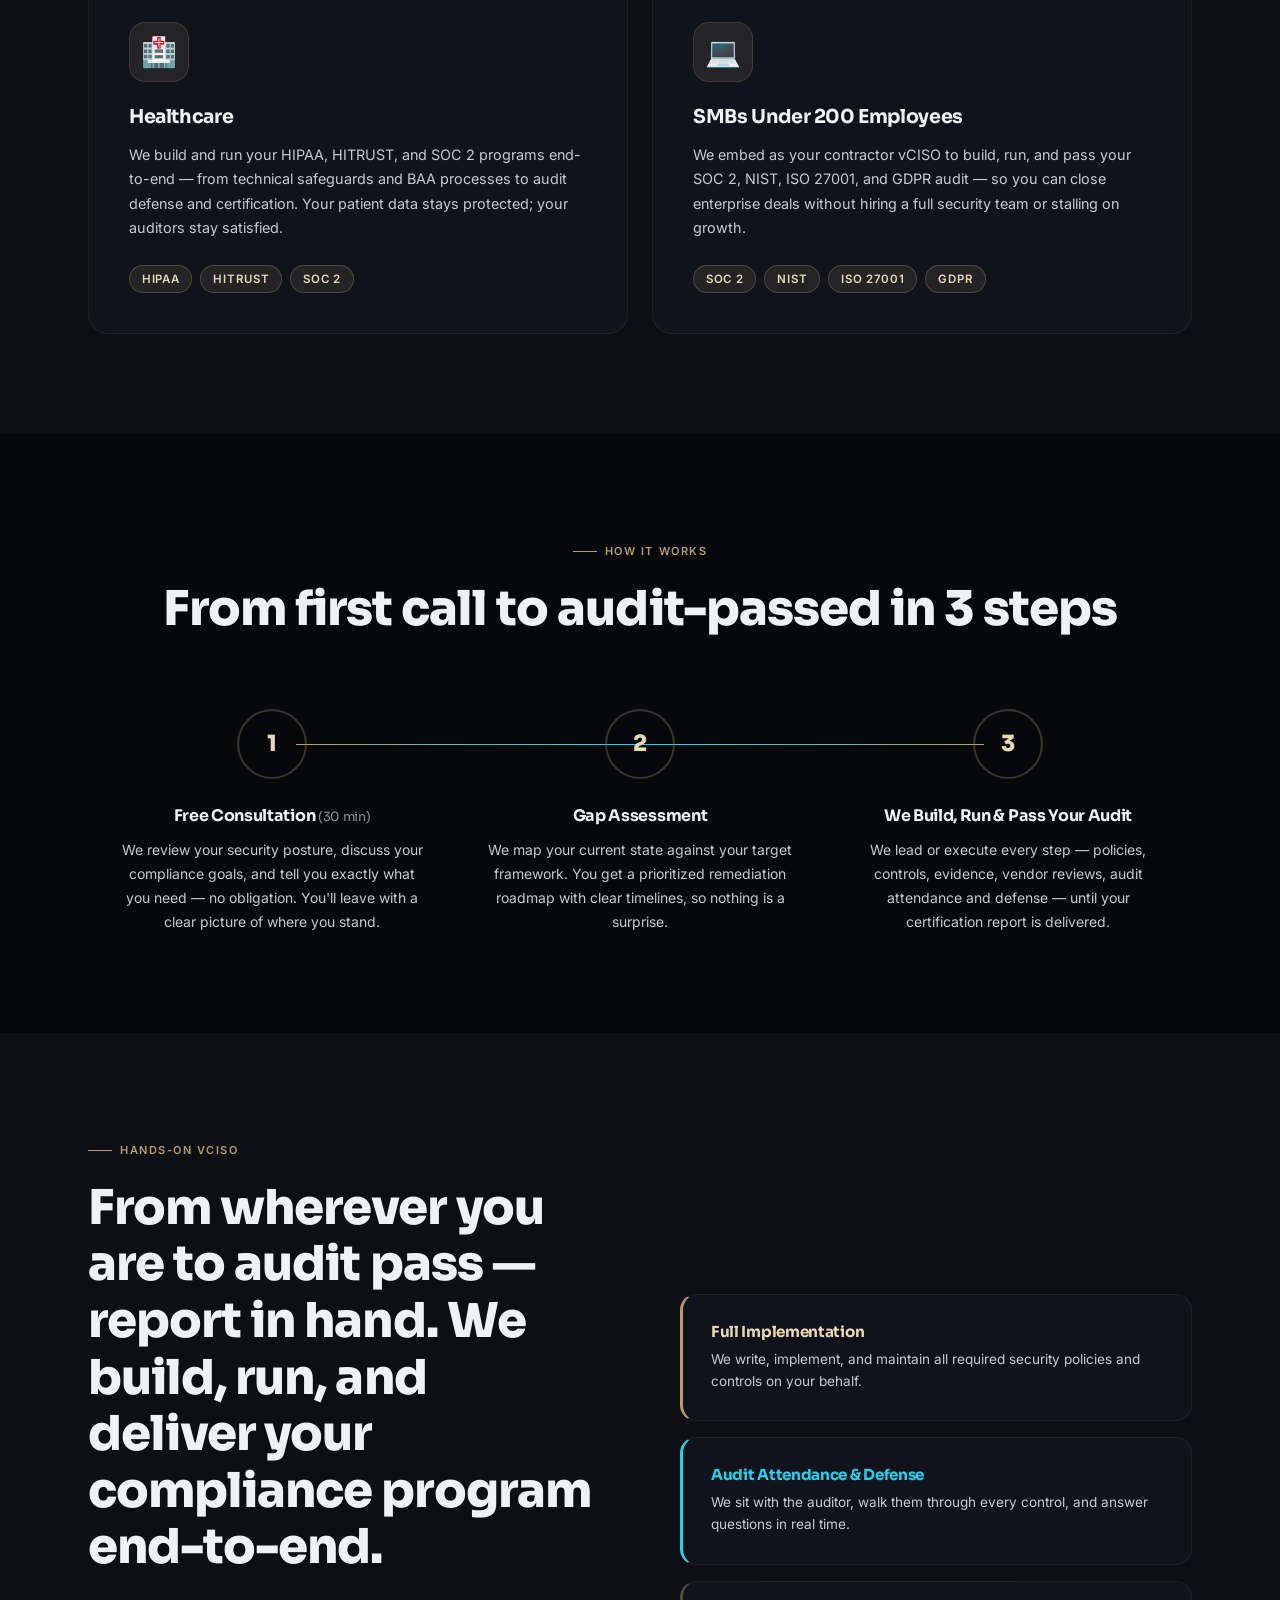
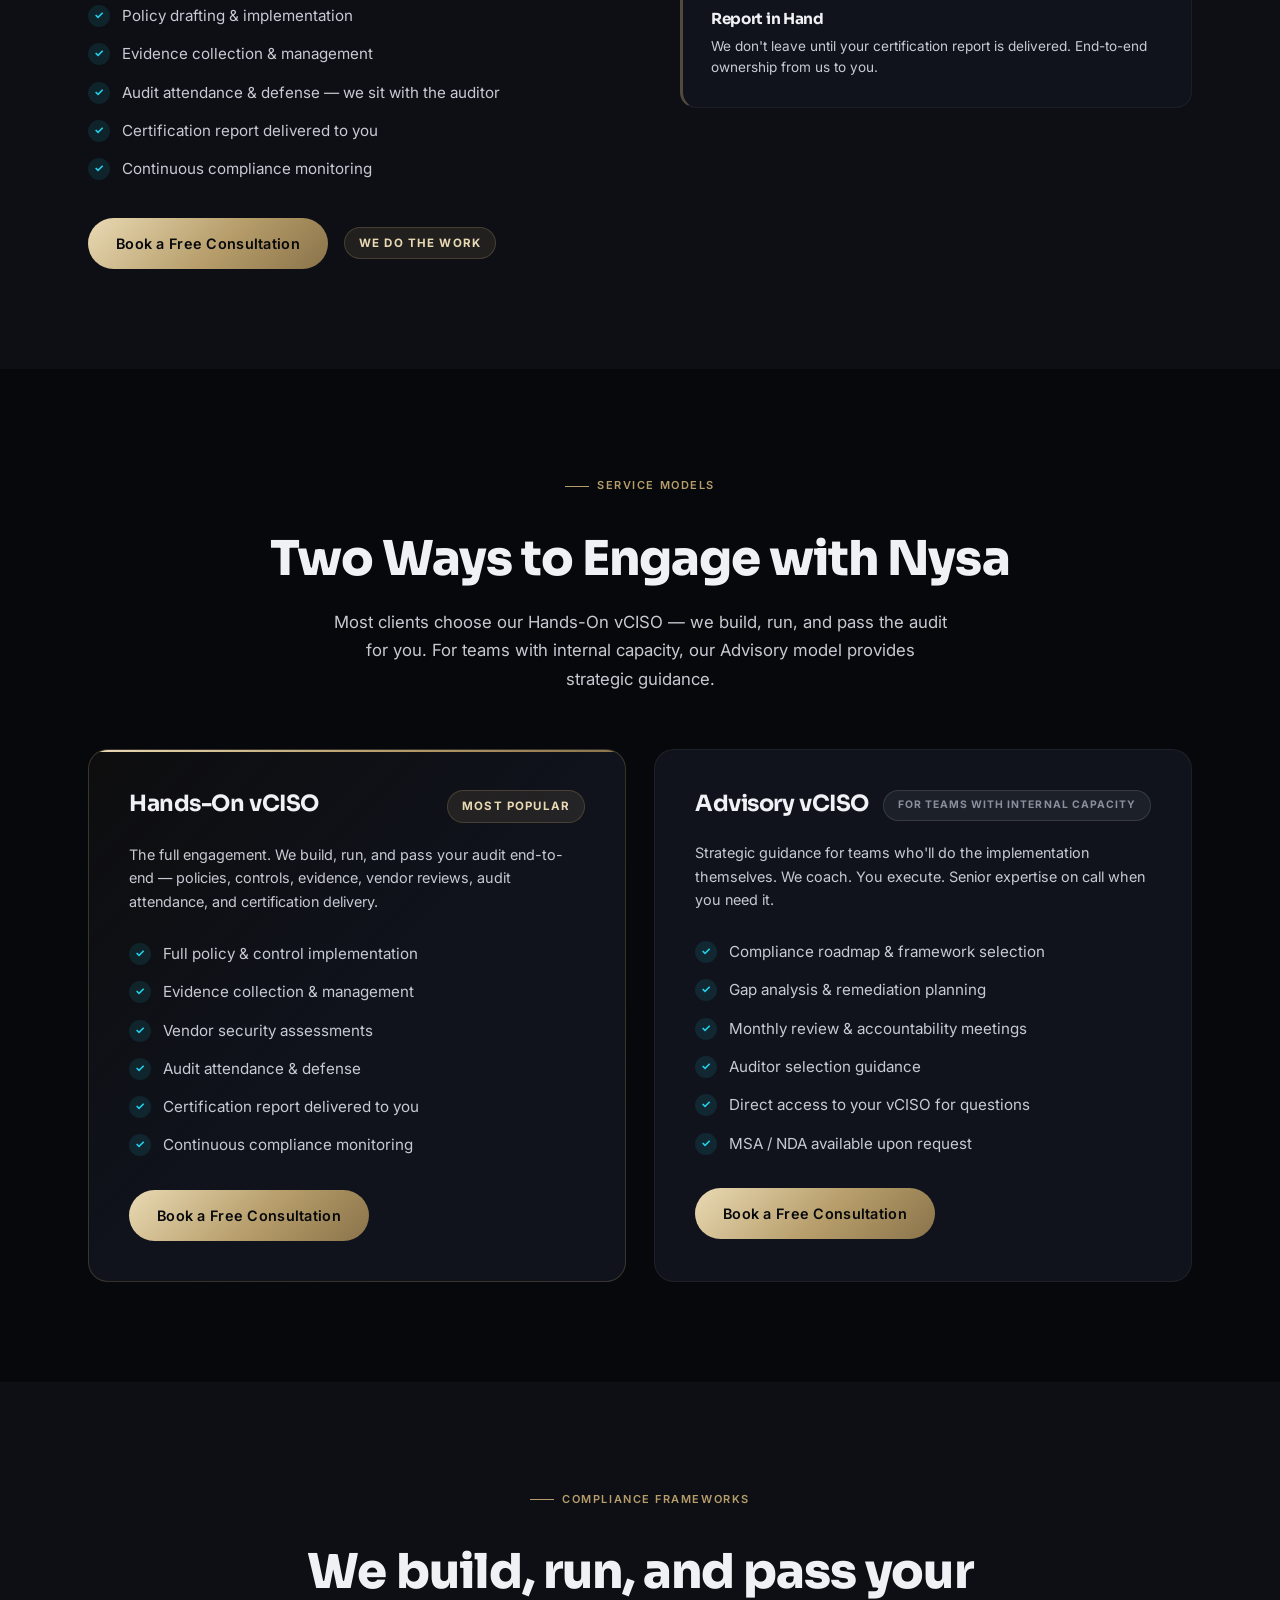
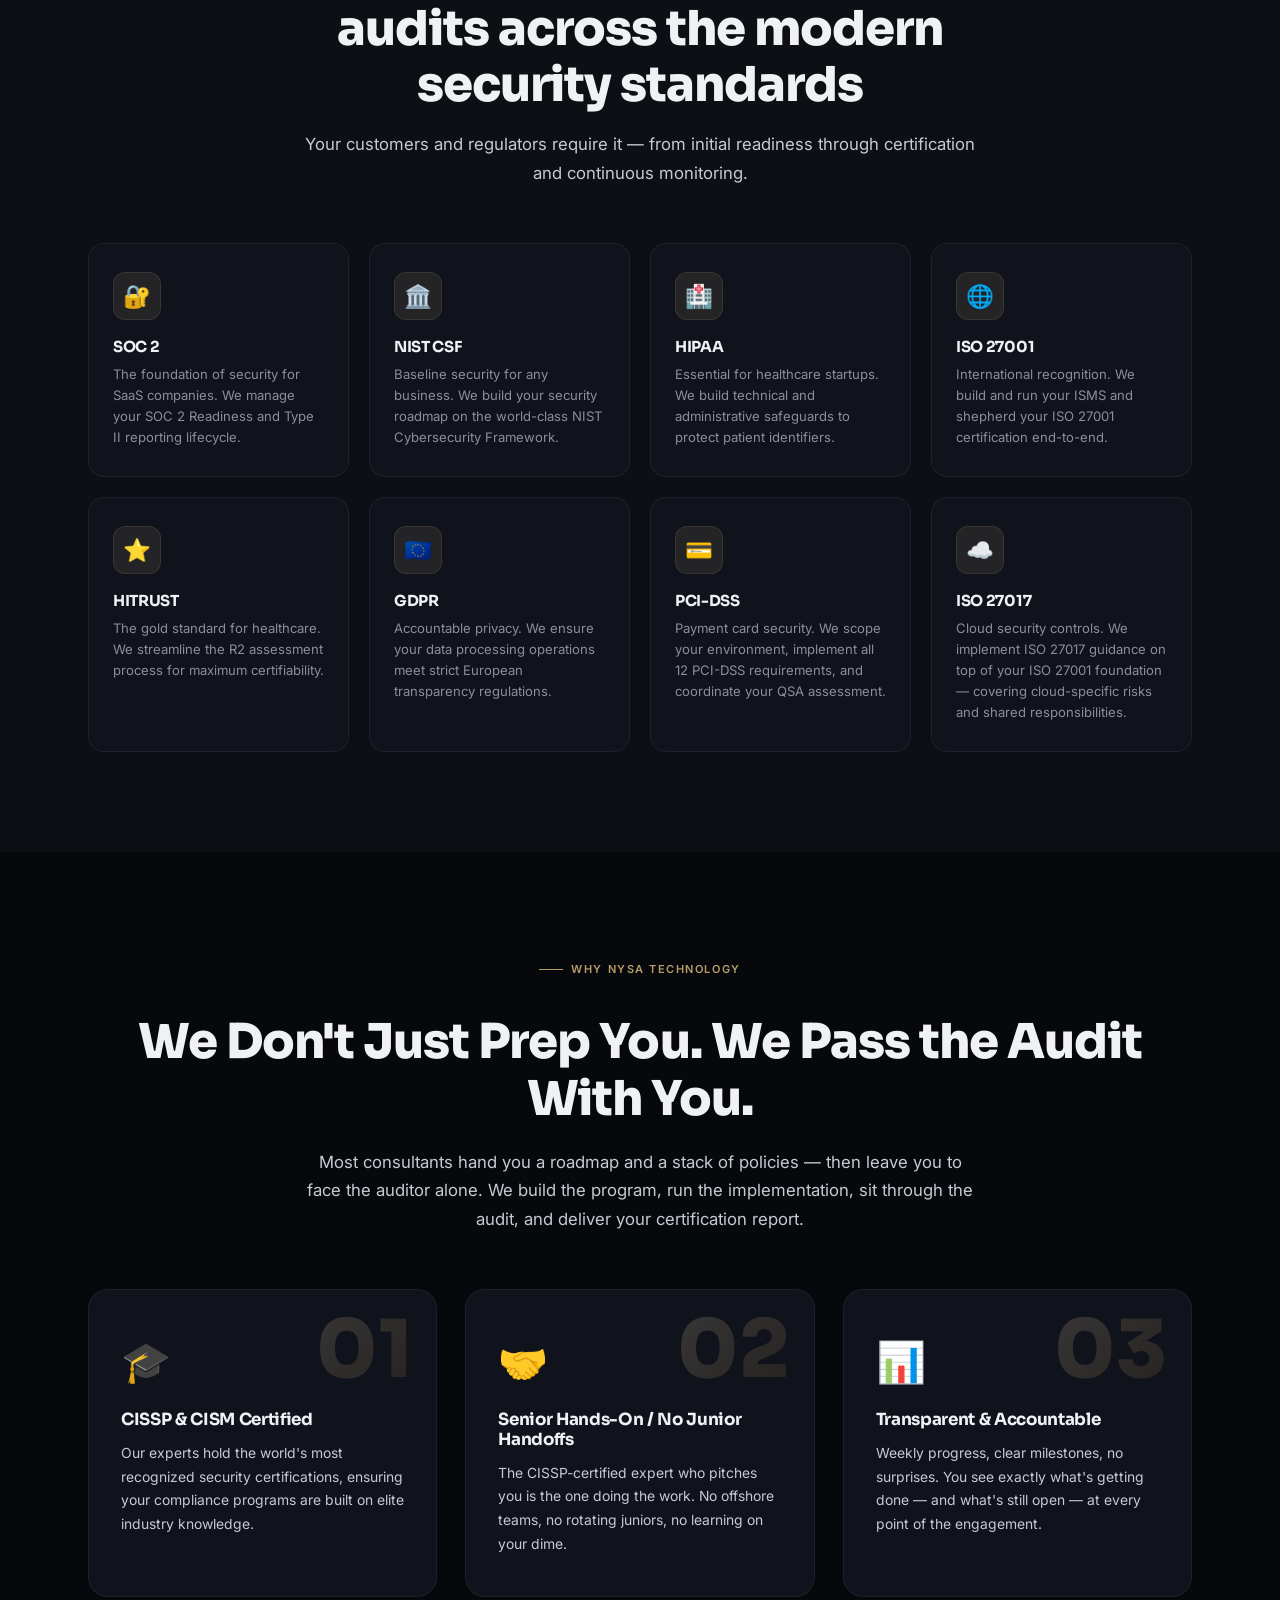
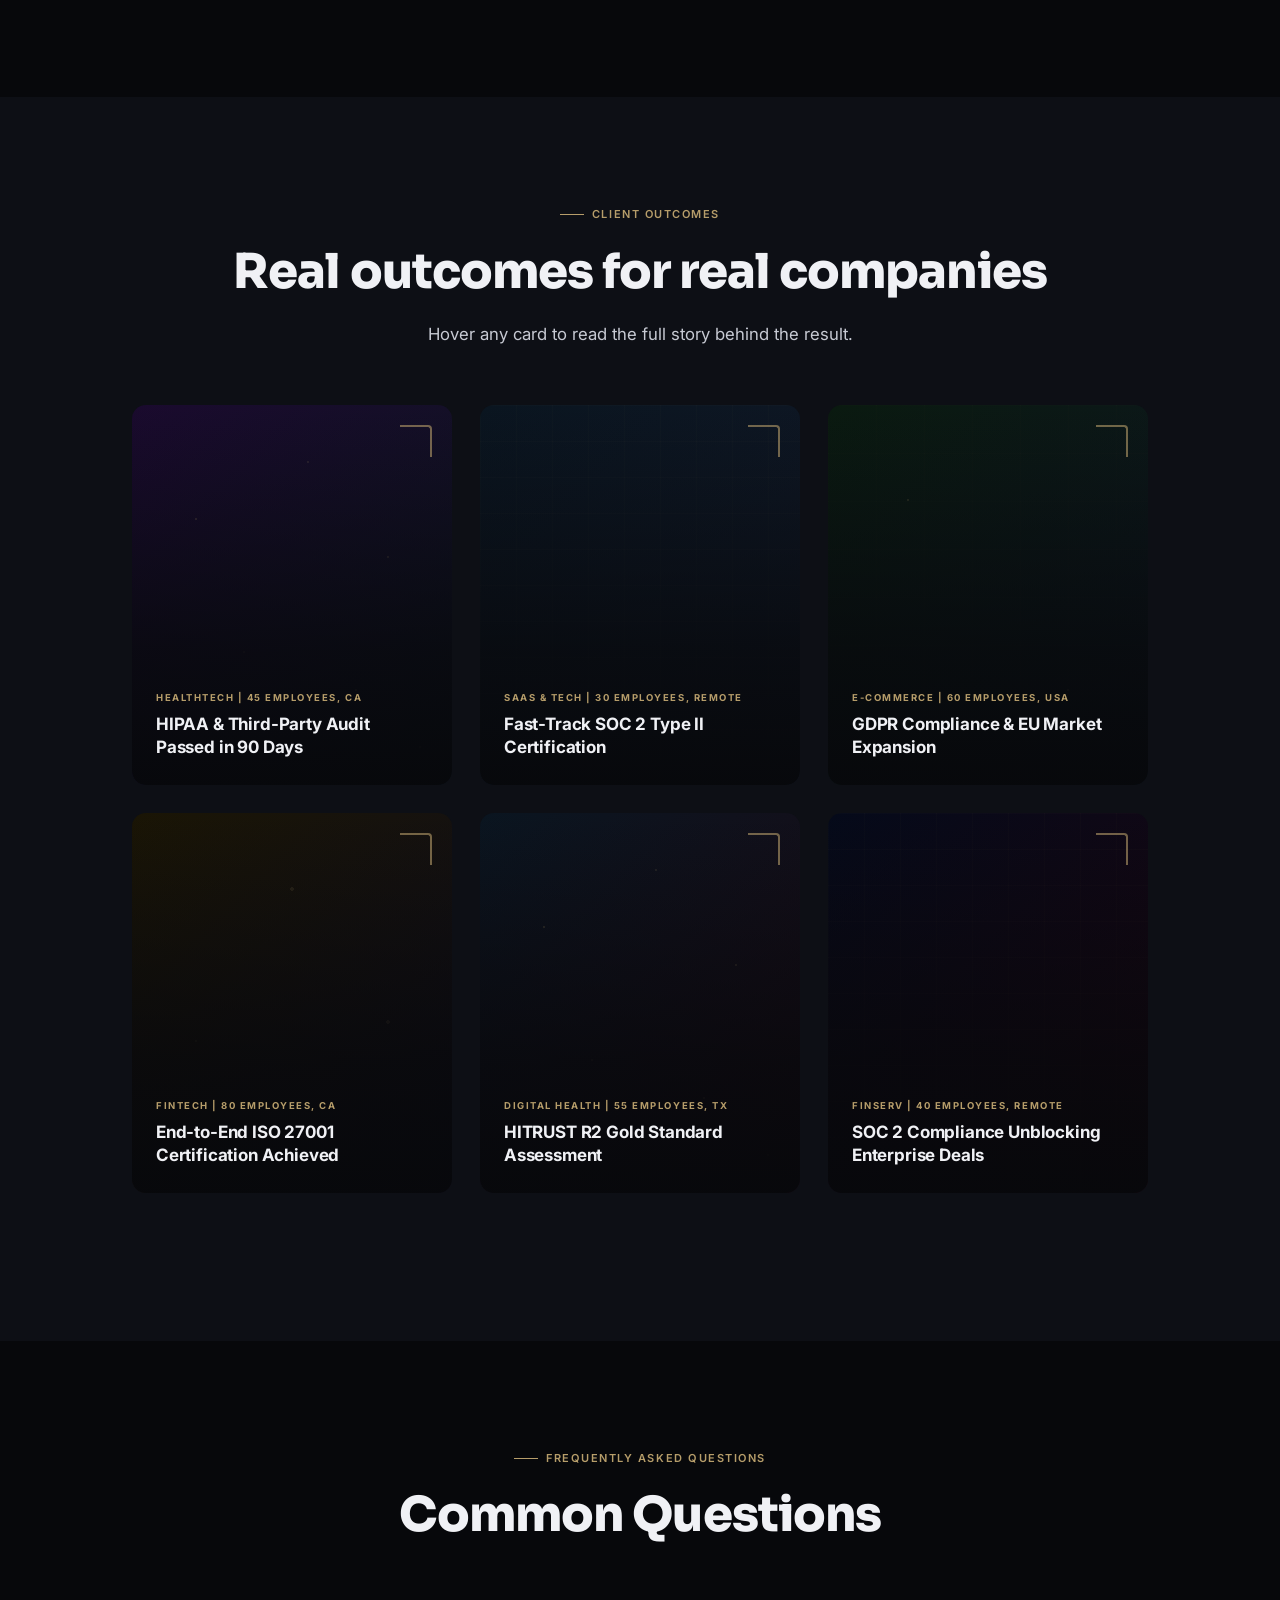
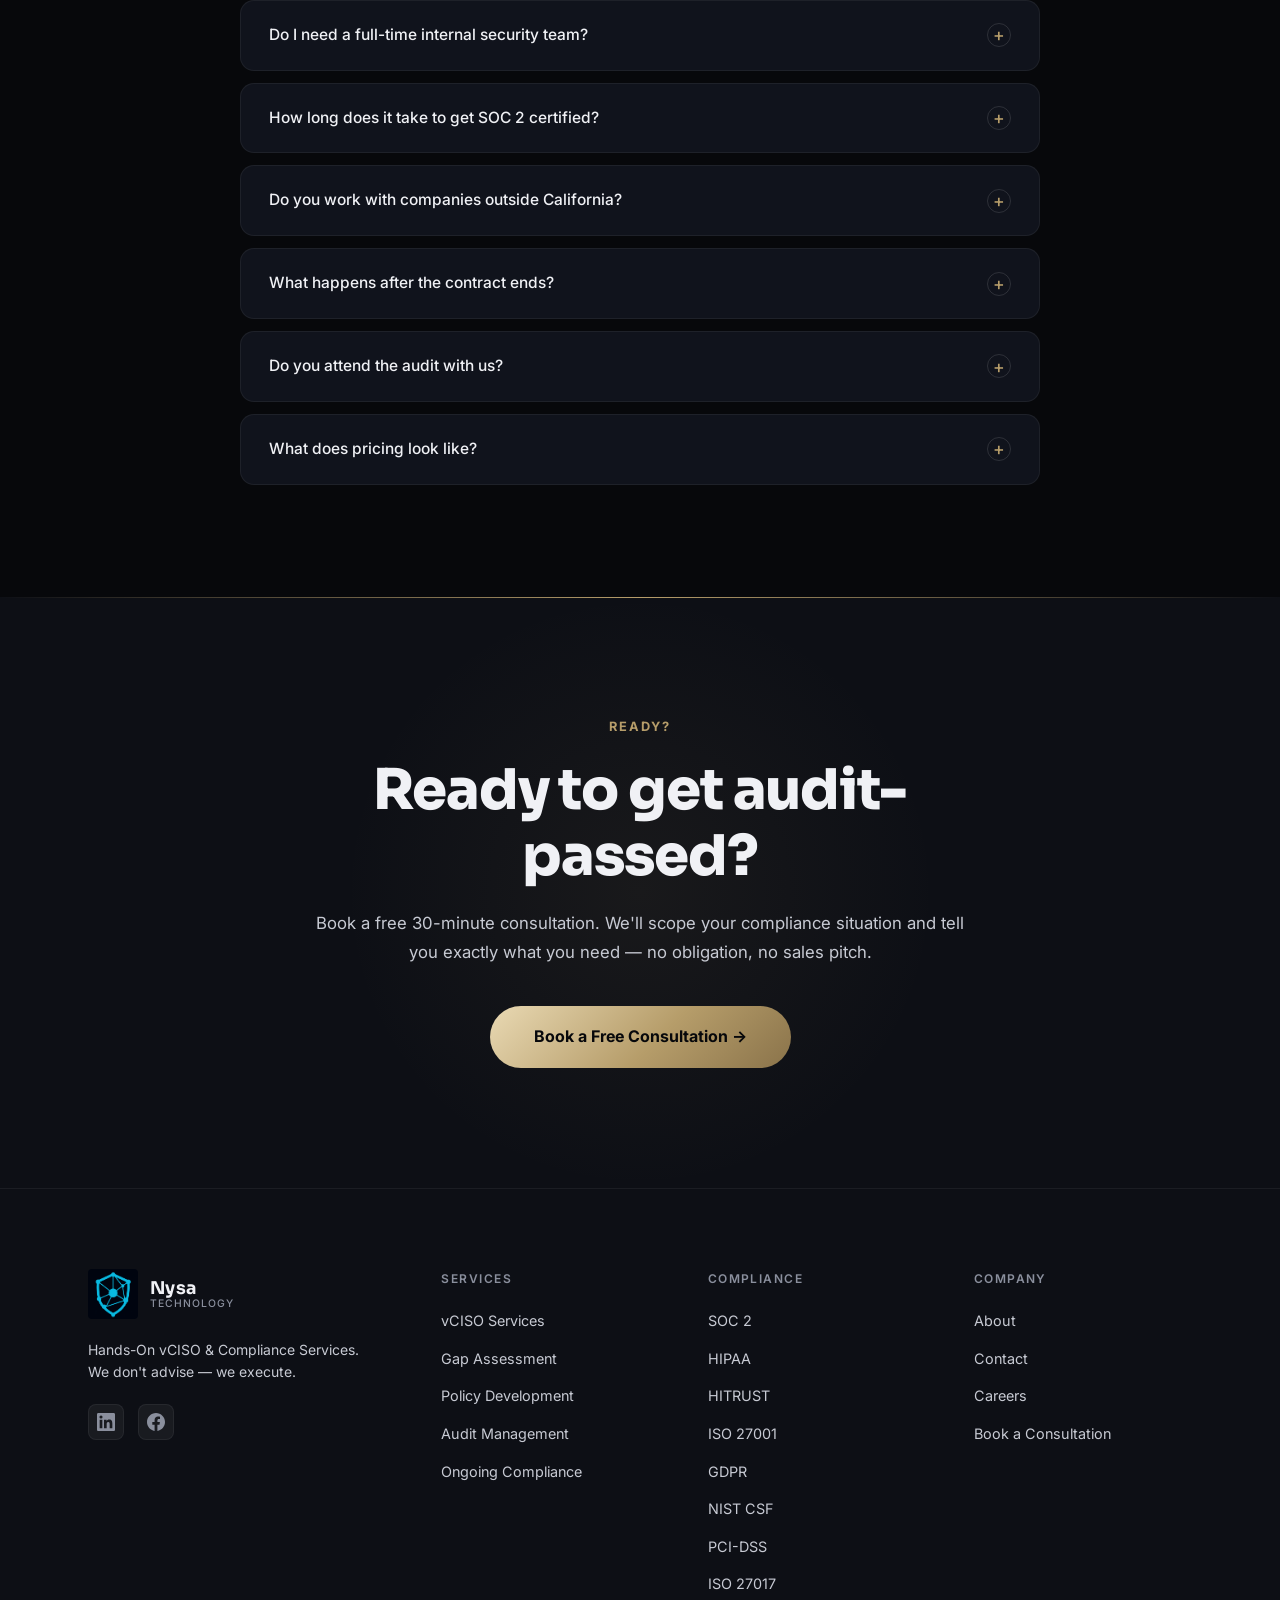
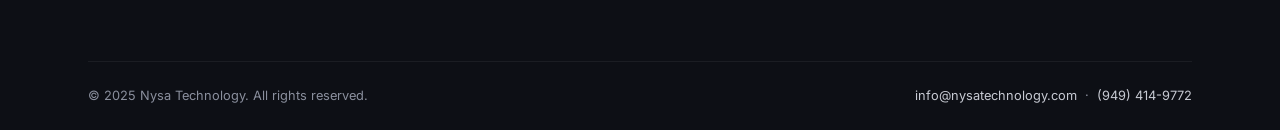
==== commit 7de7e3ea: "Add favicon (browser tab + Google search icon) to all pages" ====
--- a/index.html
+++ b/index.html
@@ -16,7 +16,12 @@
 <link rel="preconnect" href="https://fonts.googleapis.com">
 <link rel="preconnect" href="https://fonts.gstatic.com" crossorigin>
 <link href="https://fonts.googleapis.com/css2?family=Sora:wght@300;400;600;700;800&family=Inter:wght@300;400;500;600&display=swap" rel="stylesheet">
-<link rel="stylesheet" href="styles.css" />
+  <link rel="icon" href="favicon.ico" sizes="48x48" />
+  <link rel="icon" type="image/png" sizes="48x48" href="favicon-48x48.png" />
+  <link rel="icon" type="image/png" sizes="32x32" href="favicon-32x32.png" />
+  <link rel="icon" type="image/png" sizes="16x16" href="favicon-16x16.png" />
+  <link rel="apple-touch-icon" sizes="180x180" href="apple-touch-icon.png" />
+  <link rel="stylesheet" href="styles.css" />
 <style>
 /* ============================================================
    ENHANCED ANIMATIONS & REDESIGN LAYER
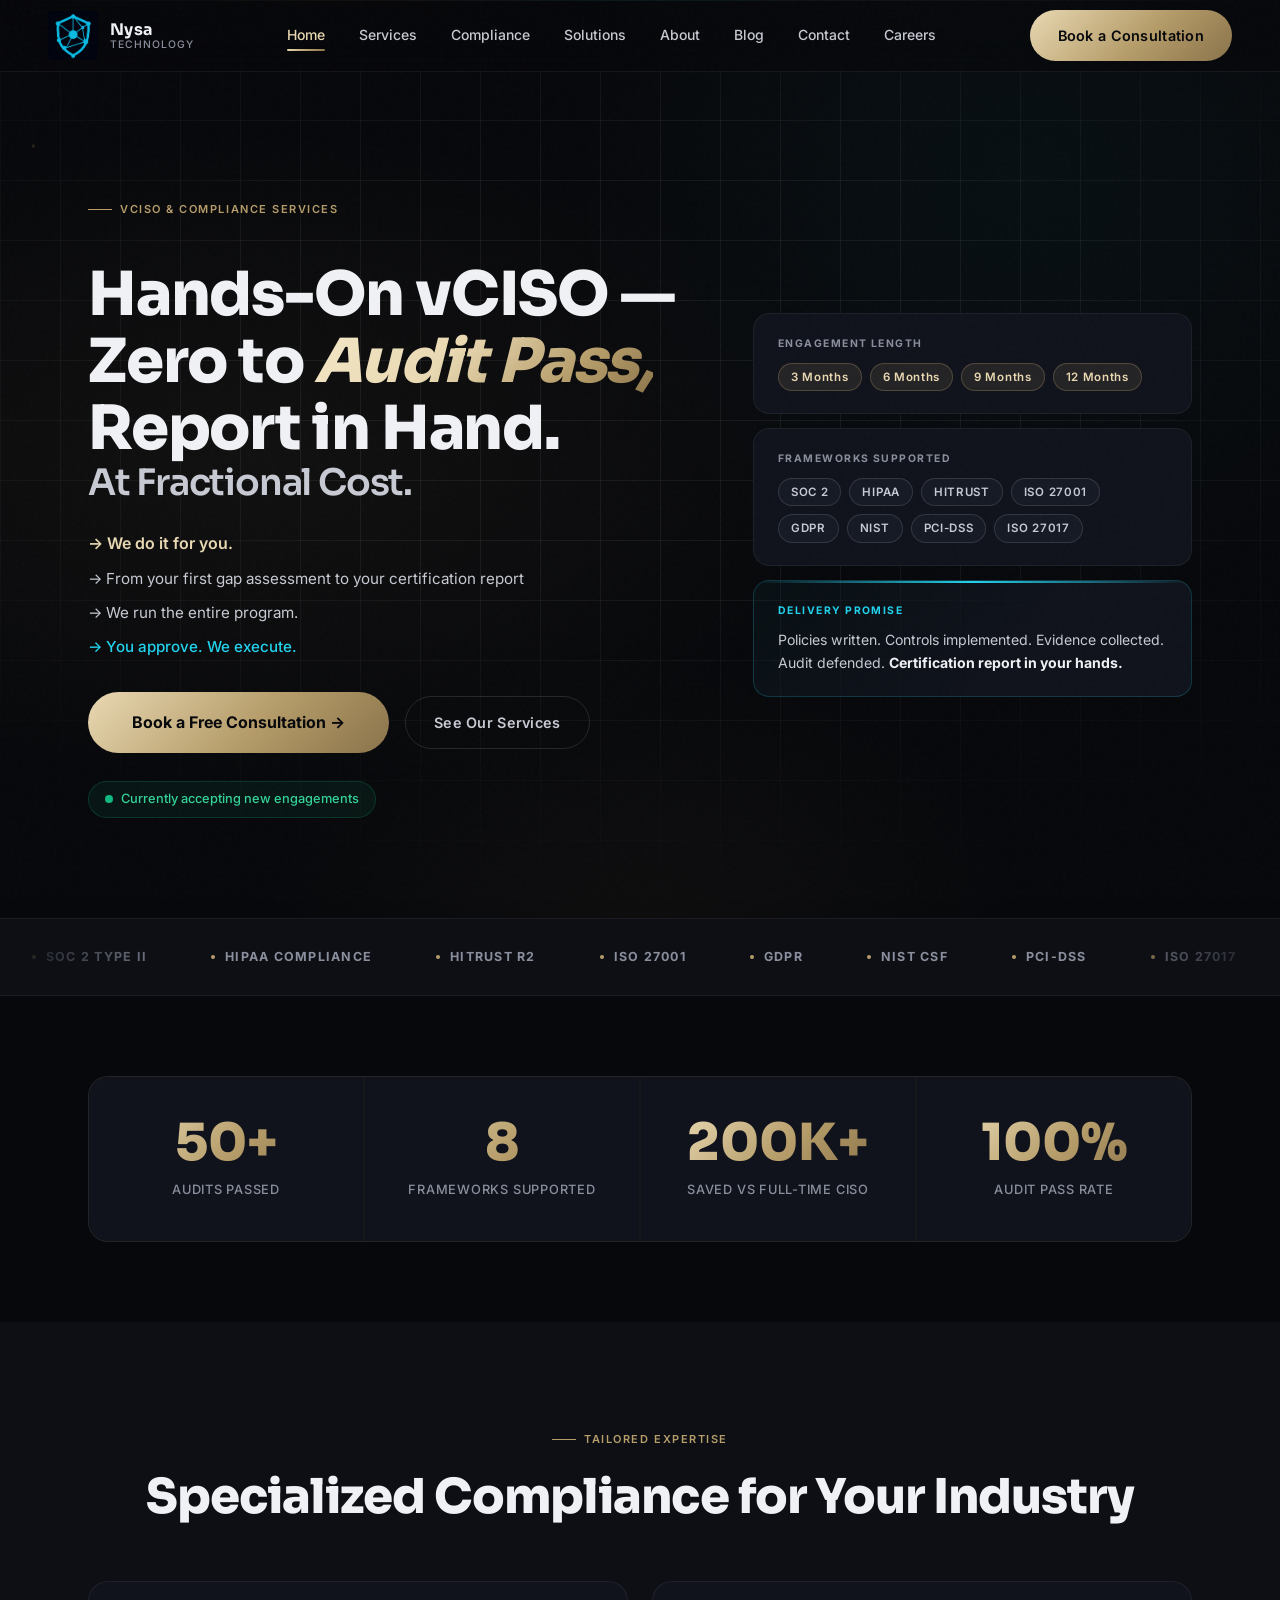
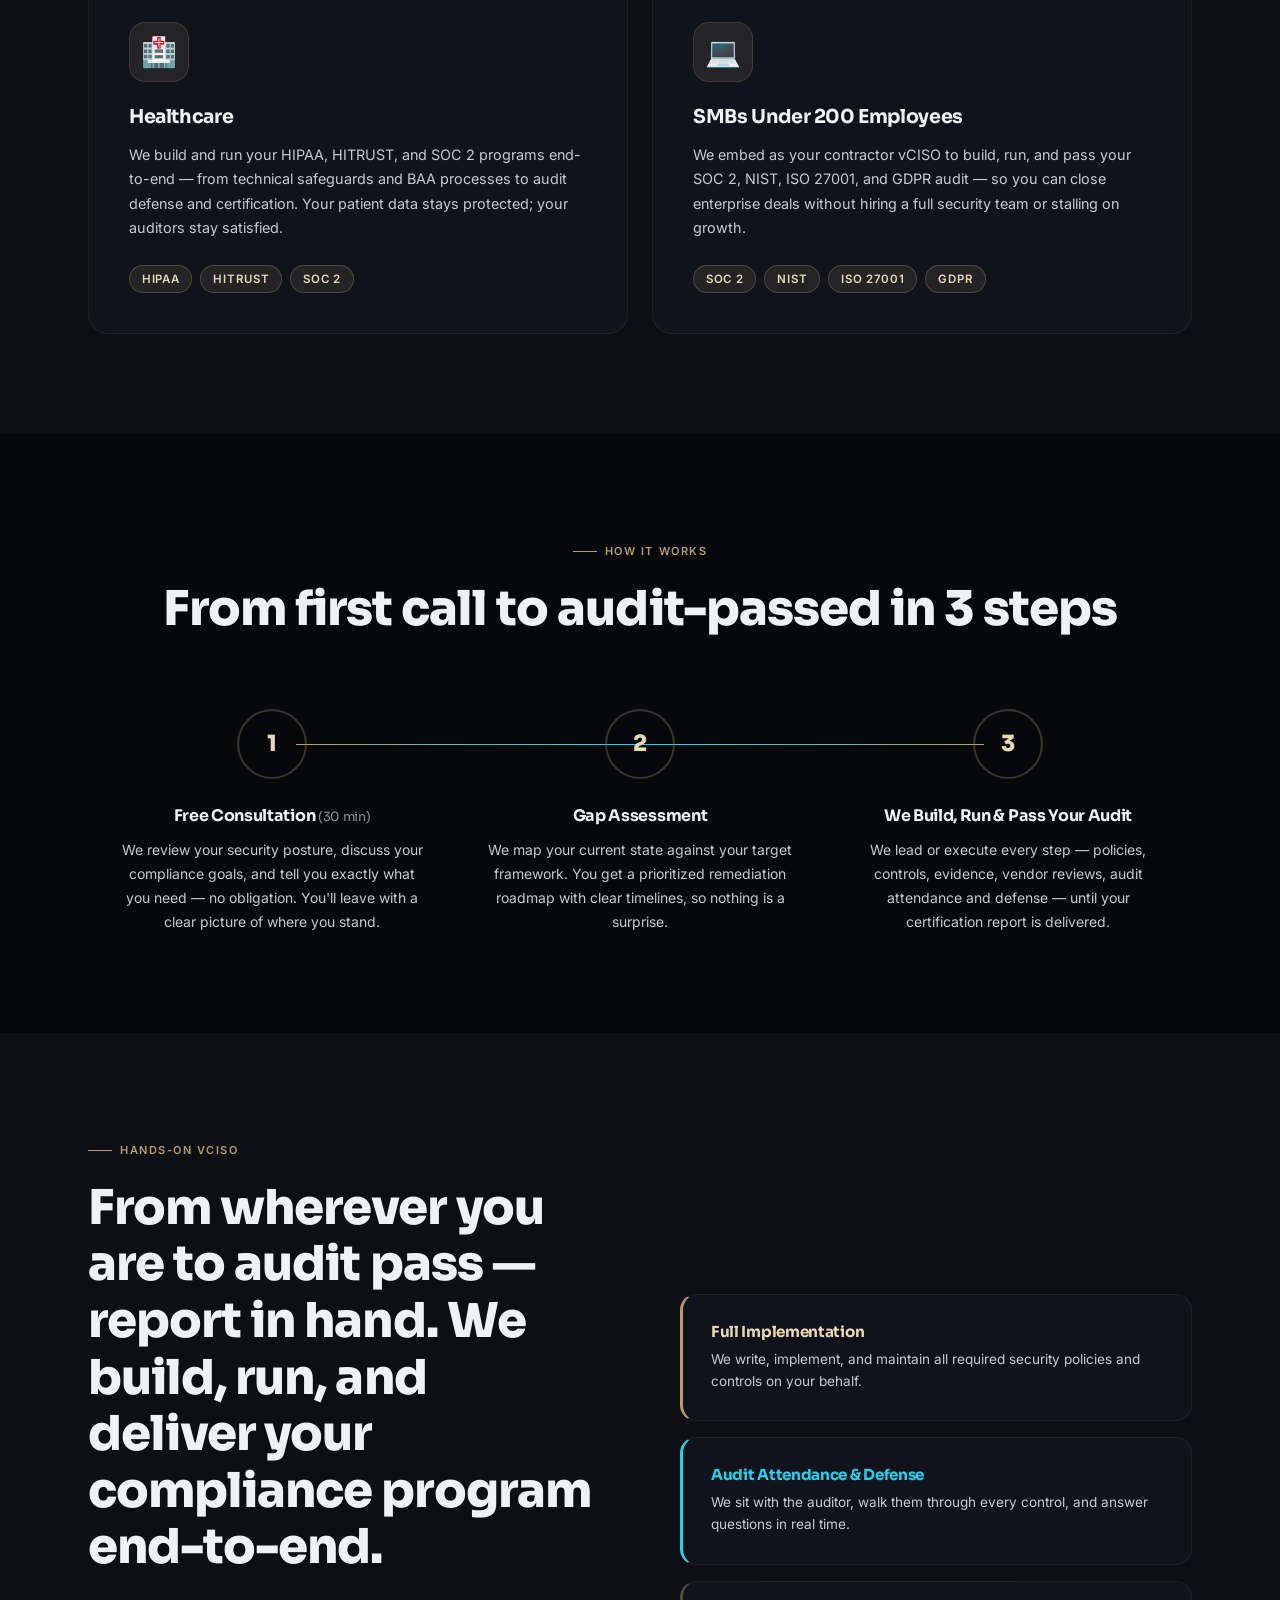
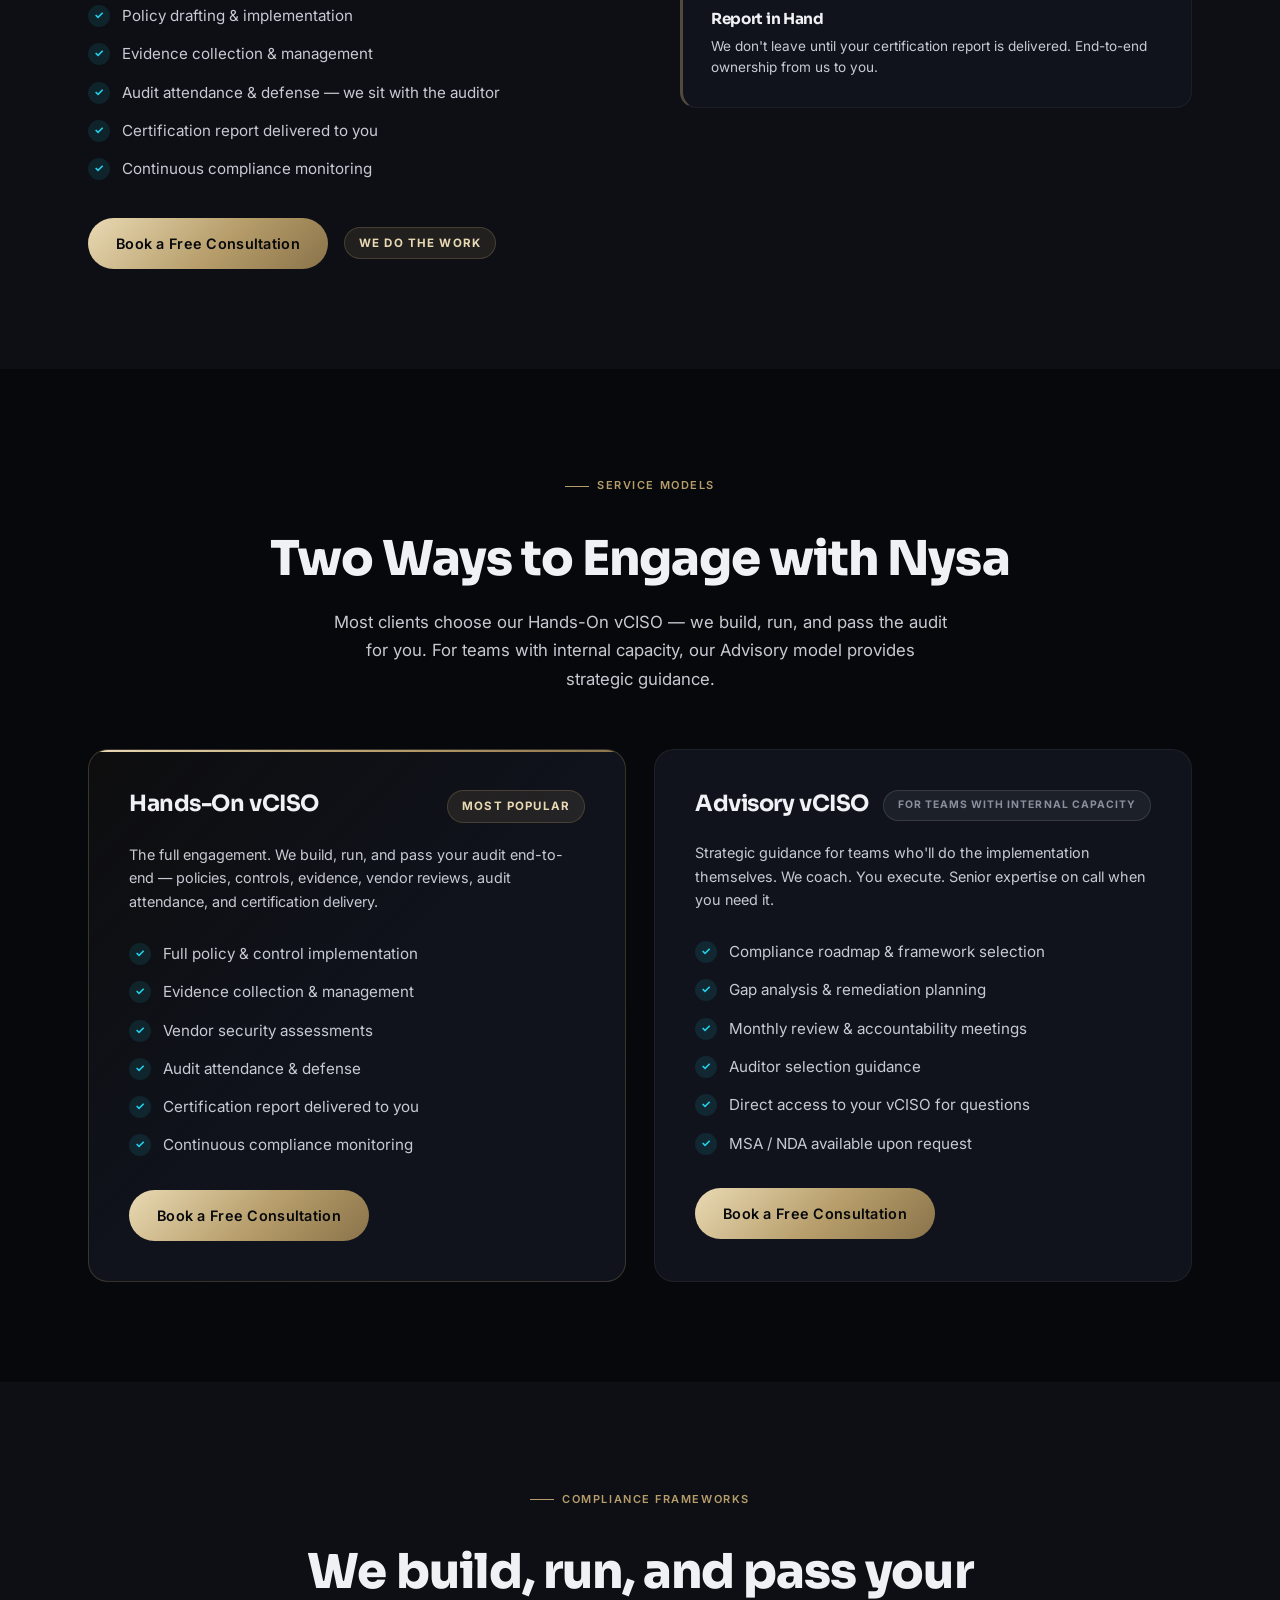
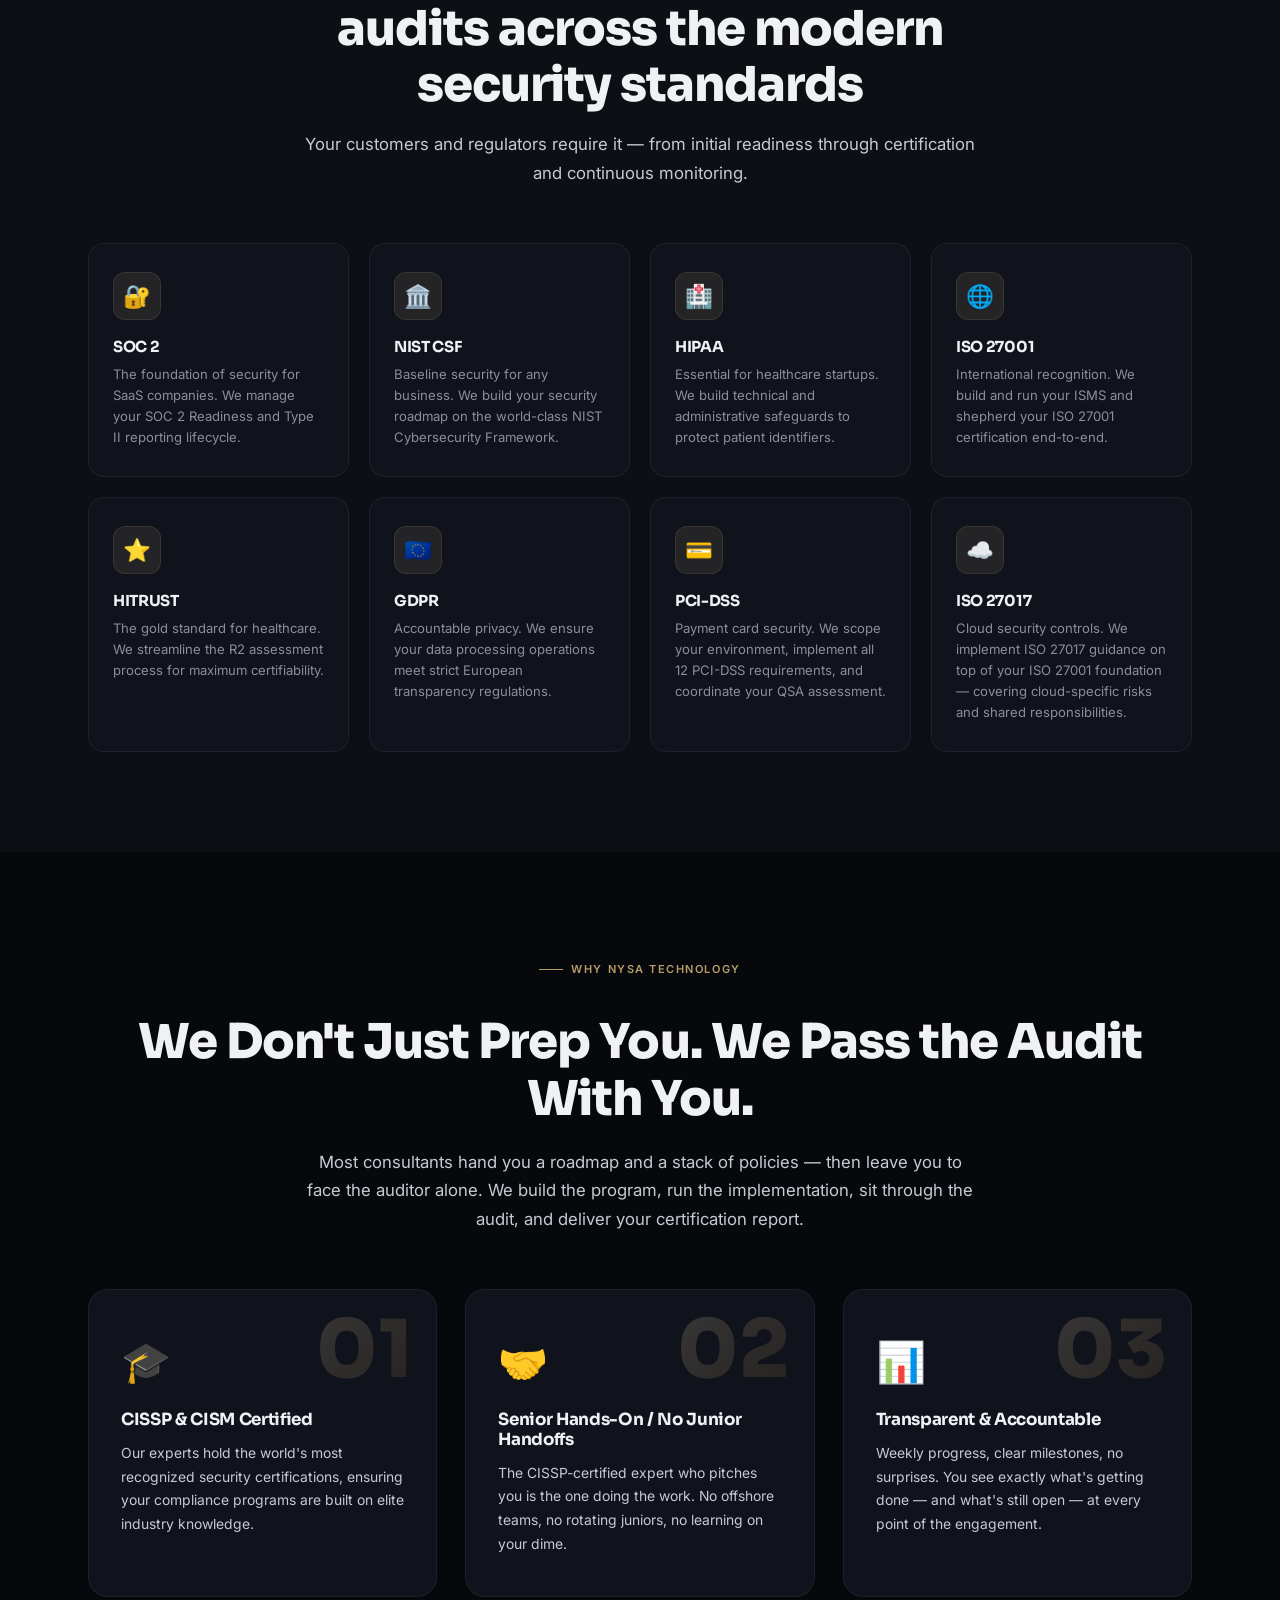
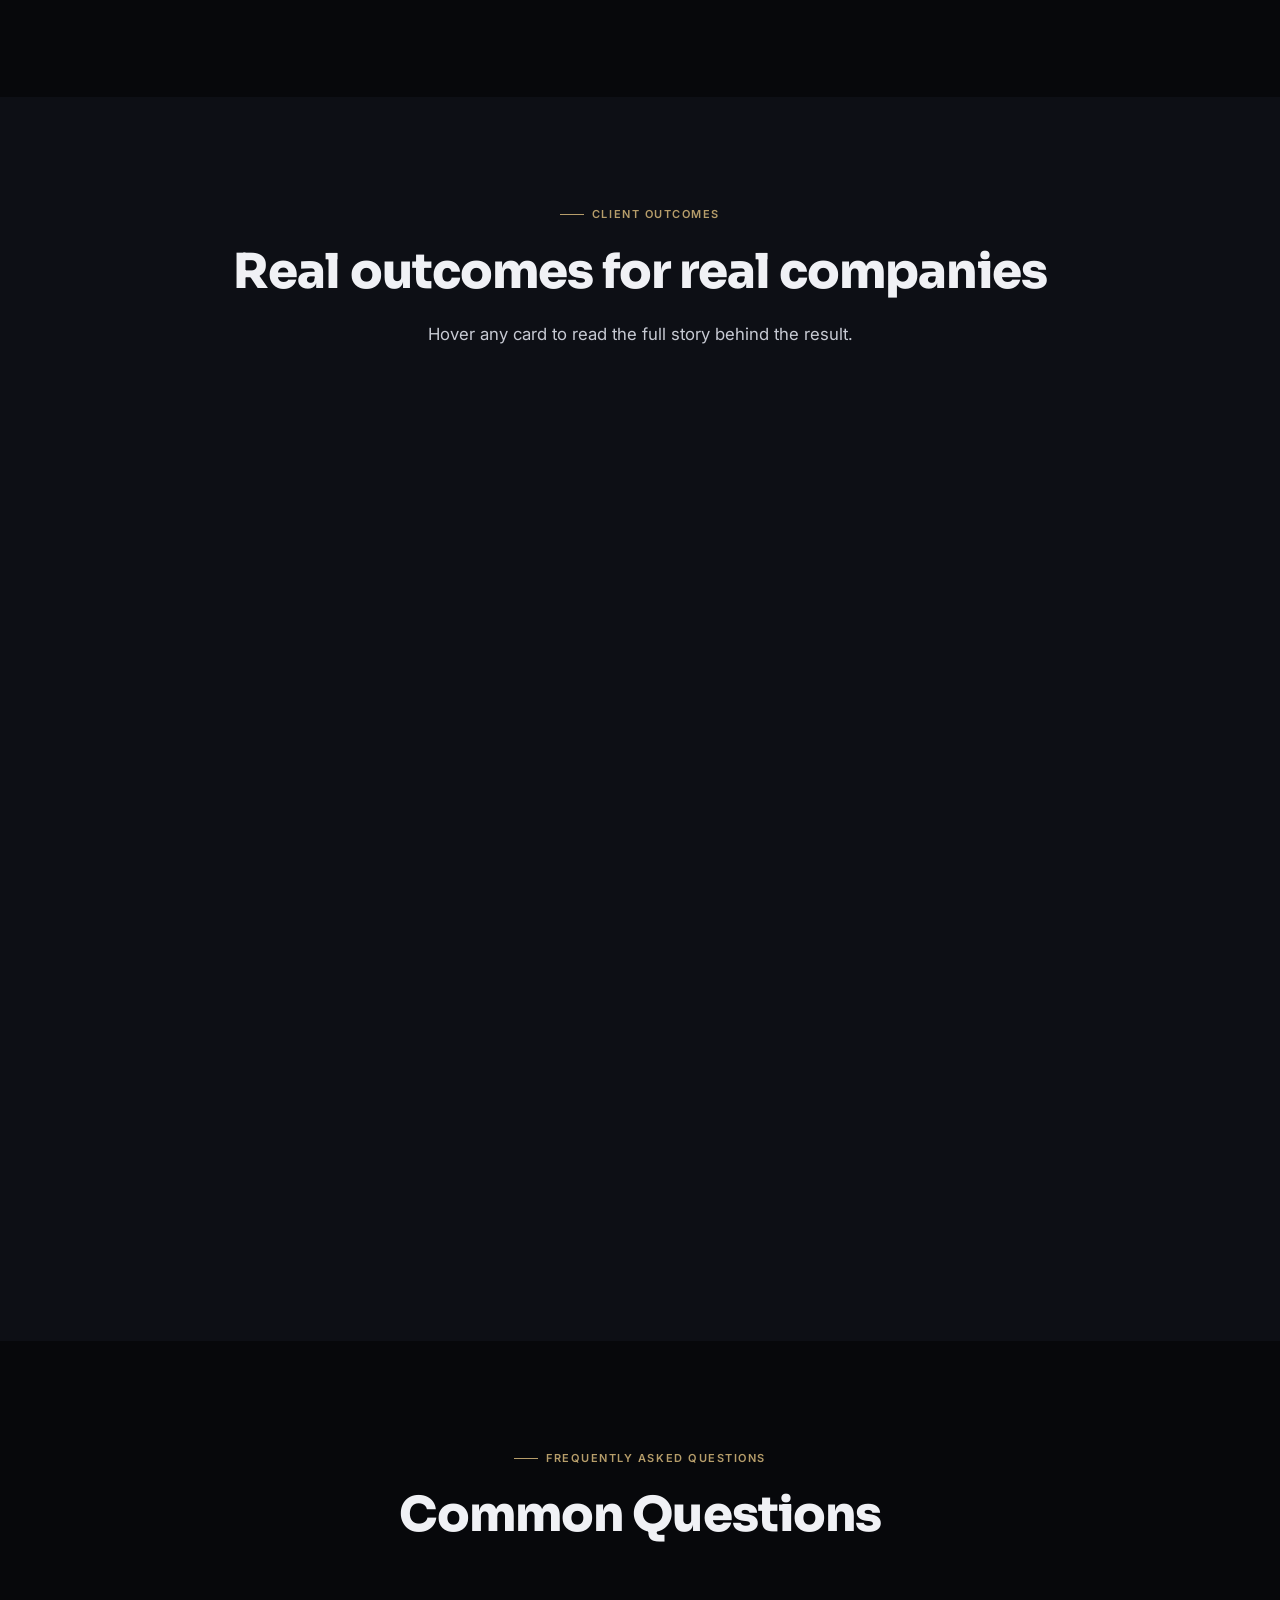
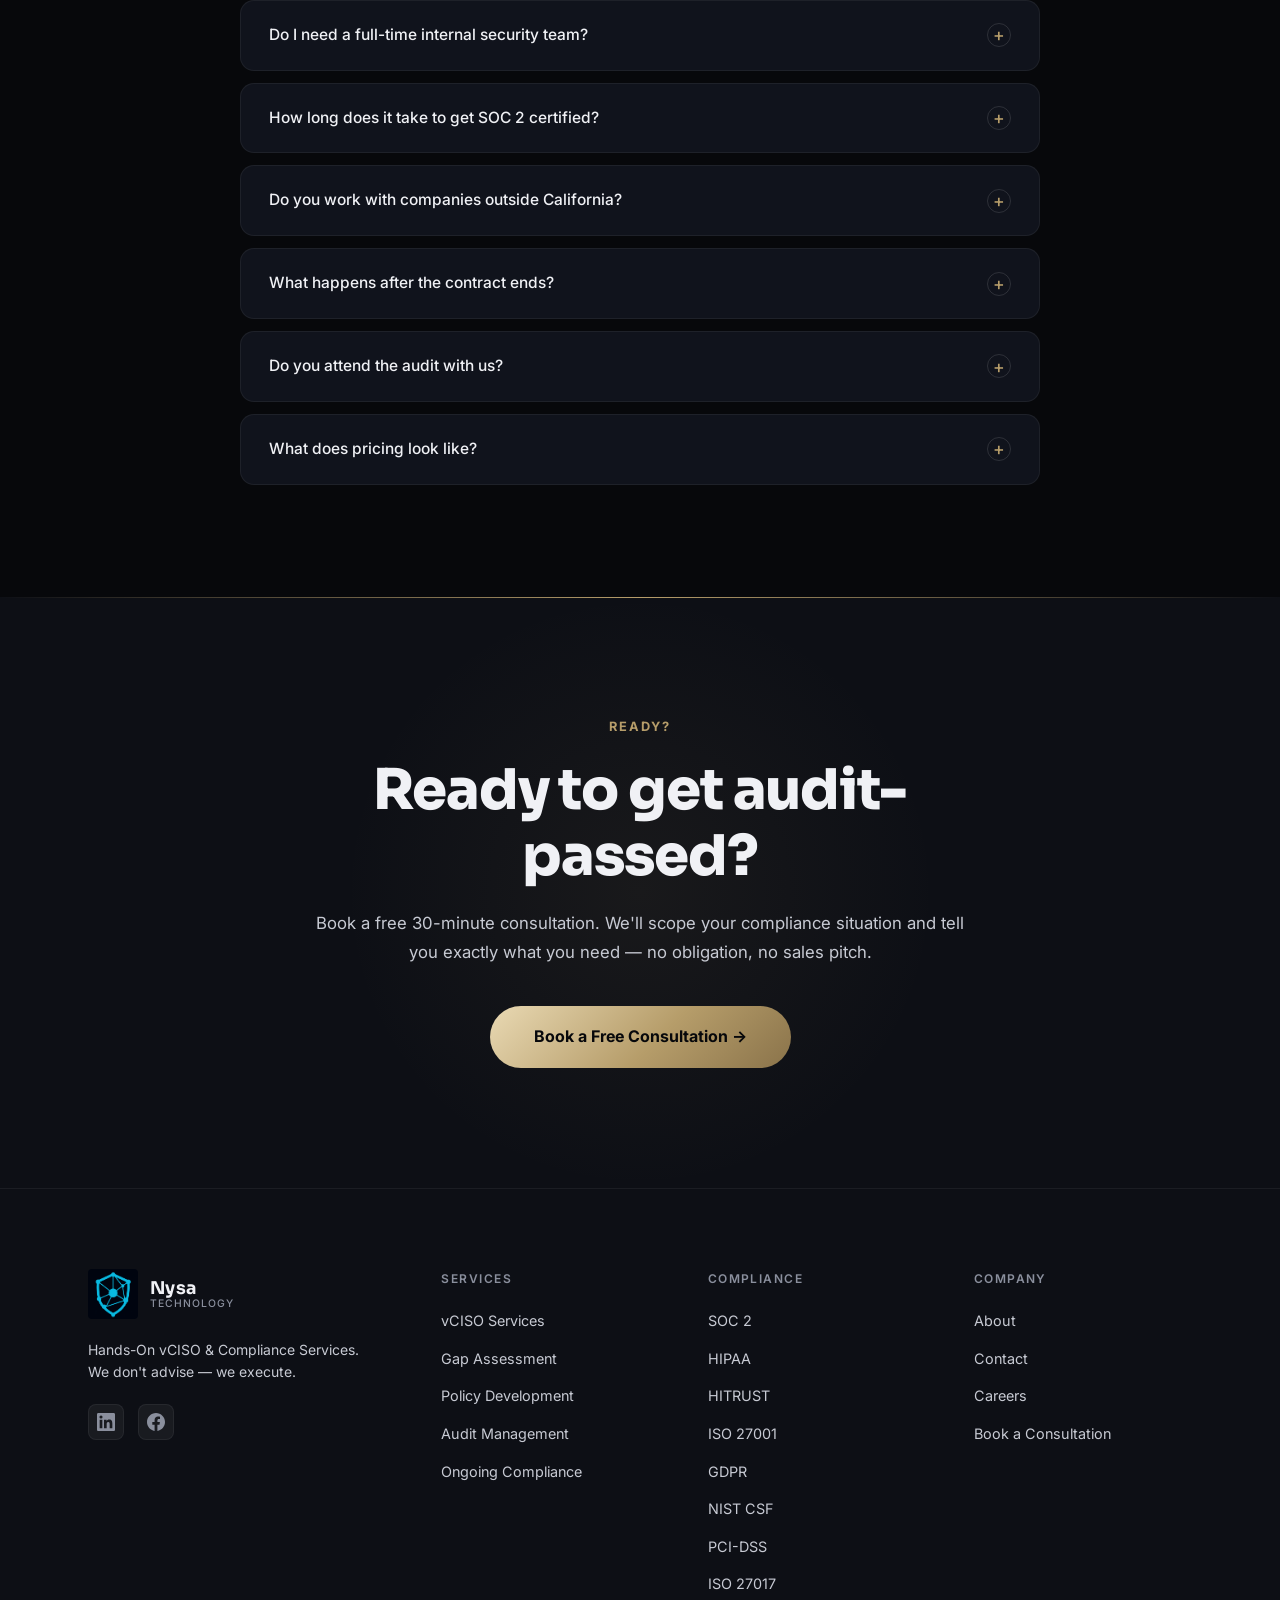
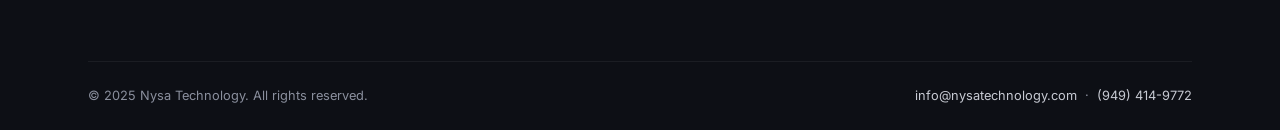
==== commit 7ef7831d: "SEO: add canonical + Open Graph/Twitter tags to all pages" ====
--- a/index.html
+++ b/index.html
@@ -21,6 +21,17 @@
   <link rel="icon" type="image/png" sizes="32x32" href="favicon-32x32.png" />
   <link rel="icon" type="image/png" sizes="16x16" href="favicon-16x16.png" />
   <link rel="apple-touch-icon" sizes="180x180" href="apple-touch-icon.png" />
+    <link rel="canonical" href="https://nysatechnology.com/" />
+  <meta property="og:type" content="website" />
+  <meta property="og:site_name" content="Nysa Technology" />
+  <meta property="og:title" content="Hands-On vCISO for SOC 2, HIPAA, HITRUST | Nysa Technology" />
+  <meta property="og:description" content="Nysa Technology delivers Hands-On vCISO services — SOC 2, HITRUST, HIPAA, ISO 27001, NIST, GDPR, PCI-DSS, ISO 27017 compliance. Zero to audit pass, report in hand, at fractional cost." />
+  <meta property="og:url" content="https://nysatechnology.com/" />
+  <meta property="og:image" content="https://nysatechnology.com/logo.png" />
+  <meta name="twitter:card" content="summary" />
+  <meta name="twitter:title" content="Hands-On vCISO for SOC 2, HIPAA, HITRUST | Nysa Technology" />
+  <meta name="twitter:description" content="Nysa Technology delivers Hands-On vCISO services — SOC 2, HITRUST, HIPAA, ISO 27001, NIST, GDPR, PCI-DSS, ISO 27017 compliance. Zero to audit pass, report in hand, at fractional cost." />
+  <meta name="twitter:image" content="https://nysatechnology.com/logo.png" />
   <link rel="stylesheet" href="styles.css" />
 <style>
 /* ============================================================
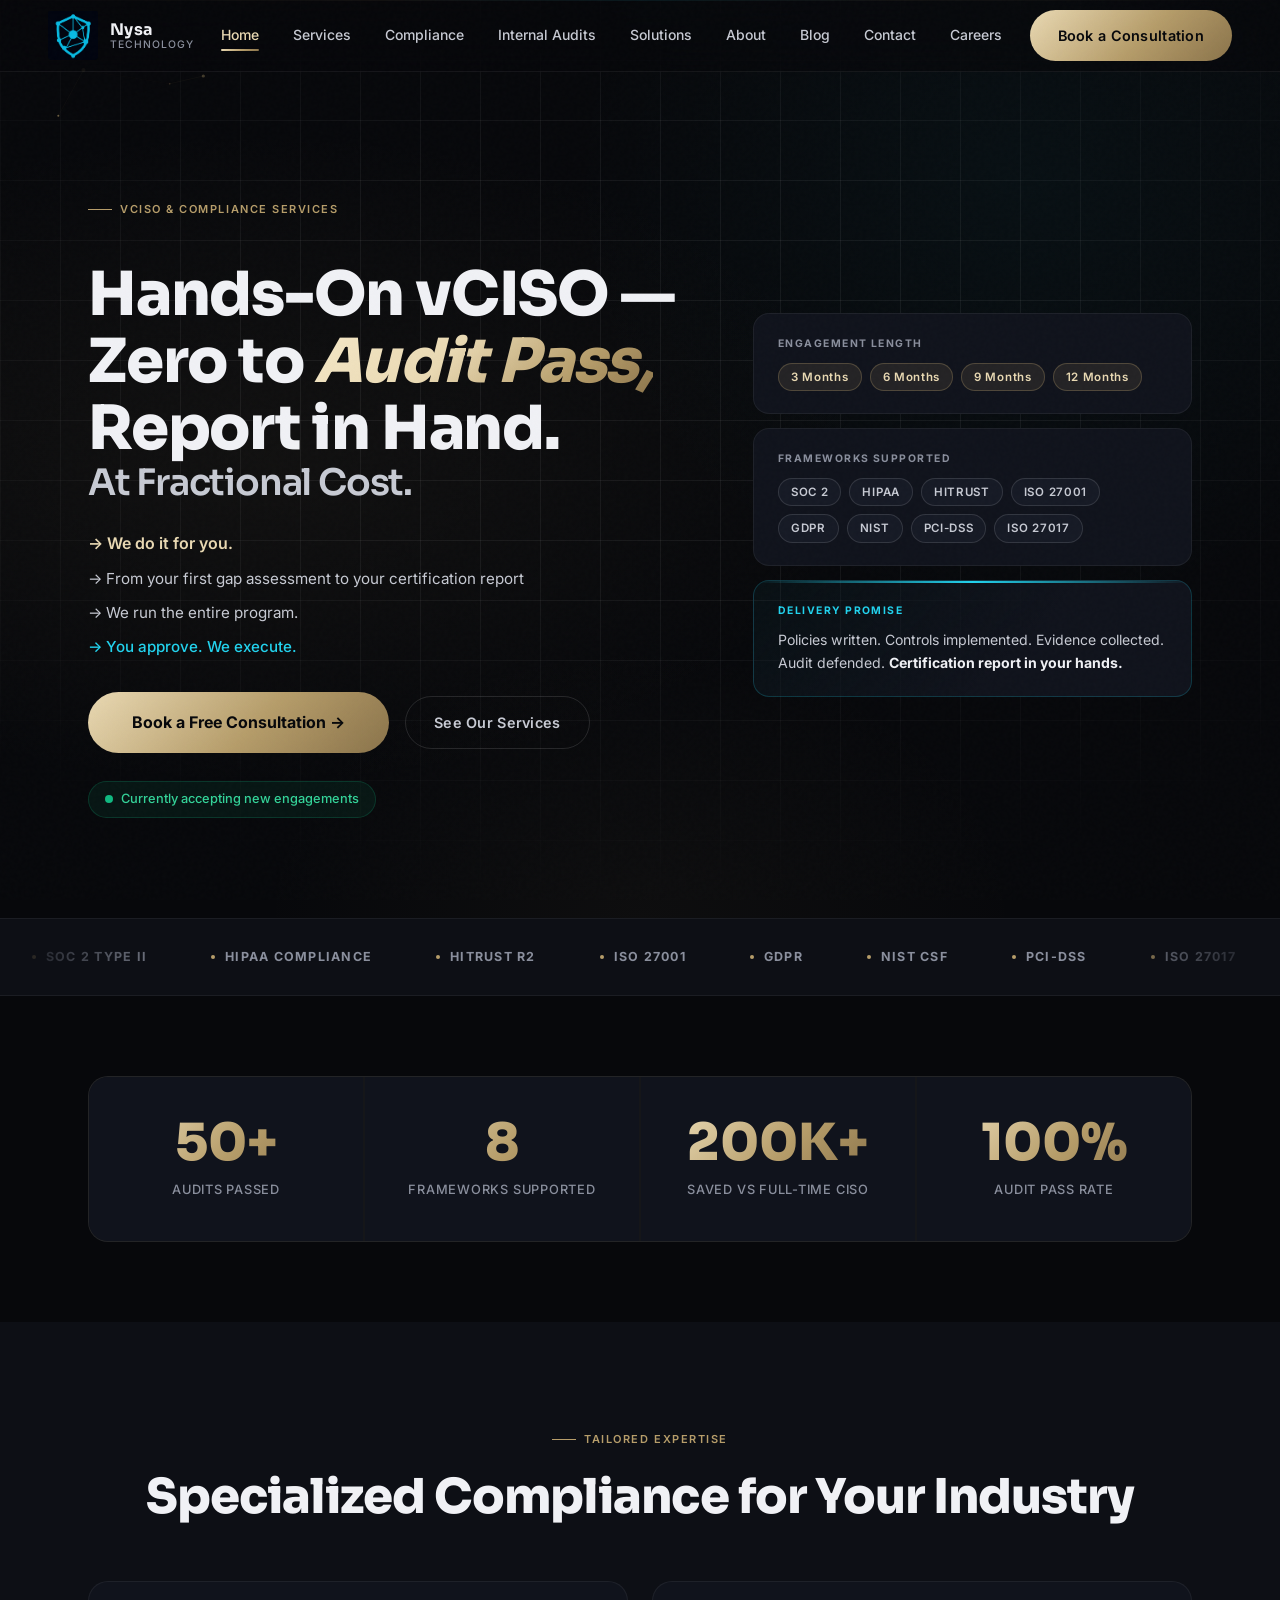
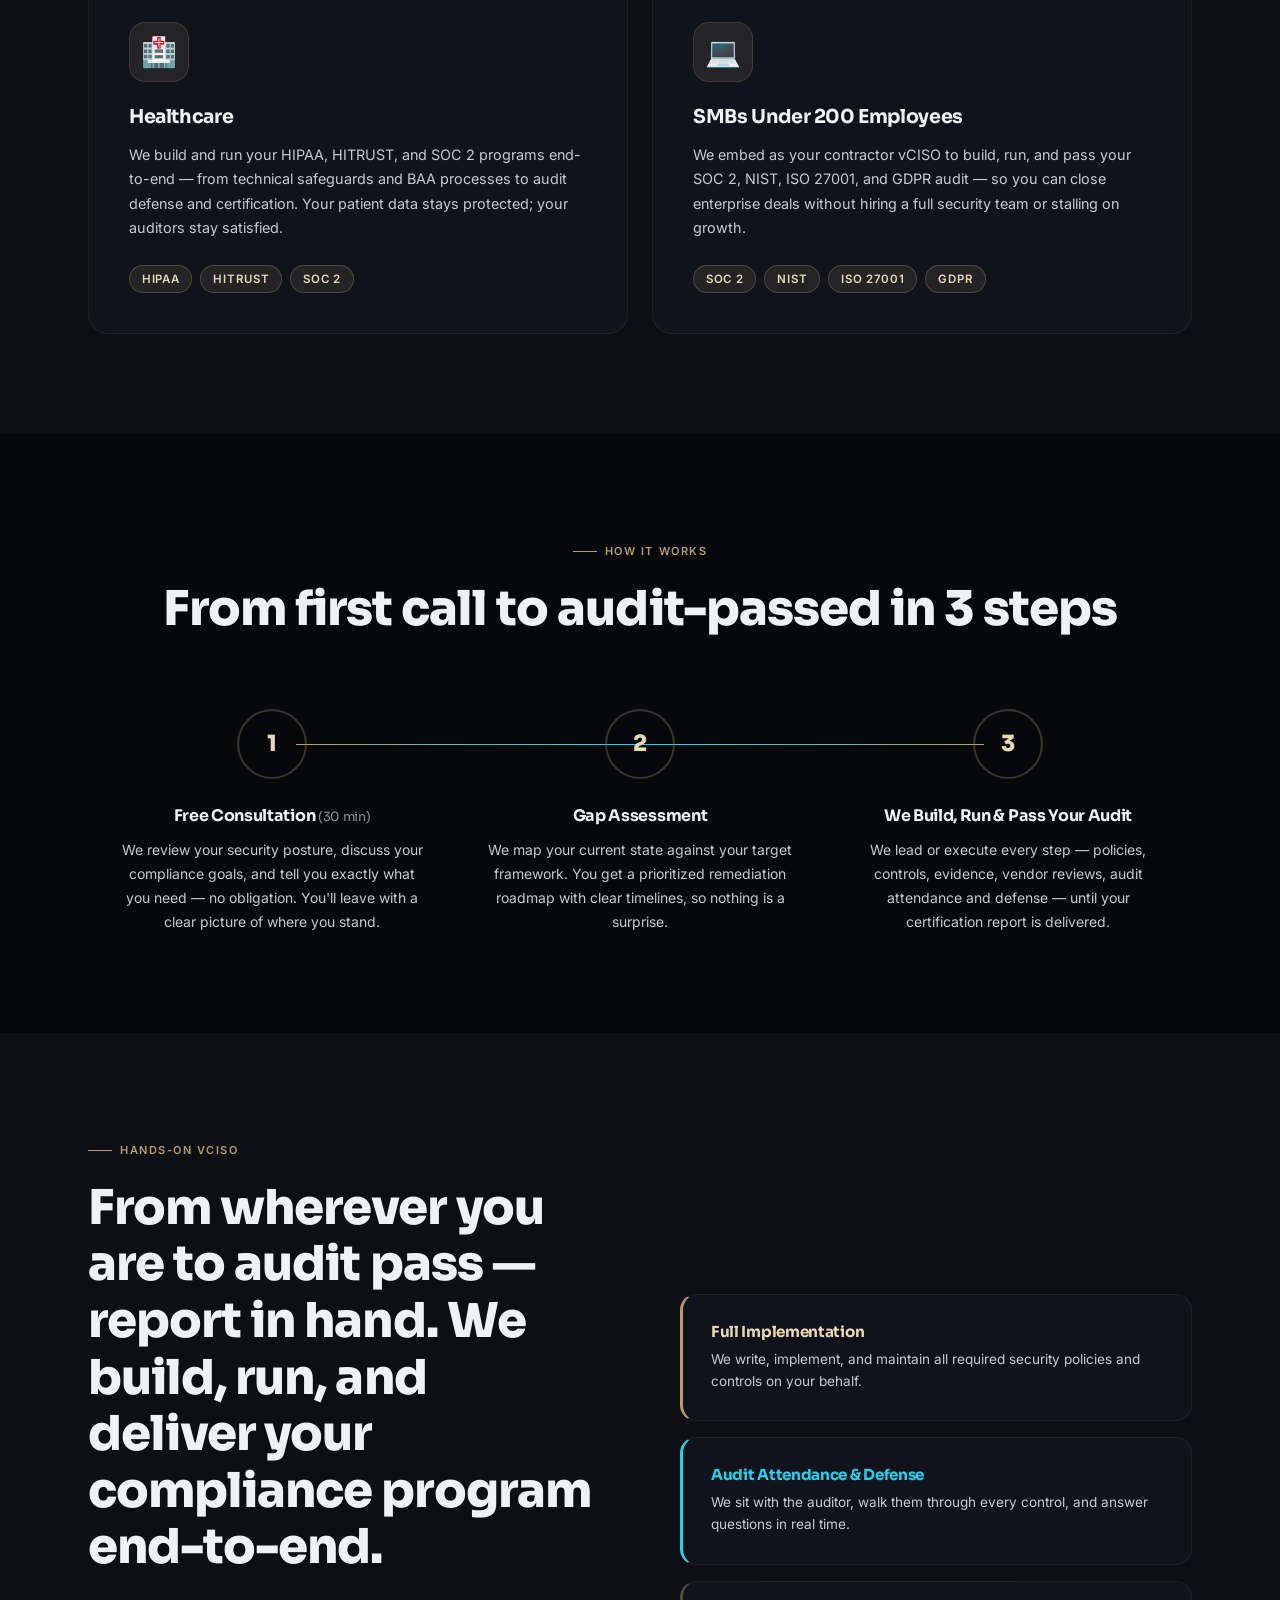
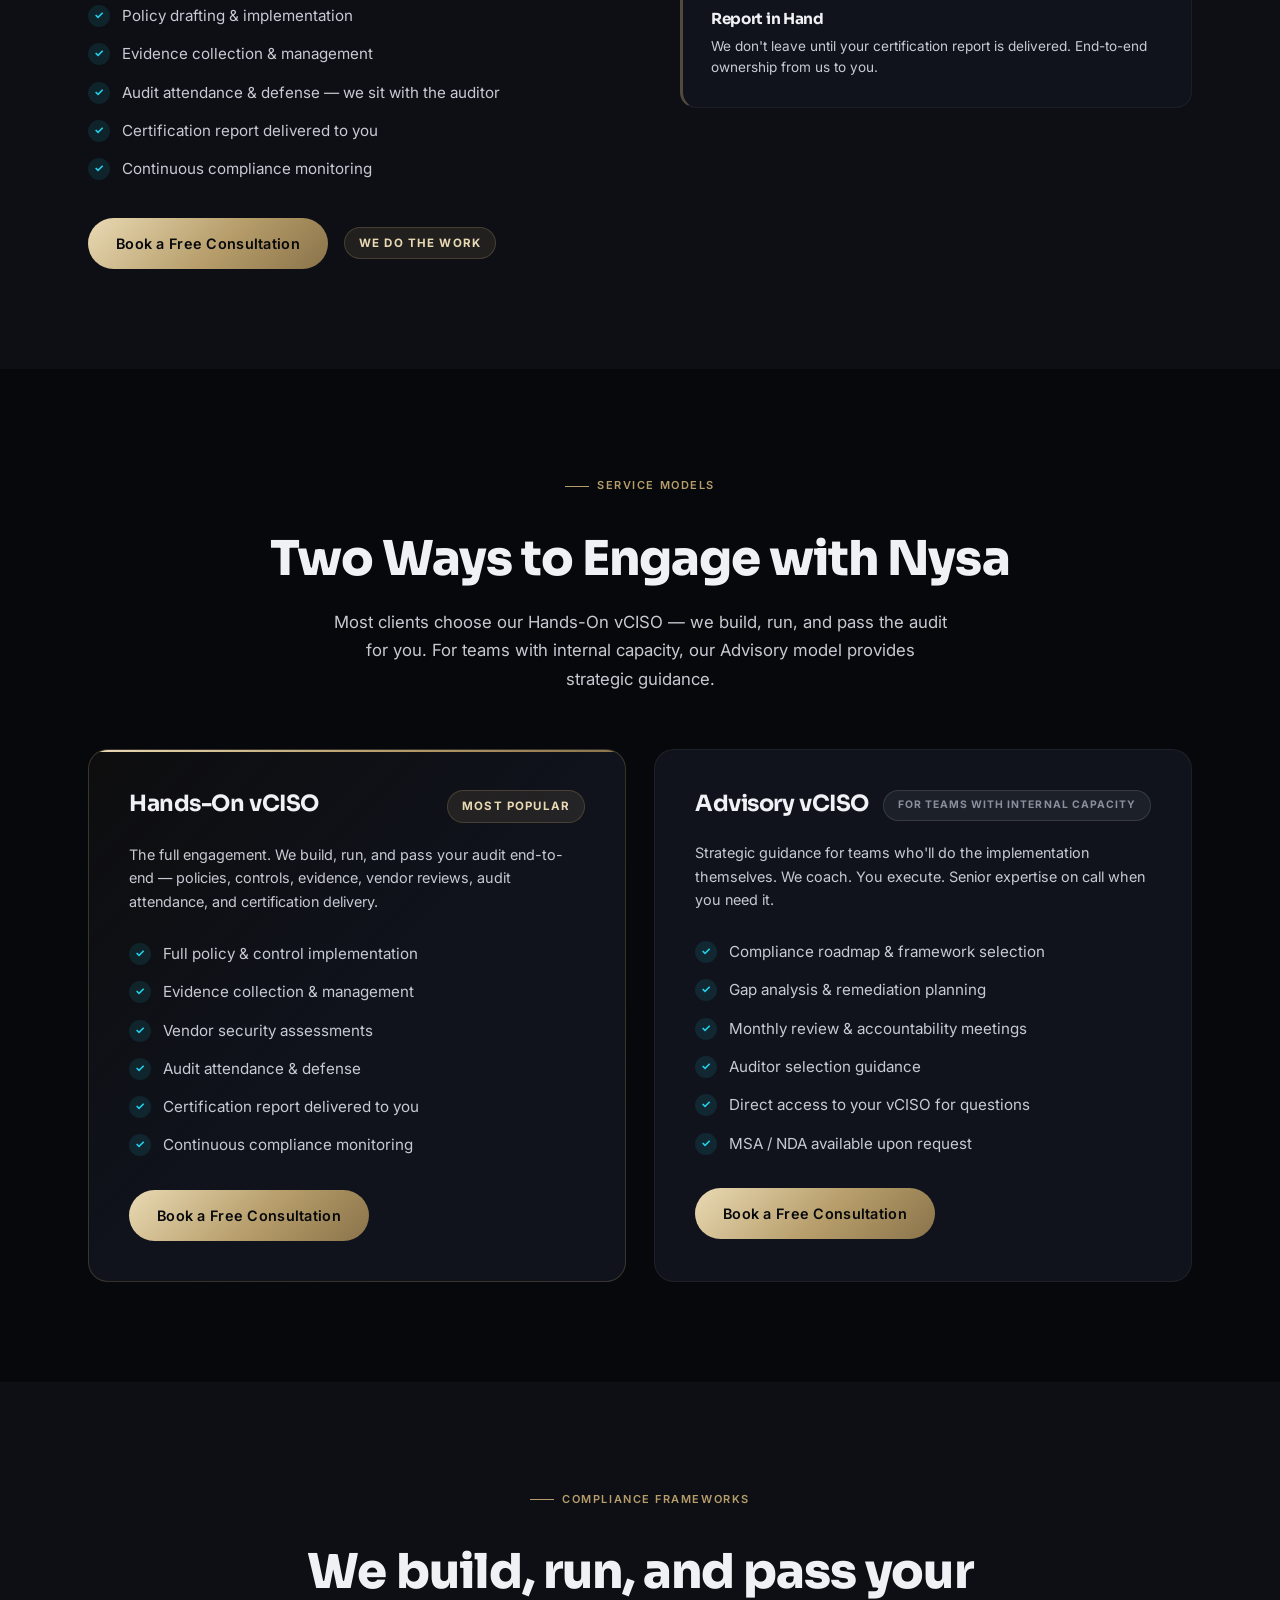
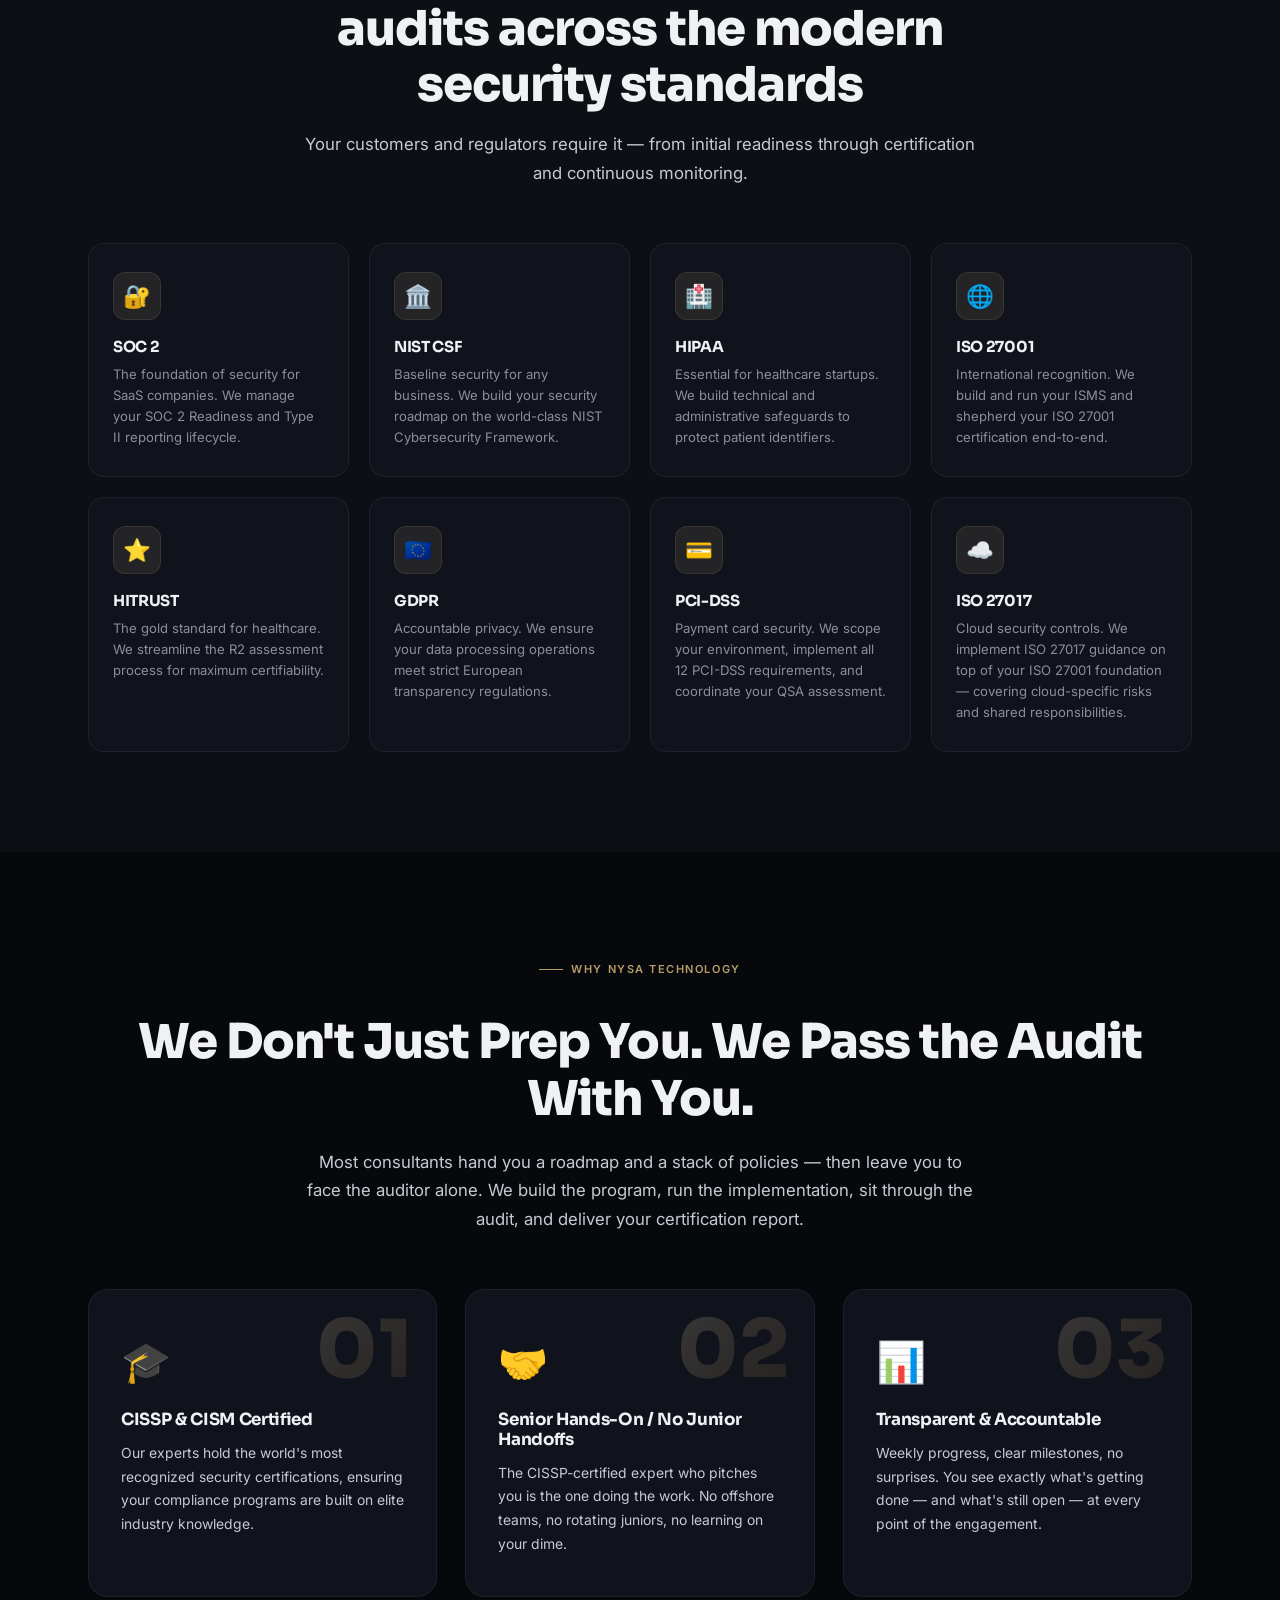
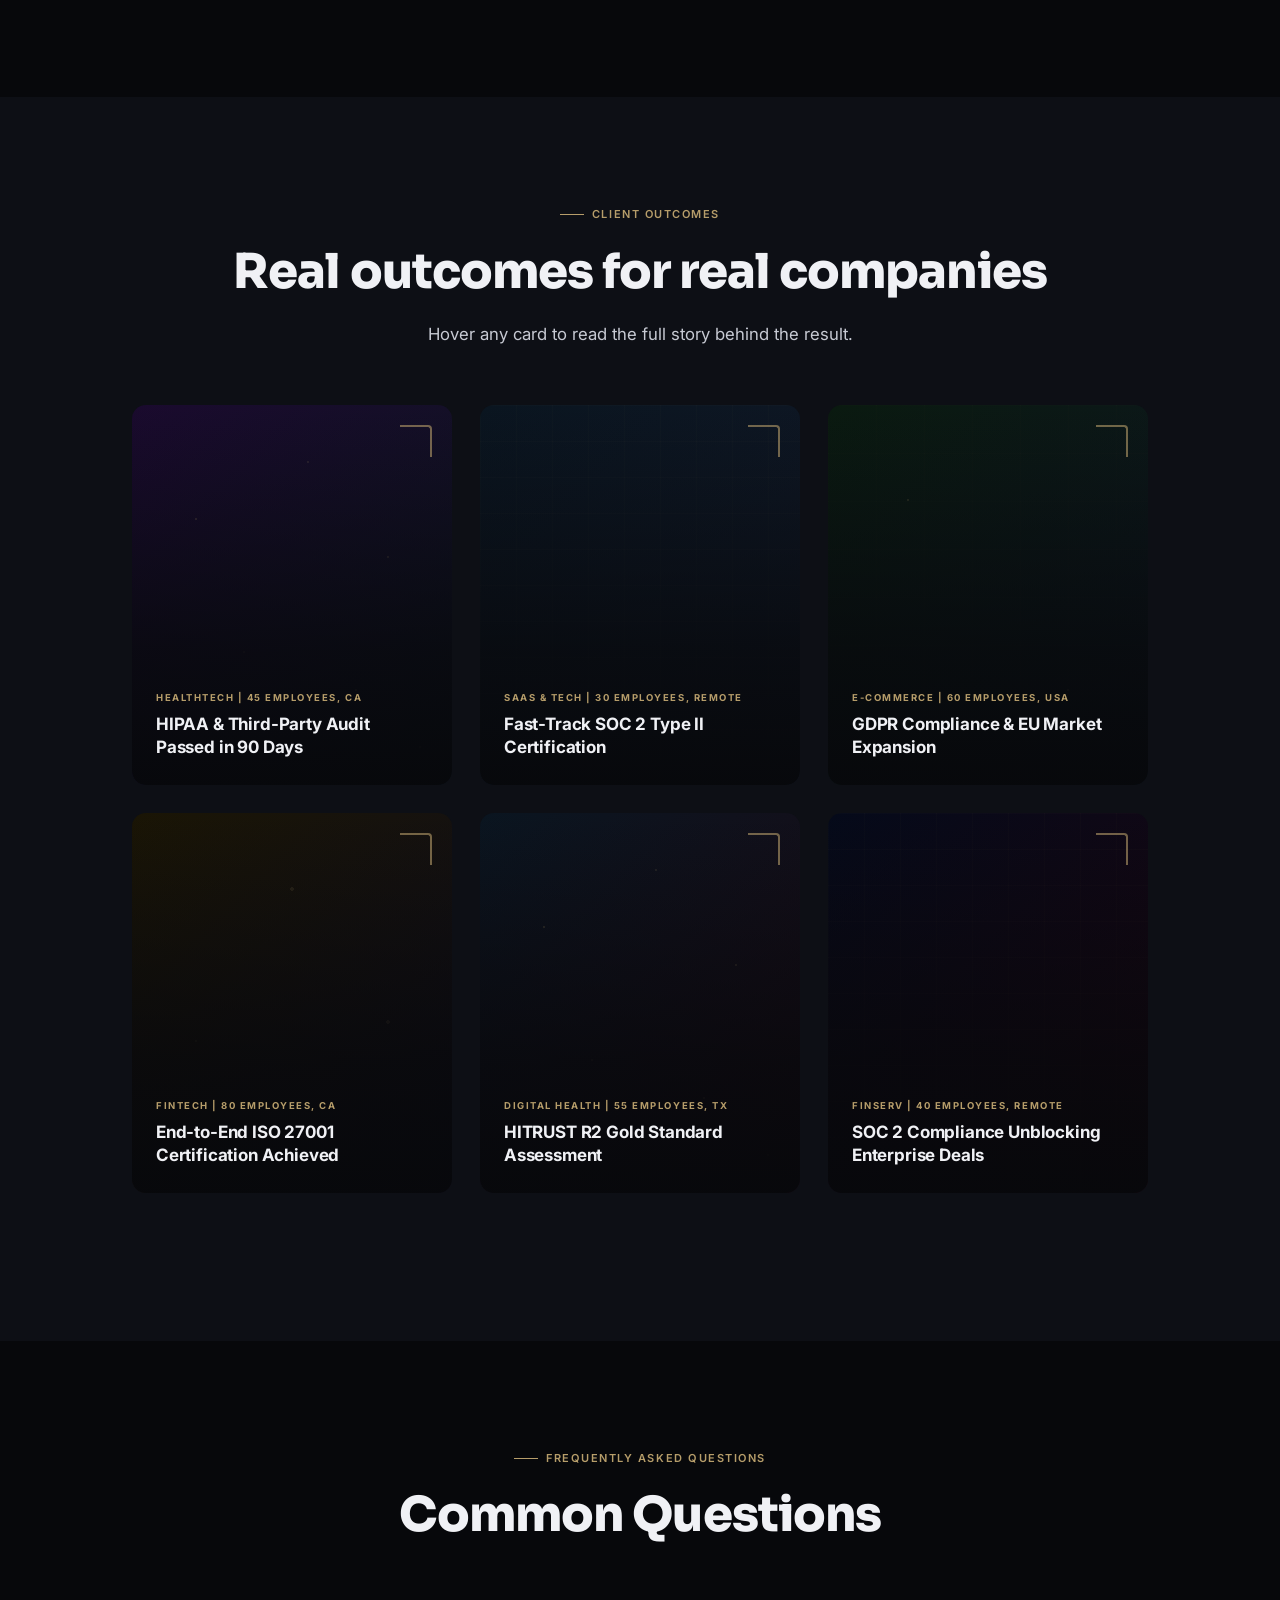
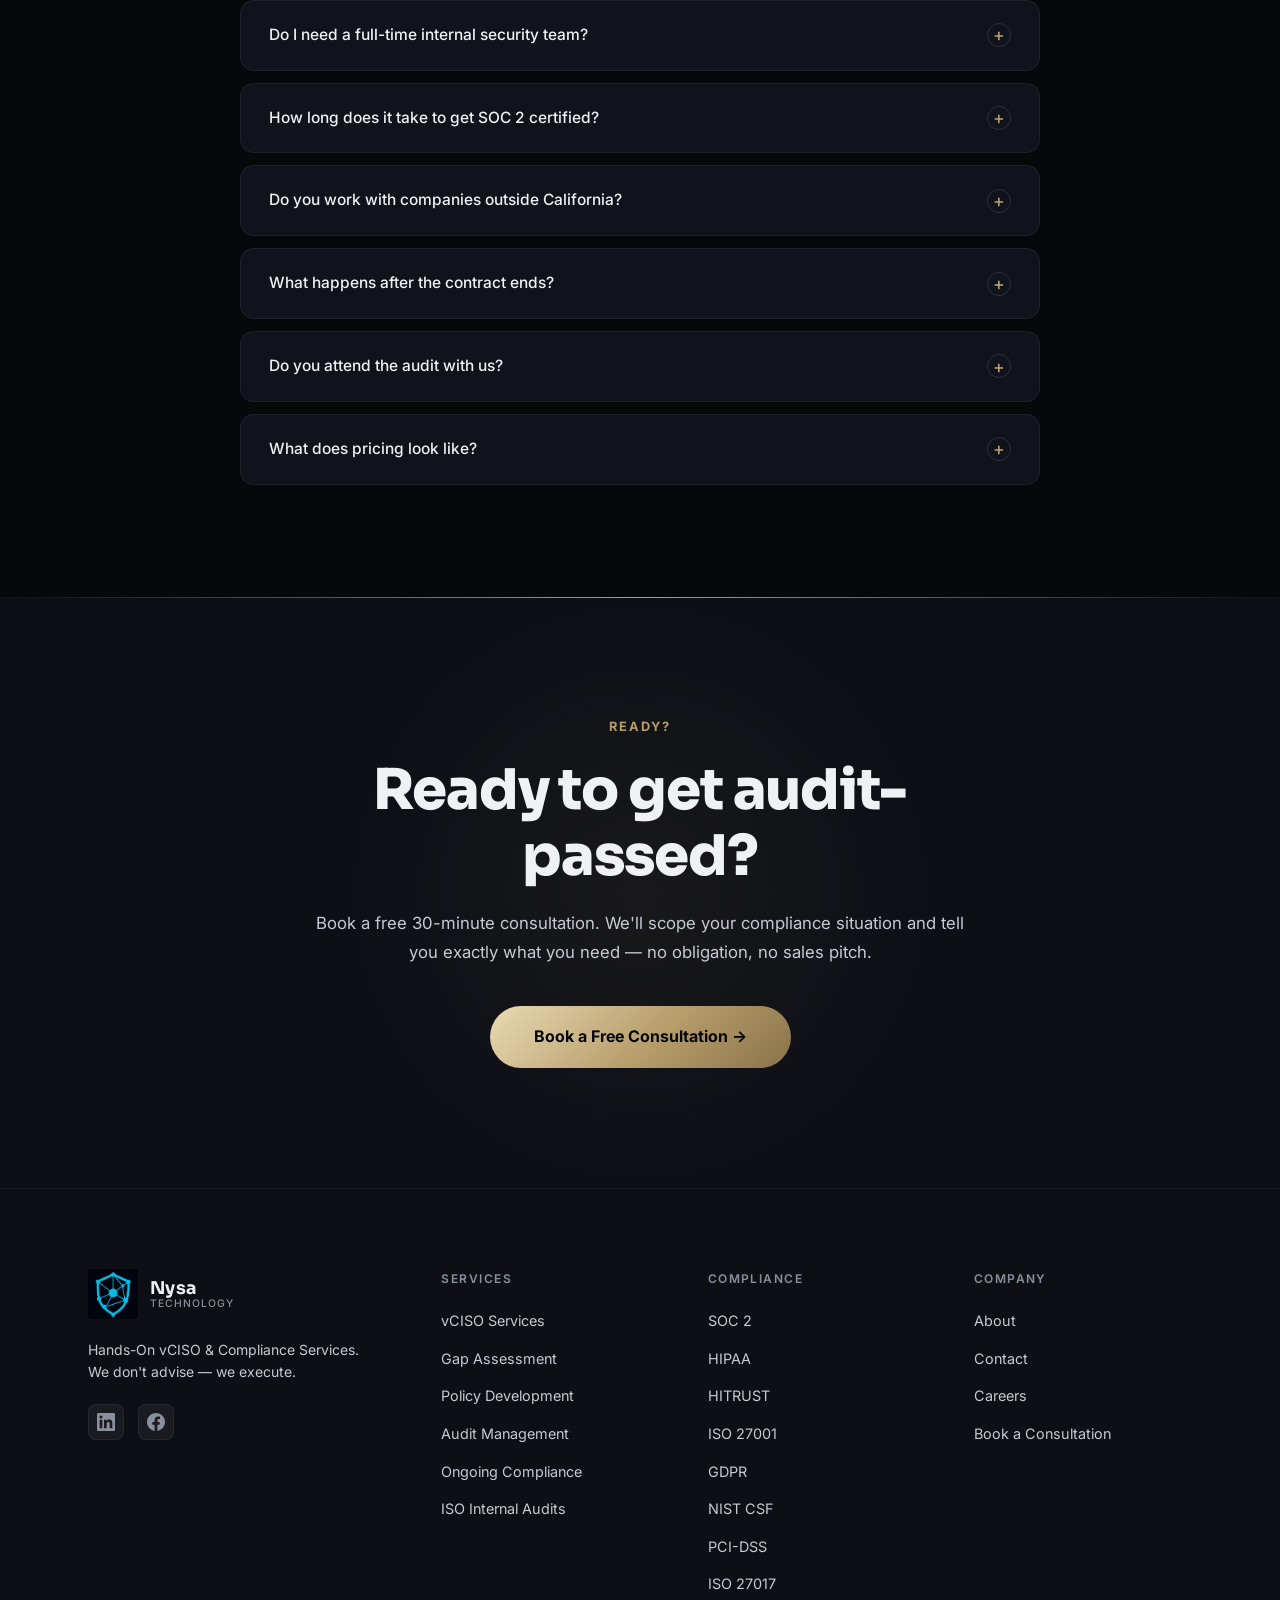
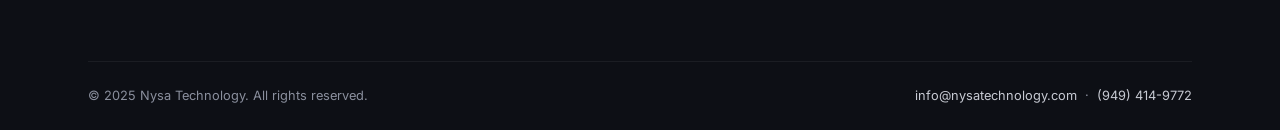
==== commit 355c79a1: "Add files via upload" ====
--- a/index.html
+++ b/index.html
@@ -816,6 +816,7 @@
       <a href="index.html" class="nav-link">Home</a>
       <a href="services.html" class="nav-link">Services</a>
       <a href="compliance.html" class="nav-link">Compliance</a>
+      <a href="internal-audits.html" class="nav-link">Internal Audits</a>
       <a href="partners.html" class="nav-link">Solutions</a>
       <a href="about.html" class="nav-link">About</a>
       <a href="blog.html" class="nav-link">Blog</a>
@@ -835,6 +836,7 @@
   <a href="index.html" class="nav-link">Home</a>
   <a href="services.html" class="nav-link">Services</a>
   <a href="compliance.html" class="nav-link">Compliance</a>
+  <a href="internal-audits.html" class="nav-link">Internal Audits</a>
   <a href="about.html" class="nav-link">About</a>
   <a href="contact.html" class="nav-link">Contact</a><a href="careers.html" class="nav-link">Careers</a>
   <a href="https://calendly.com/pedrambk" target="_blank" rel="noopener" class="btn btn-primary">Book a Consultation</a>
@@ -1525,6 +1527,7 @@
           <li><a href="services.html">Policy Development</a></li>
           <li><a href="services.html">Audit Management</a></li>
           <li><a href="services.html">Ongoing Compliance</a></li>
+          <li><a href="internal-audits.html">ISO Internal Audits</a></li>
         </ul>
       </div>
       <div class="footer-col">
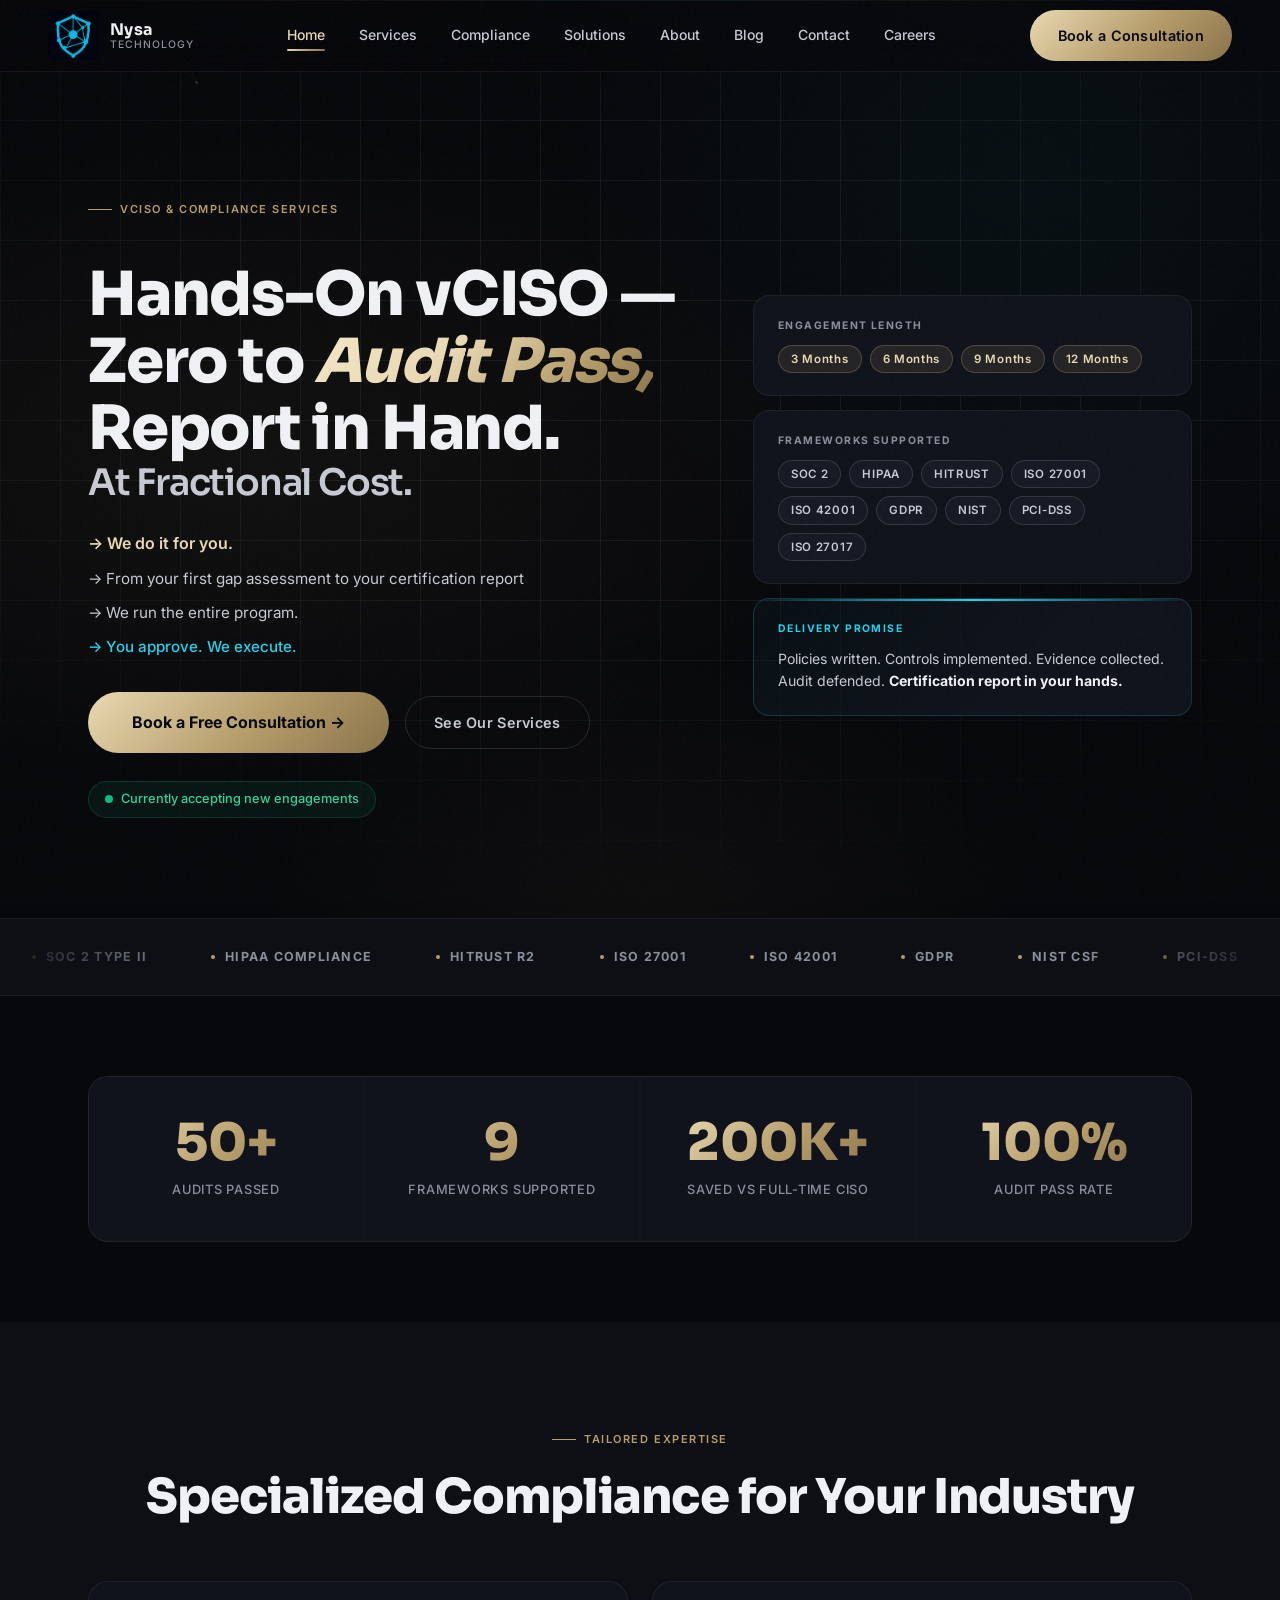
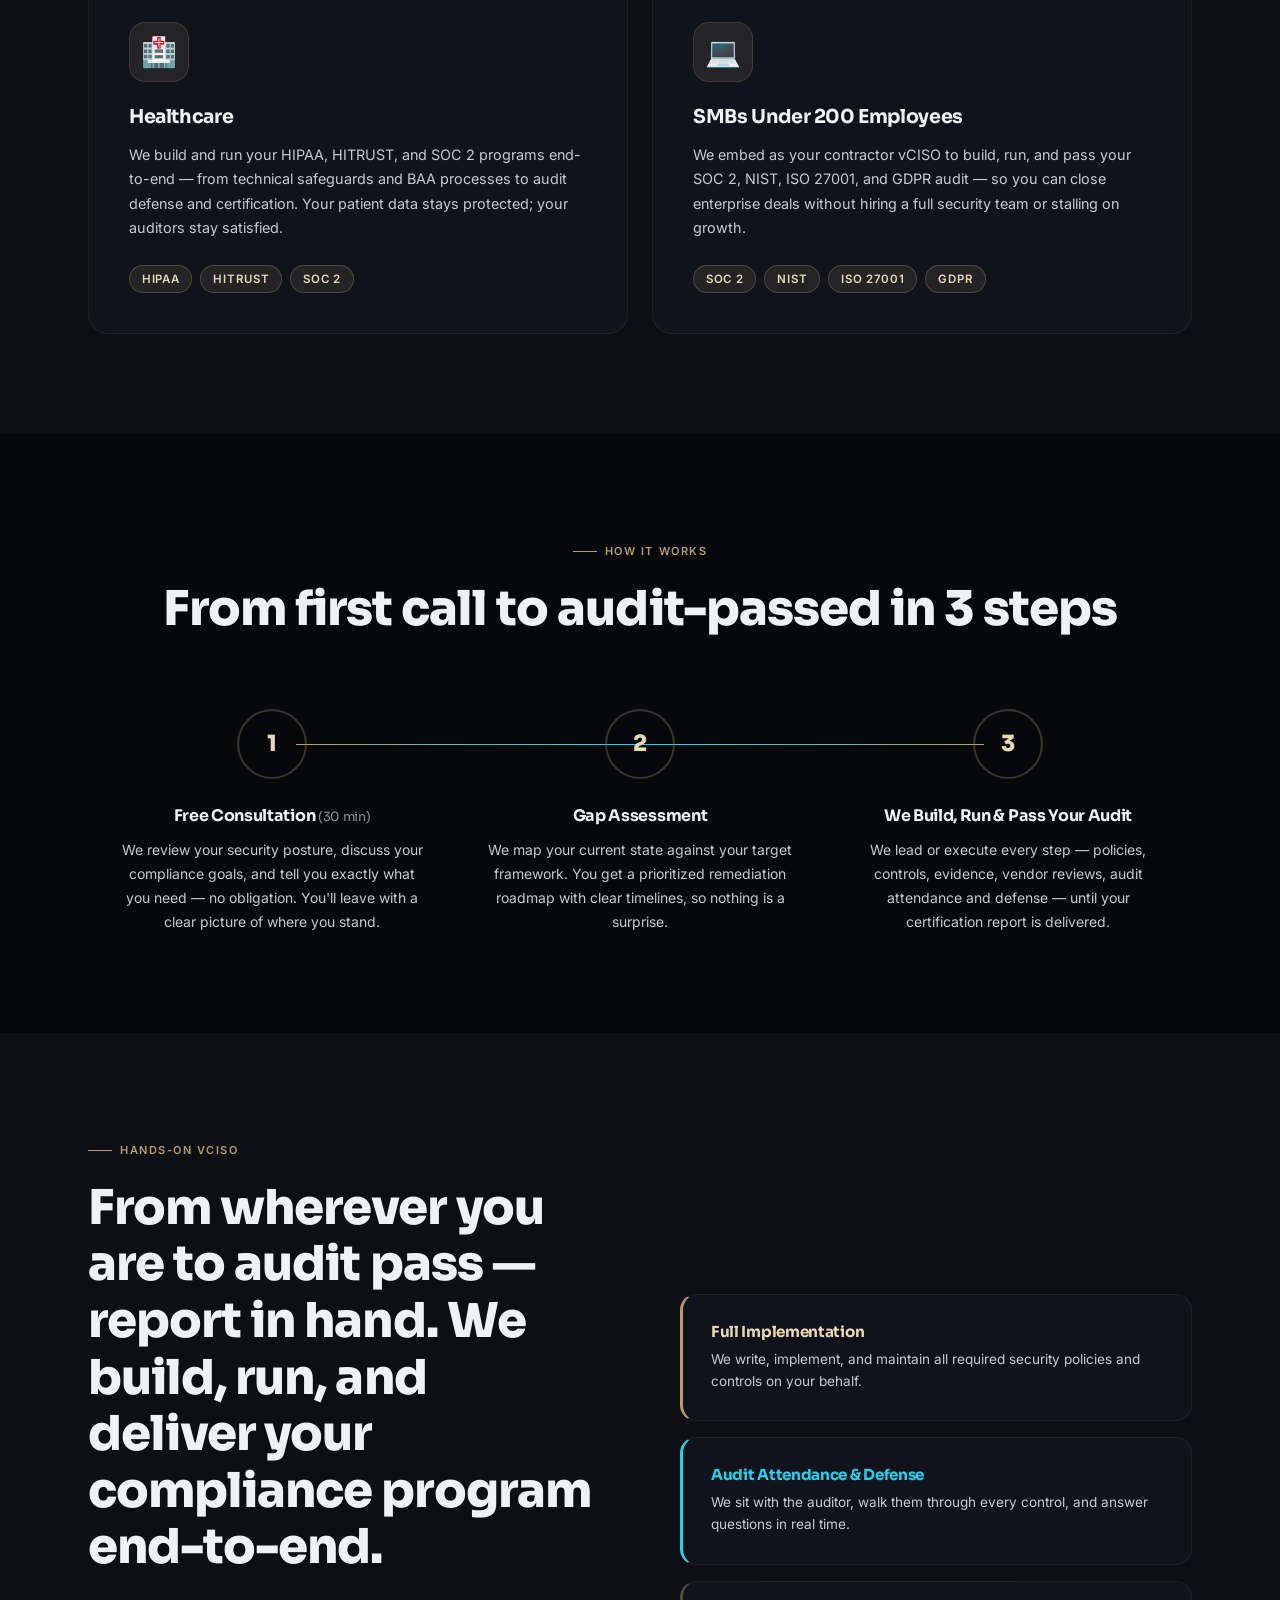
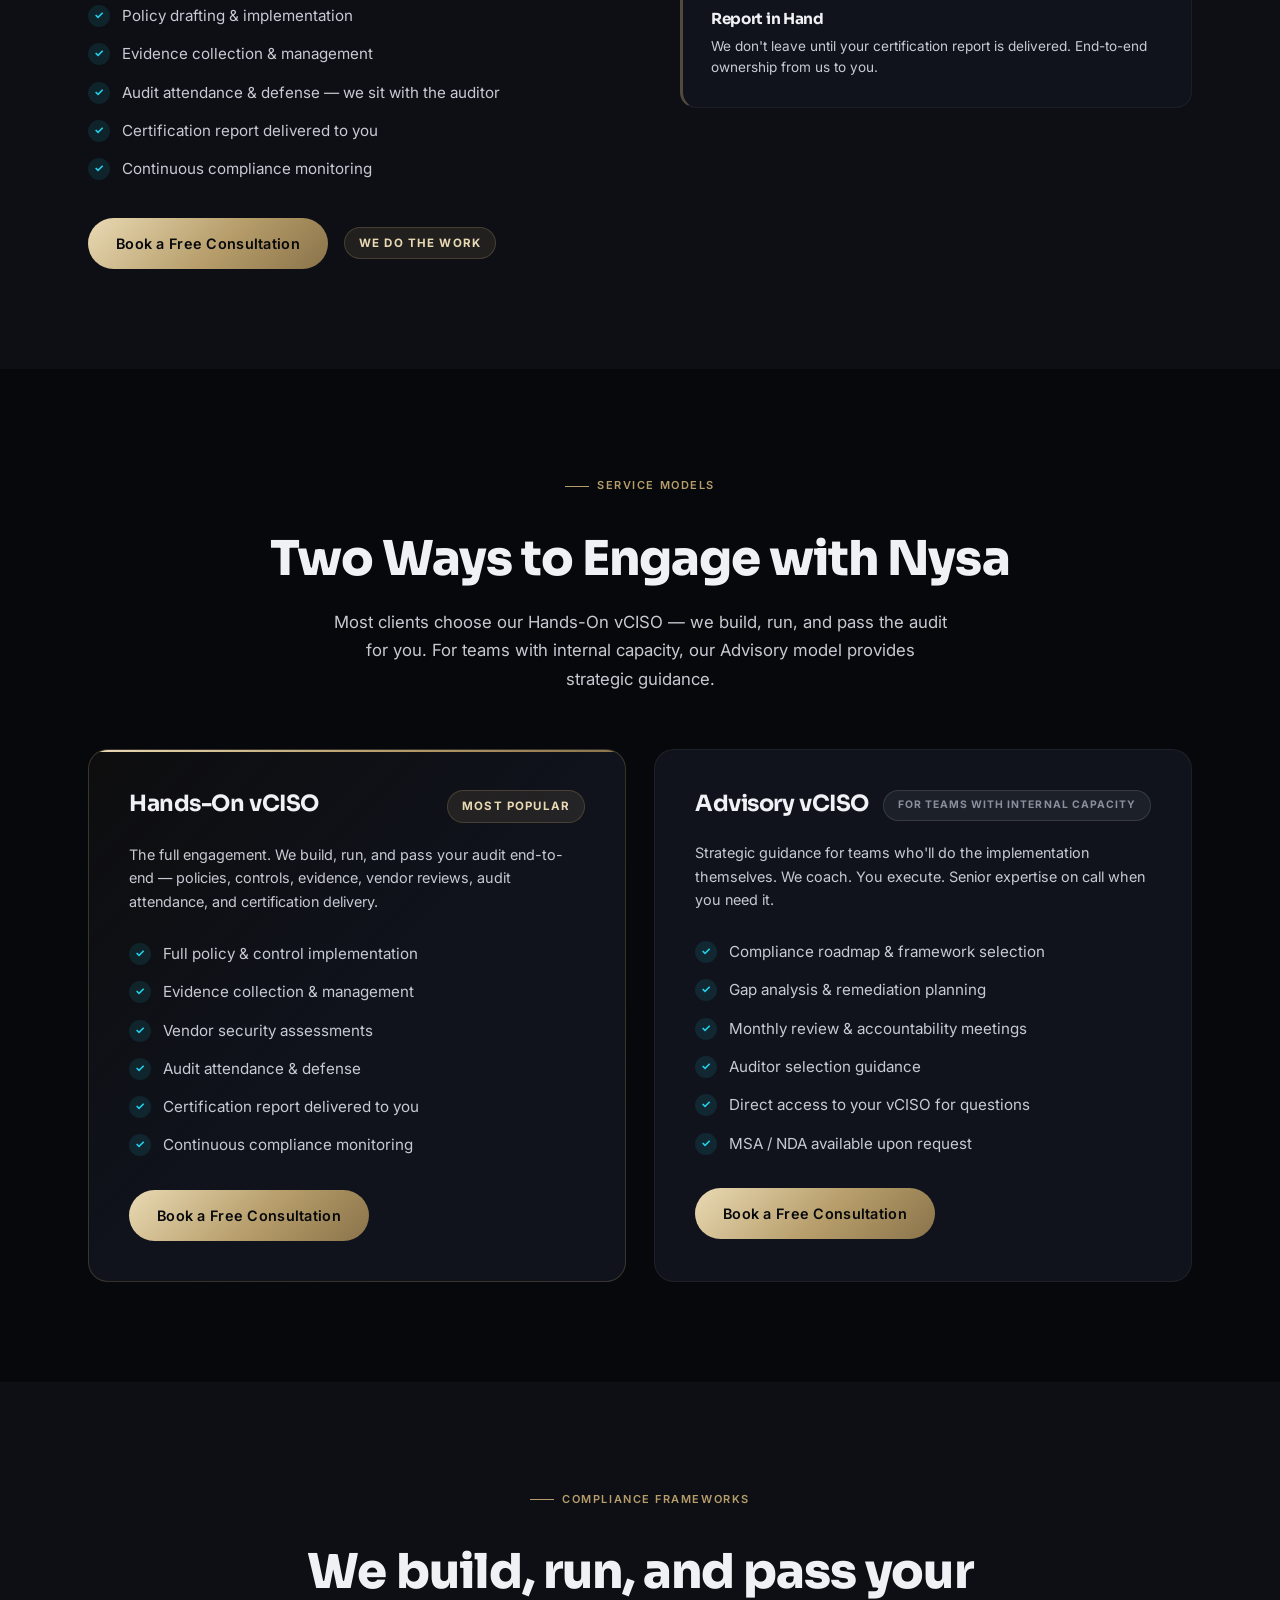
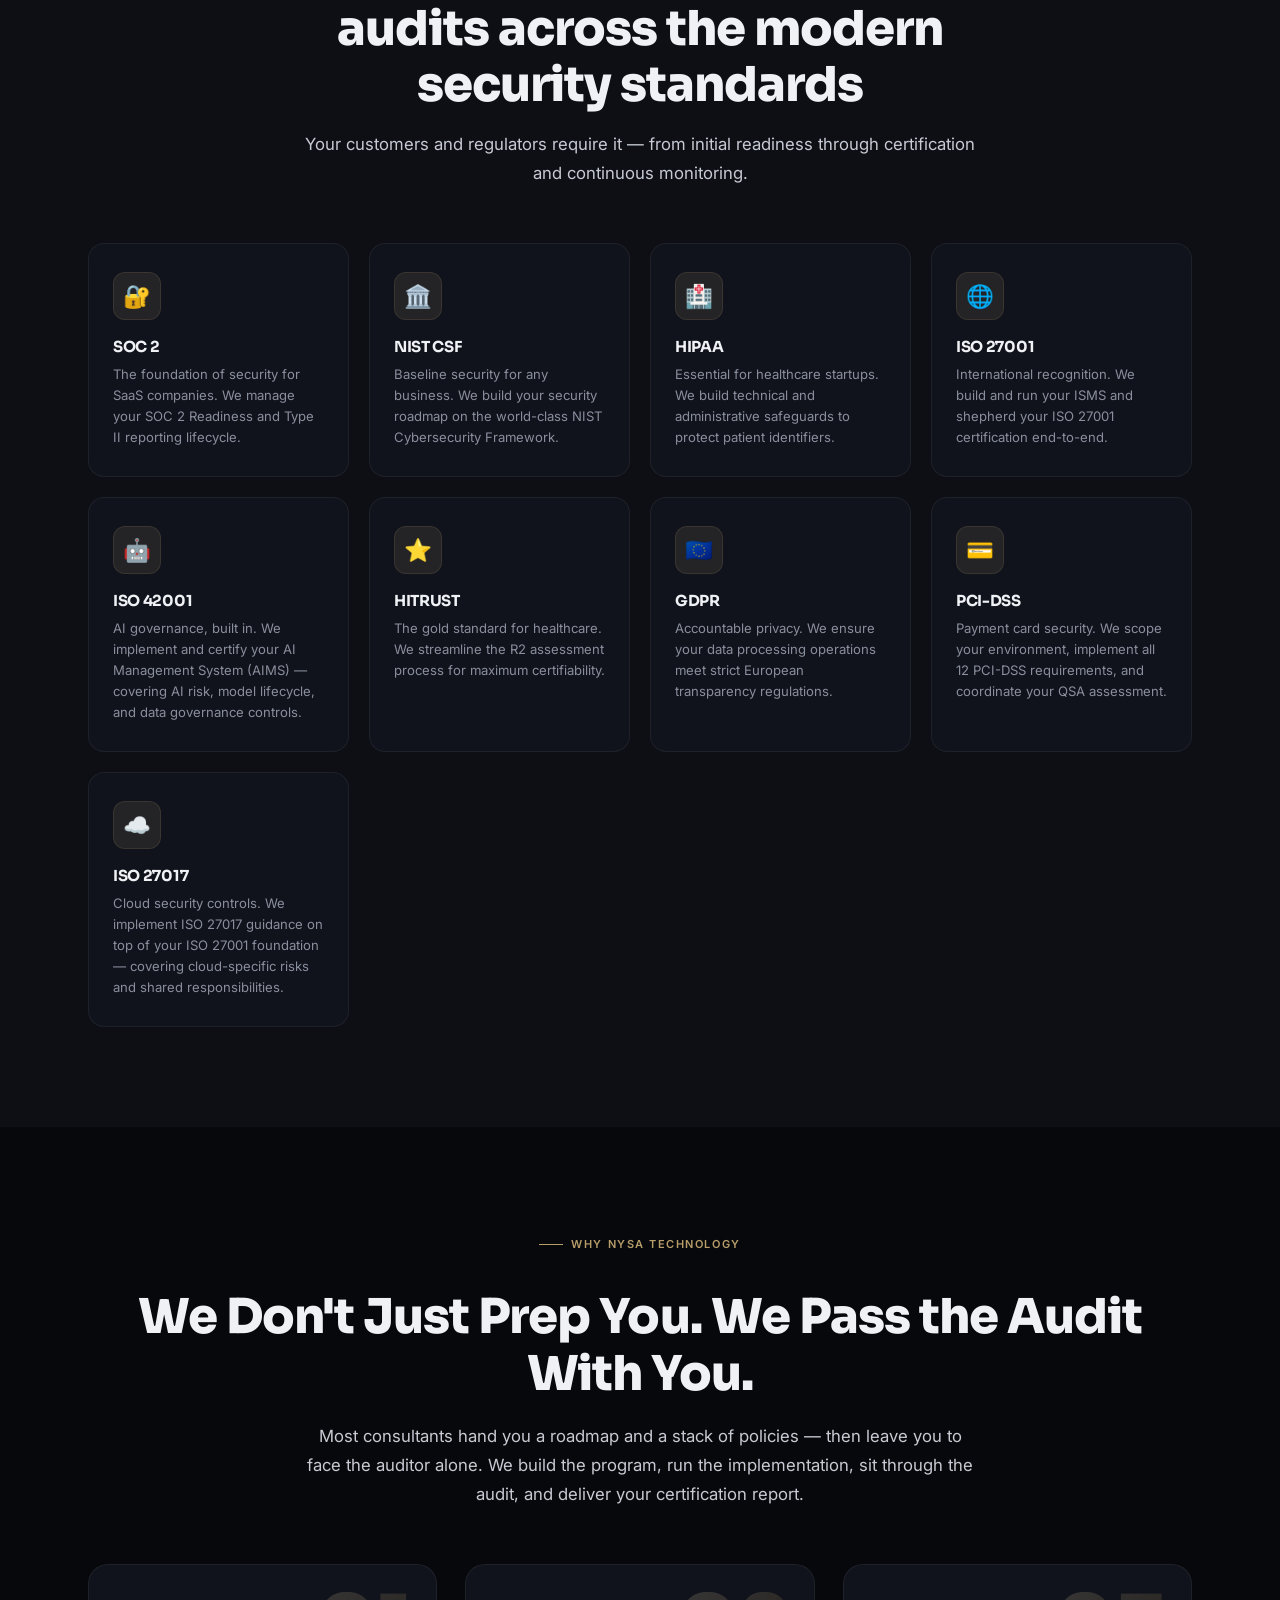
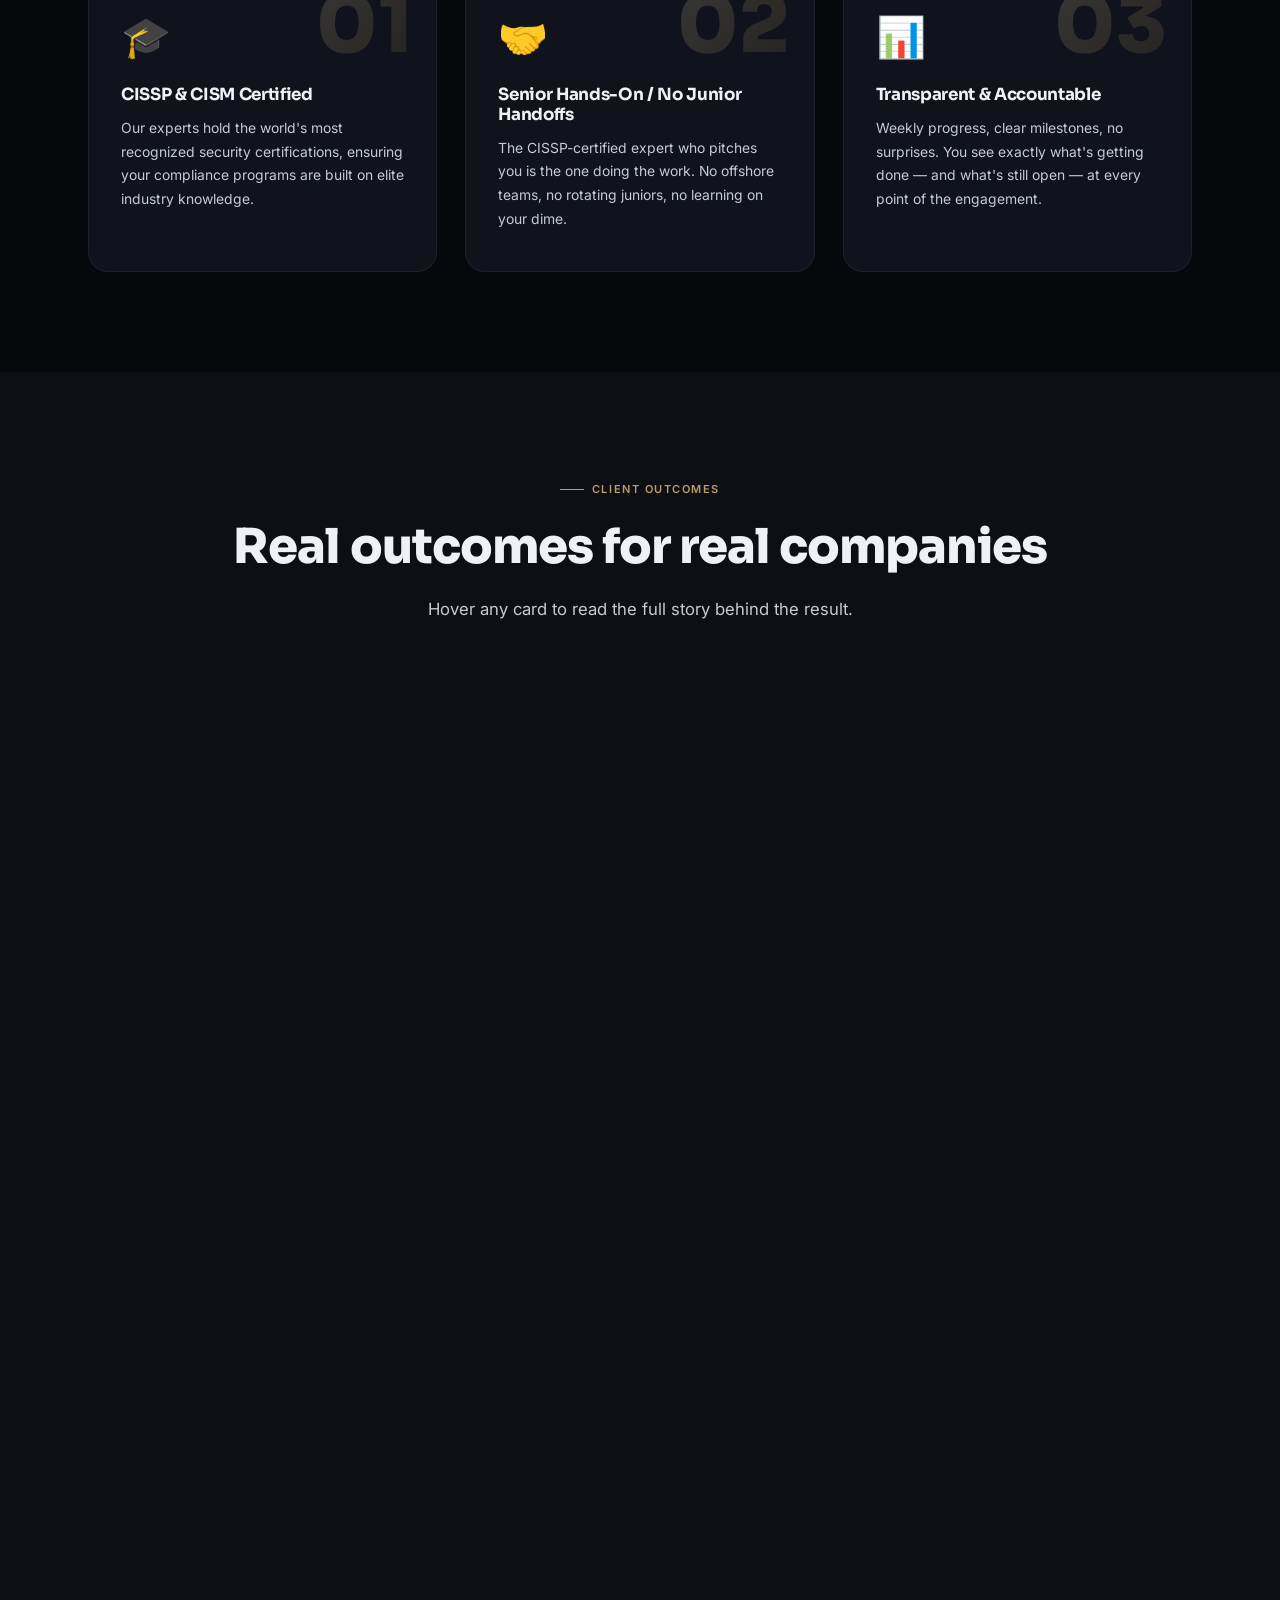
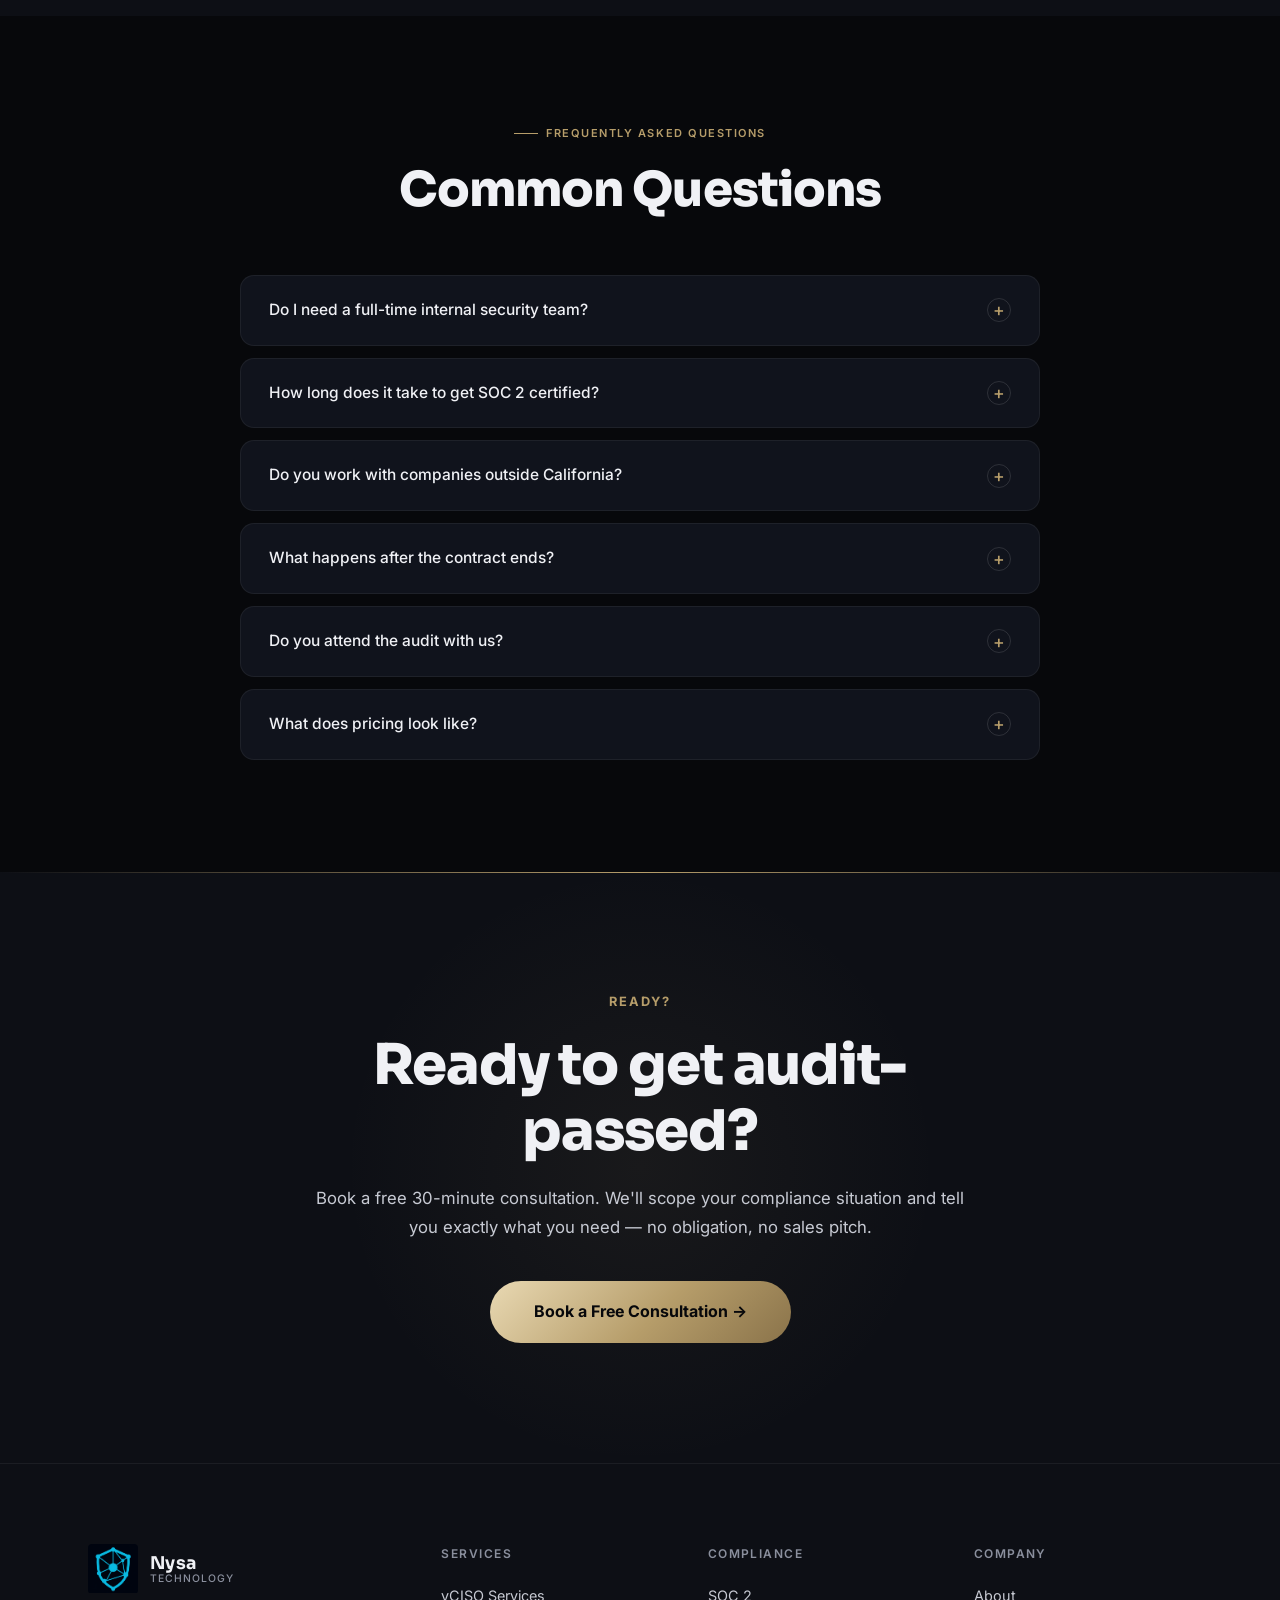
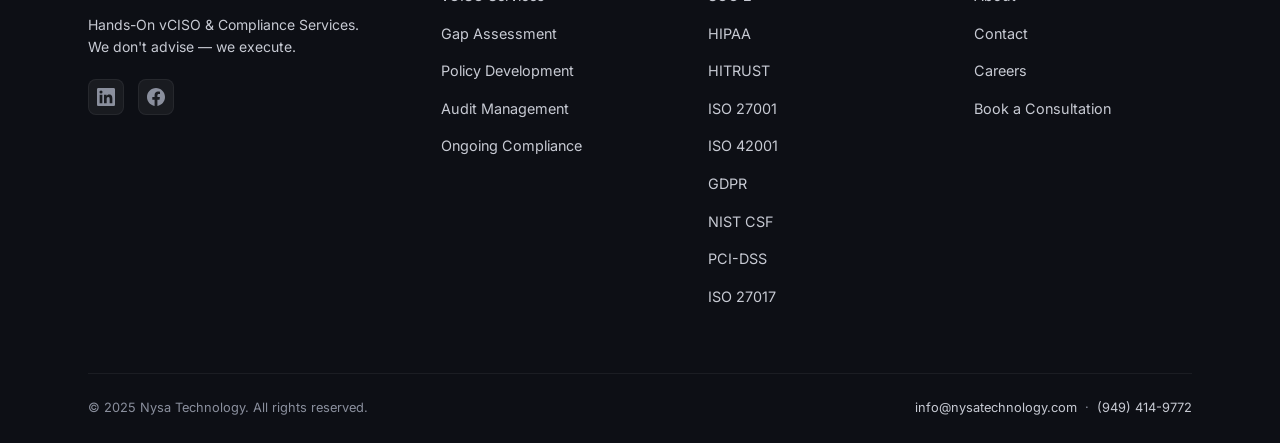
==== commit 0f398cb9: "Add files via upload" ====
--- a/index.html
+++ b/index.html
@@ -816,7 +816,6 @@
       <a href="index.html" class="nav-link">Home</a>
       <a href="services.html" class="nav-link">Services</a>
       <a href="compliance.html" class="nav-link">Compliance</a>
-      <a href="internal-audits.html" class="nav-link">Internal Audits</a>
       <a href="partners.html" class="nav-link">Solutions</a>
       <a href="about.html" class="nav-link">About</a>
       <a href="blog.html" class="nav-link">Blog</a>
@@ -836,7 +835,6 @@
   <a href="index.html" class="nav-link">Home</a>
   <a href="services.html" class="nav-link">Services</a>
   <a href="compliance.html" class="nav-link">Compliance</a>
-  <a href="internal-audits.html" class="nav-link">Internal Audits</a>
   <a href="about.html" class="nav-link">About</a>
   <a href="contact.html" class="nav-link">Contact</a><a href="careers.html" class="nav-link">Careers</a>
   <a href="https://calendly.com/pedrambk" target="_blank" rel="noopener" class="btn btn-primary">Book a Consultation</a>
@@ -908,6 +906,7 @@
               <span class="tag">HIPAA</span>
               <span class="tag">HITRUST</span>
               <span class="tag">ISO 27001</span>
+              <span class="tag">ISO 42001</span>
               <span class="tag">GDPR</span>
               <span class="tag">NIST</span>
               <span class="tag">PCI-DSS</span>
@@ -936,6 +935,7 @@
     <span class="marquee-item"><span class="marquee-dot"></span>HIPAA Compliance</span>
     <span class="marquee-item"><span class="marquee-dot"></span>HITRUST R2</span>
     <span class="marquee-item"><span class="marquee-dot"></span>ISO 27001</span>
+    <span class="marquee-item"><span class="marquee-dot"></span>ISO 42001</span>
     <span class="marquee-item"><span class="marquee-dot"></span>GDPR</span>
     <span class="marquee-item"><span class="marquee-dot"></span>NIST CSF</span>
     <span class="marquee-item"><span class="marquee-dot"></span>PCI-DSS</span>
@@ -949,6 +949,7 @@
     <span class="marquee-item"><span class="marquee-dot"></span>HIPAA Compliance</span>
     <span class="marquee-item"><span class="marquee-dot"></span>HITRUST R2</span>
     <span class="marquee-item"><span class="marquee-dot"></span>ISO 27001</span>
+    <span class="marquee-item"><span class="marquee-dot"></span>ISO 42001</span>
     <span class="marquee-item"><span class="marquee-dot"></span>GDPR</span>
     <span class="marquee-item"><span class="marquee-dot"></span>NIST CSF</span>
     <span class="marquee-item"><span class="marquee-dot"></span>PCI-DSS</span>
@@ -971,7 +972,7 @@
         <span class="stat-label">Audits Passed</span>
       </div>
       <div class="stat-item">
-        <span class="stat-number" data-count="8" data-suffix="">0</span>
+        <span class="stat-number" data-count="9" data-suffix="">0</span>
         <span class="stat-label">Frameworks Supported</span>
       </div>
       <div class="stat-item">
@@ -1173,6 +1174,11 @@
         <div class="fw-card-icon">🌐</div>
         <h3>ISO 27001</h3>
         <p>International recognition. We build and run your ISMS and shepherd your ISO 27001 certification end-to-end.</p>
+      </div>
+      <div class="fw-card reveal delay-2">
+        <div class="fw-card-icon">🤖</div>
+        <h3>ISO 42001</h3>
+        <p>AI governance, built in. We implement and certify your AI Management System (AIMS) — covering AI risk, model lifecycle, and data governance controls.</p>
       </div>
       <div class="fw-card reveal delay-2">
         <div class="fw-card-icon">⭐</div>
@@ -1527,7 +1533,6 @@
           <li><a href="services.html">Policy Development</a></li>
           <li><a href="services.html">Audit Management</a></li>
           <li><a href="services.html">Ongoing Compliance</a></li>
-          <li><a href="internal-audits.html">ISO Internal Audits</a></li>
         </ul>
       </div>
       <div class="footer-col">
@@ -1537,6 +1542,7 @@
           <li><a href="compliance.html">HIPAA</a></li>
           <li><a href="compliance.html">HITRUST</a></li>
           <li><a href="compliance.html">ISO 27001</a></li>
+          <li><a href="compliance.html">ISO 42001</a></li>
           <li><a href="compliance.html">GDPR</a></li>
           <li><a href="compliance.html">NIST CSF</a></li>
           <li><a href="compliance.html">PCI-DSS</a></li>
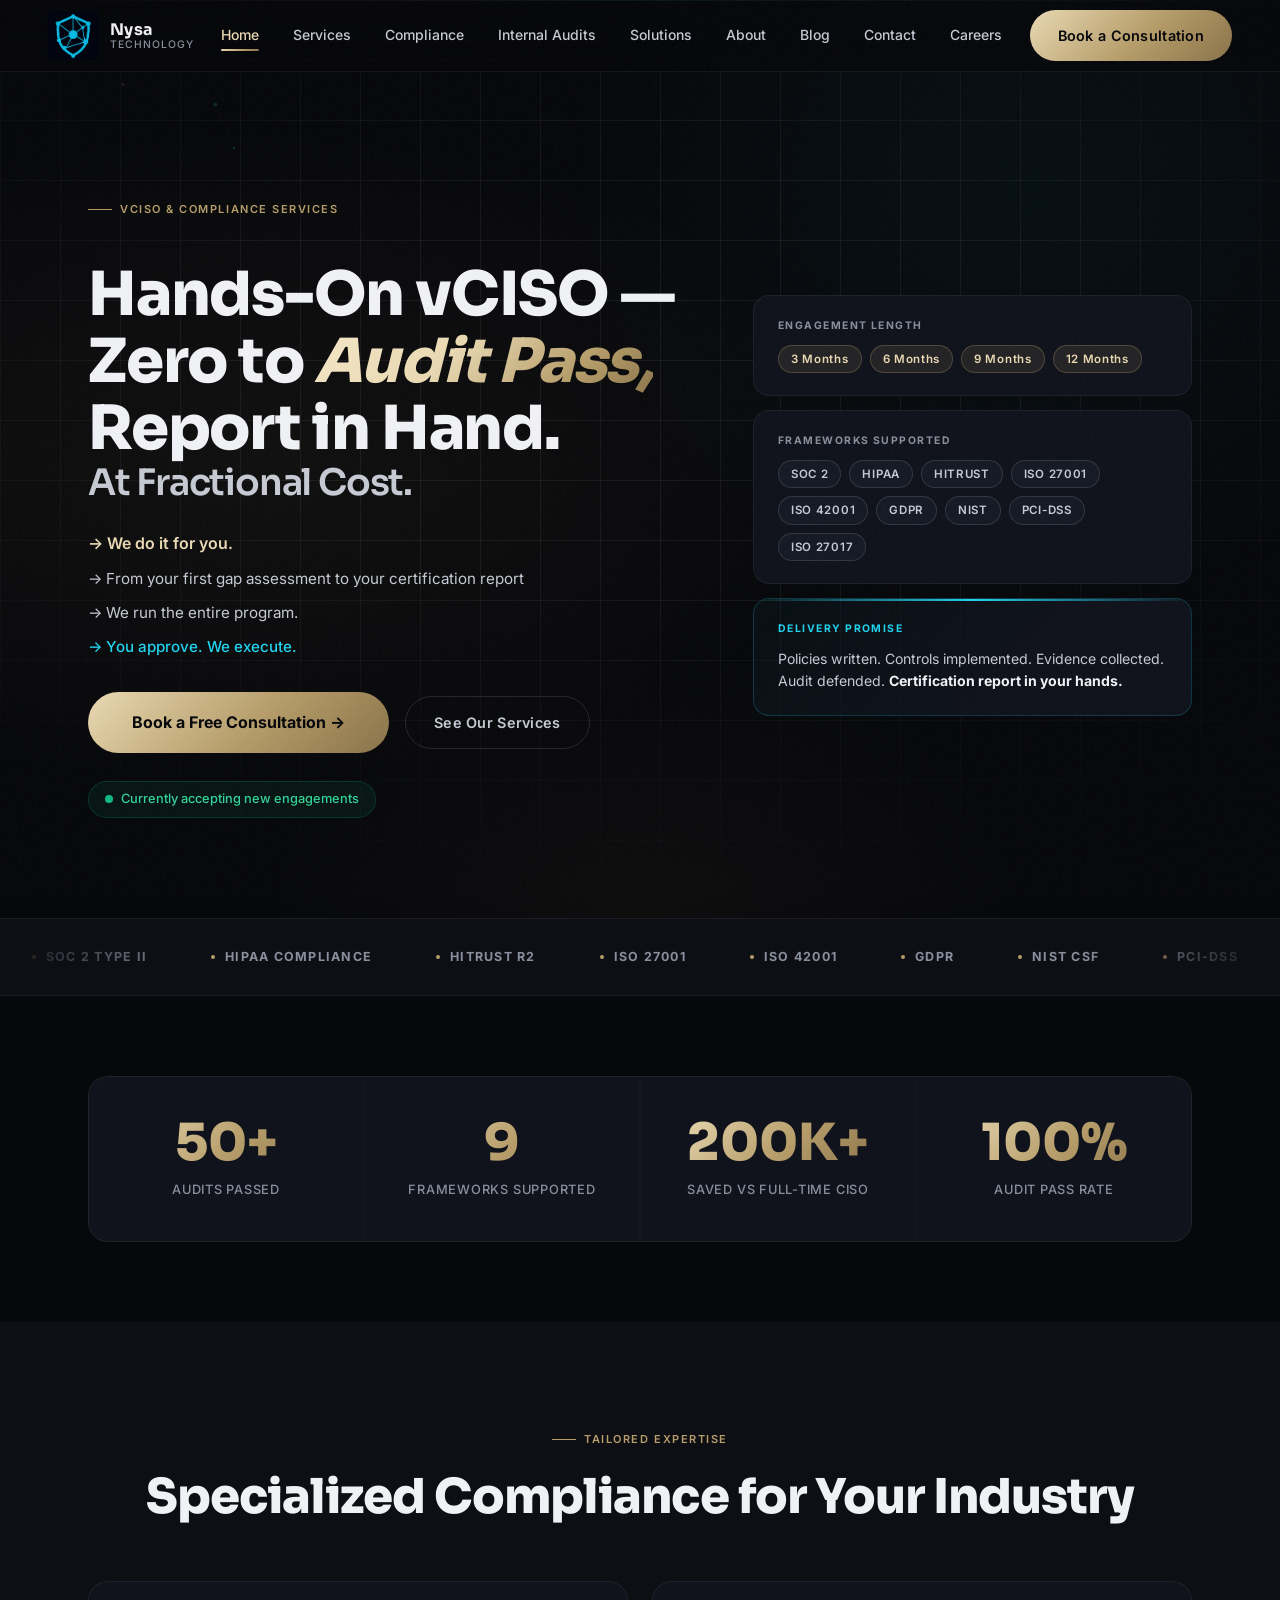
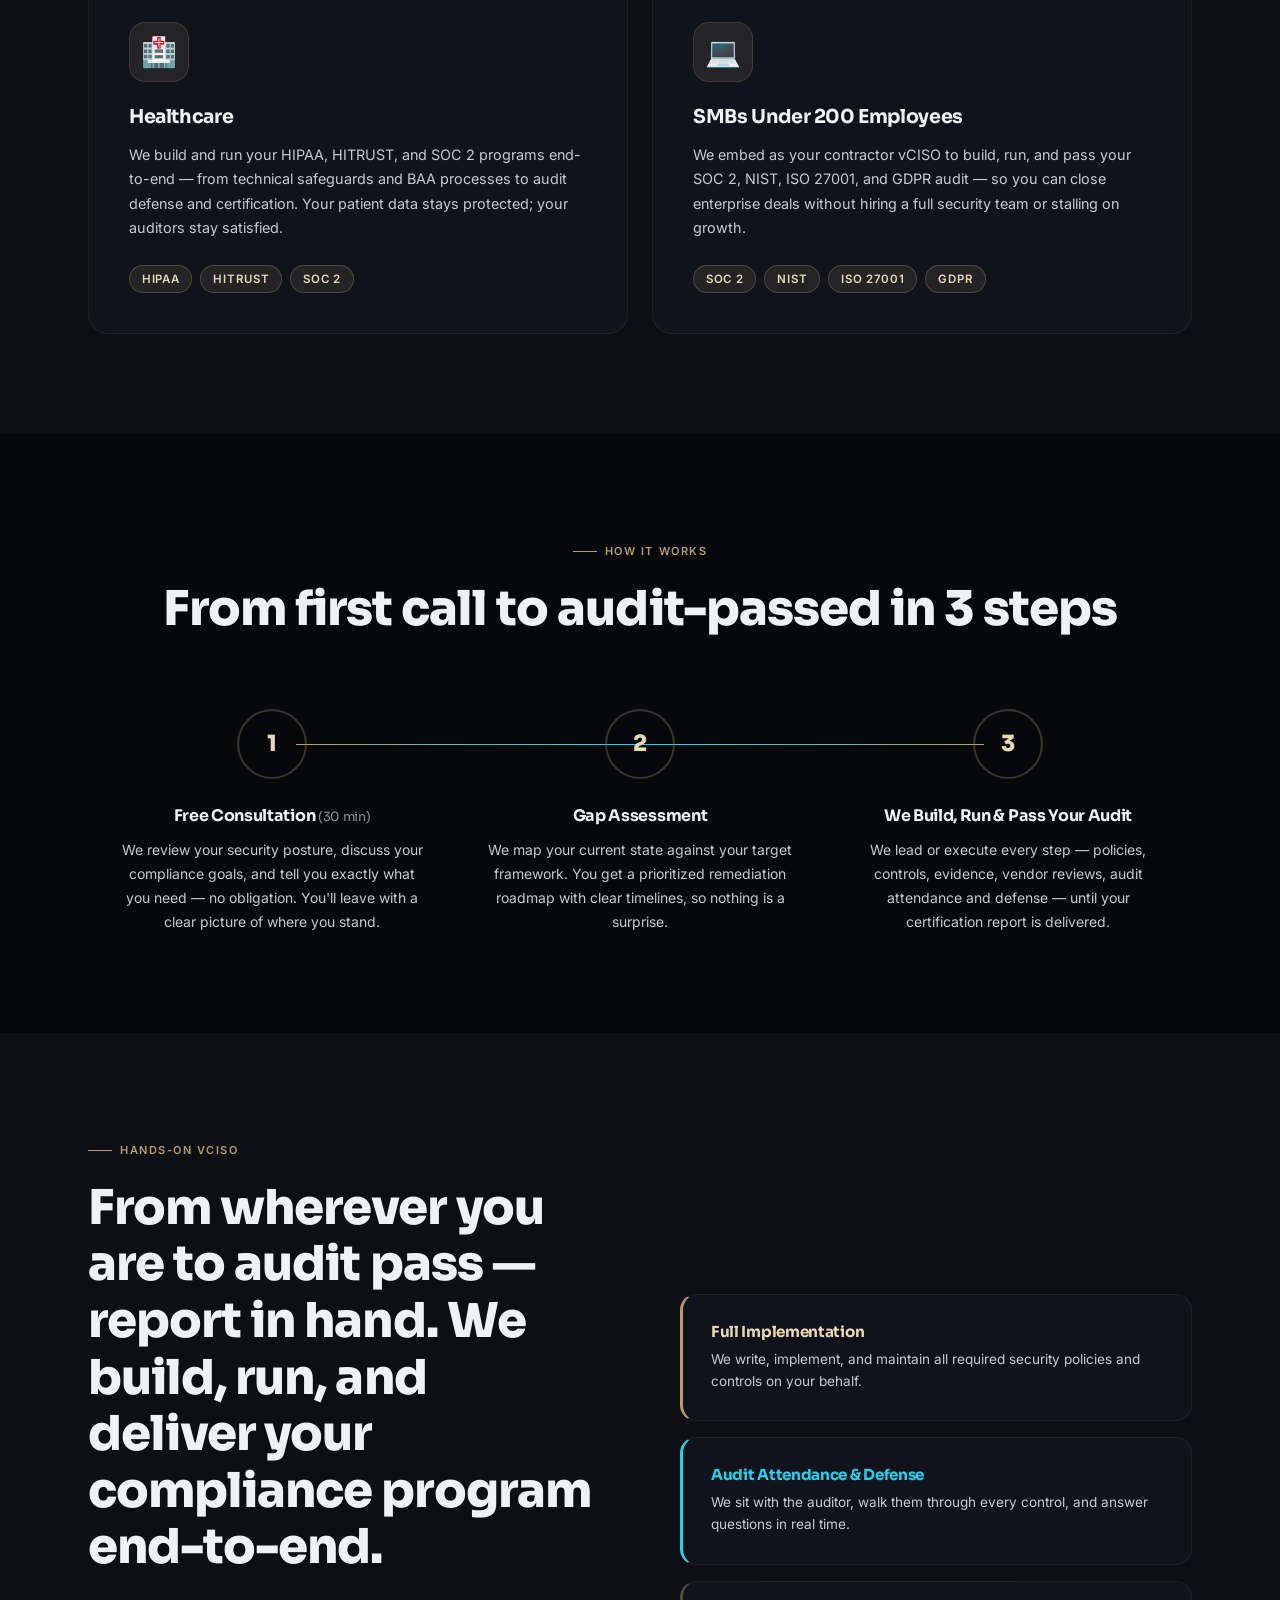
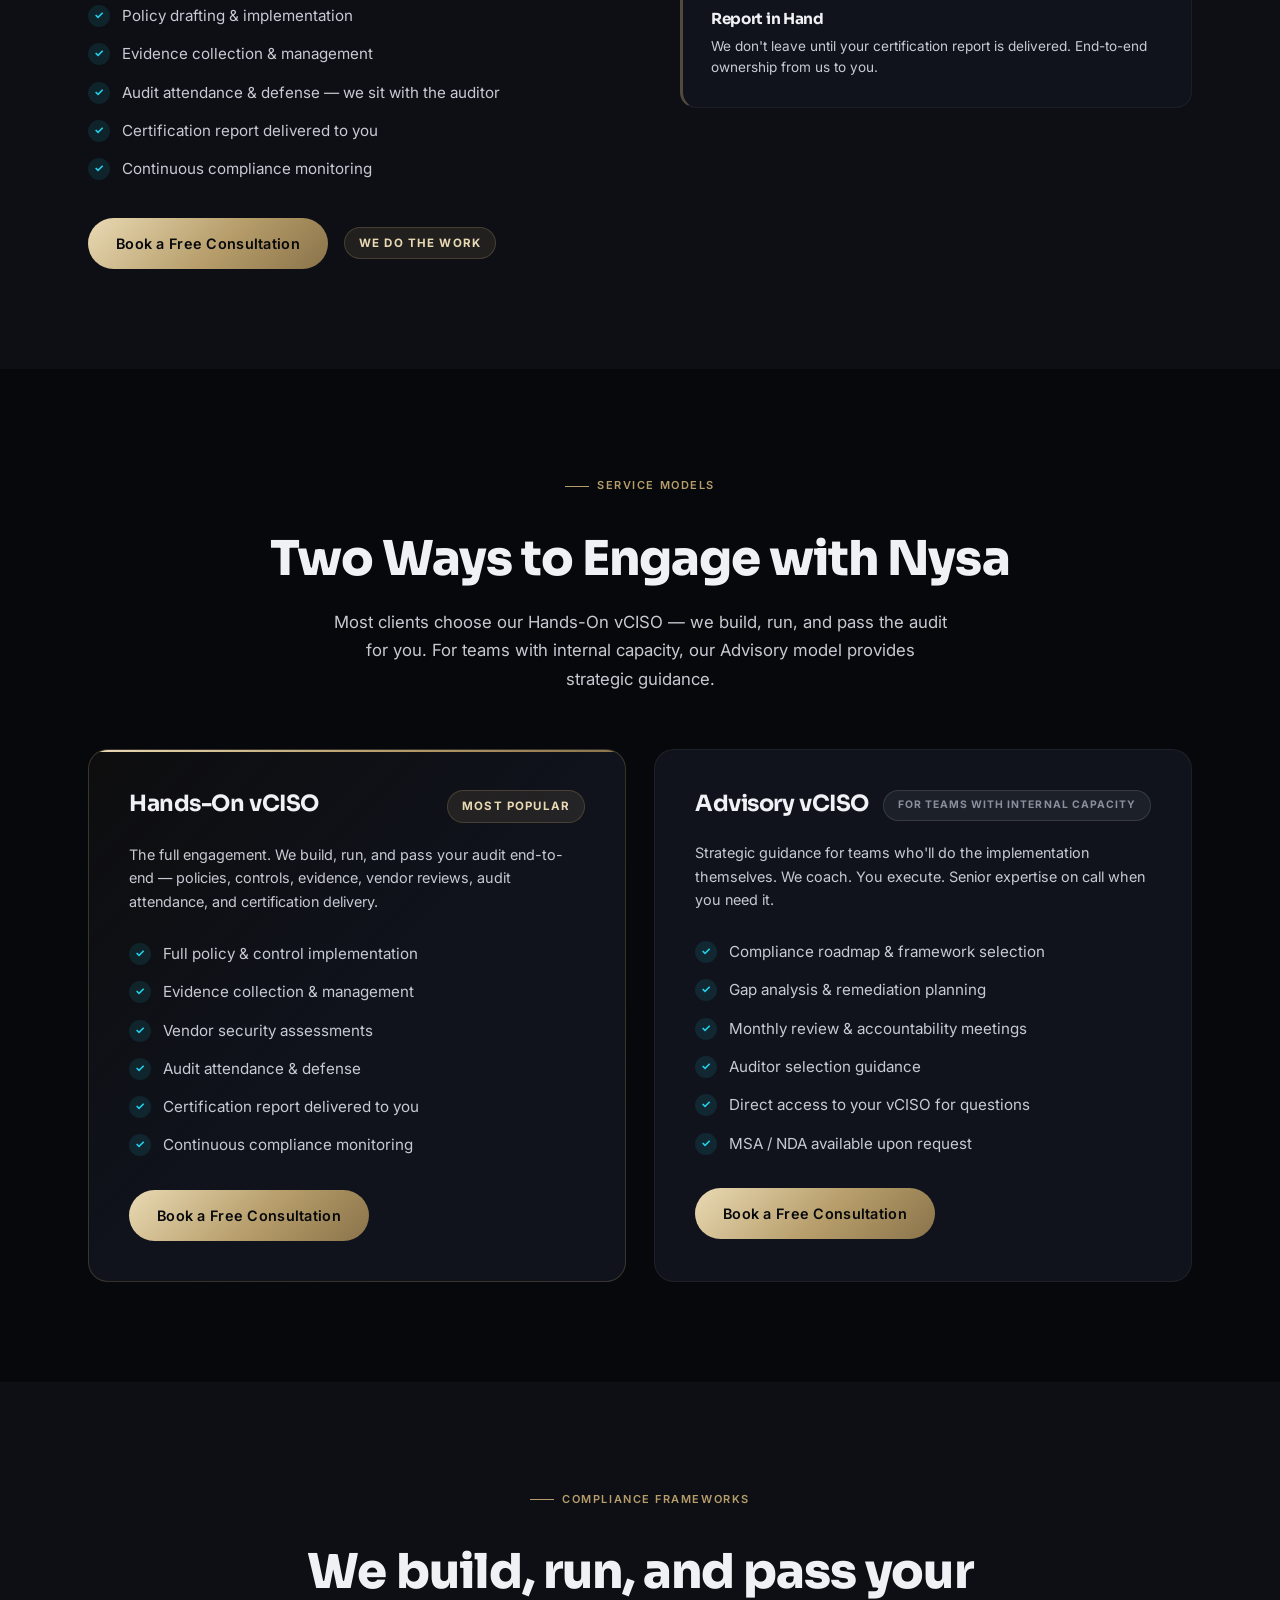
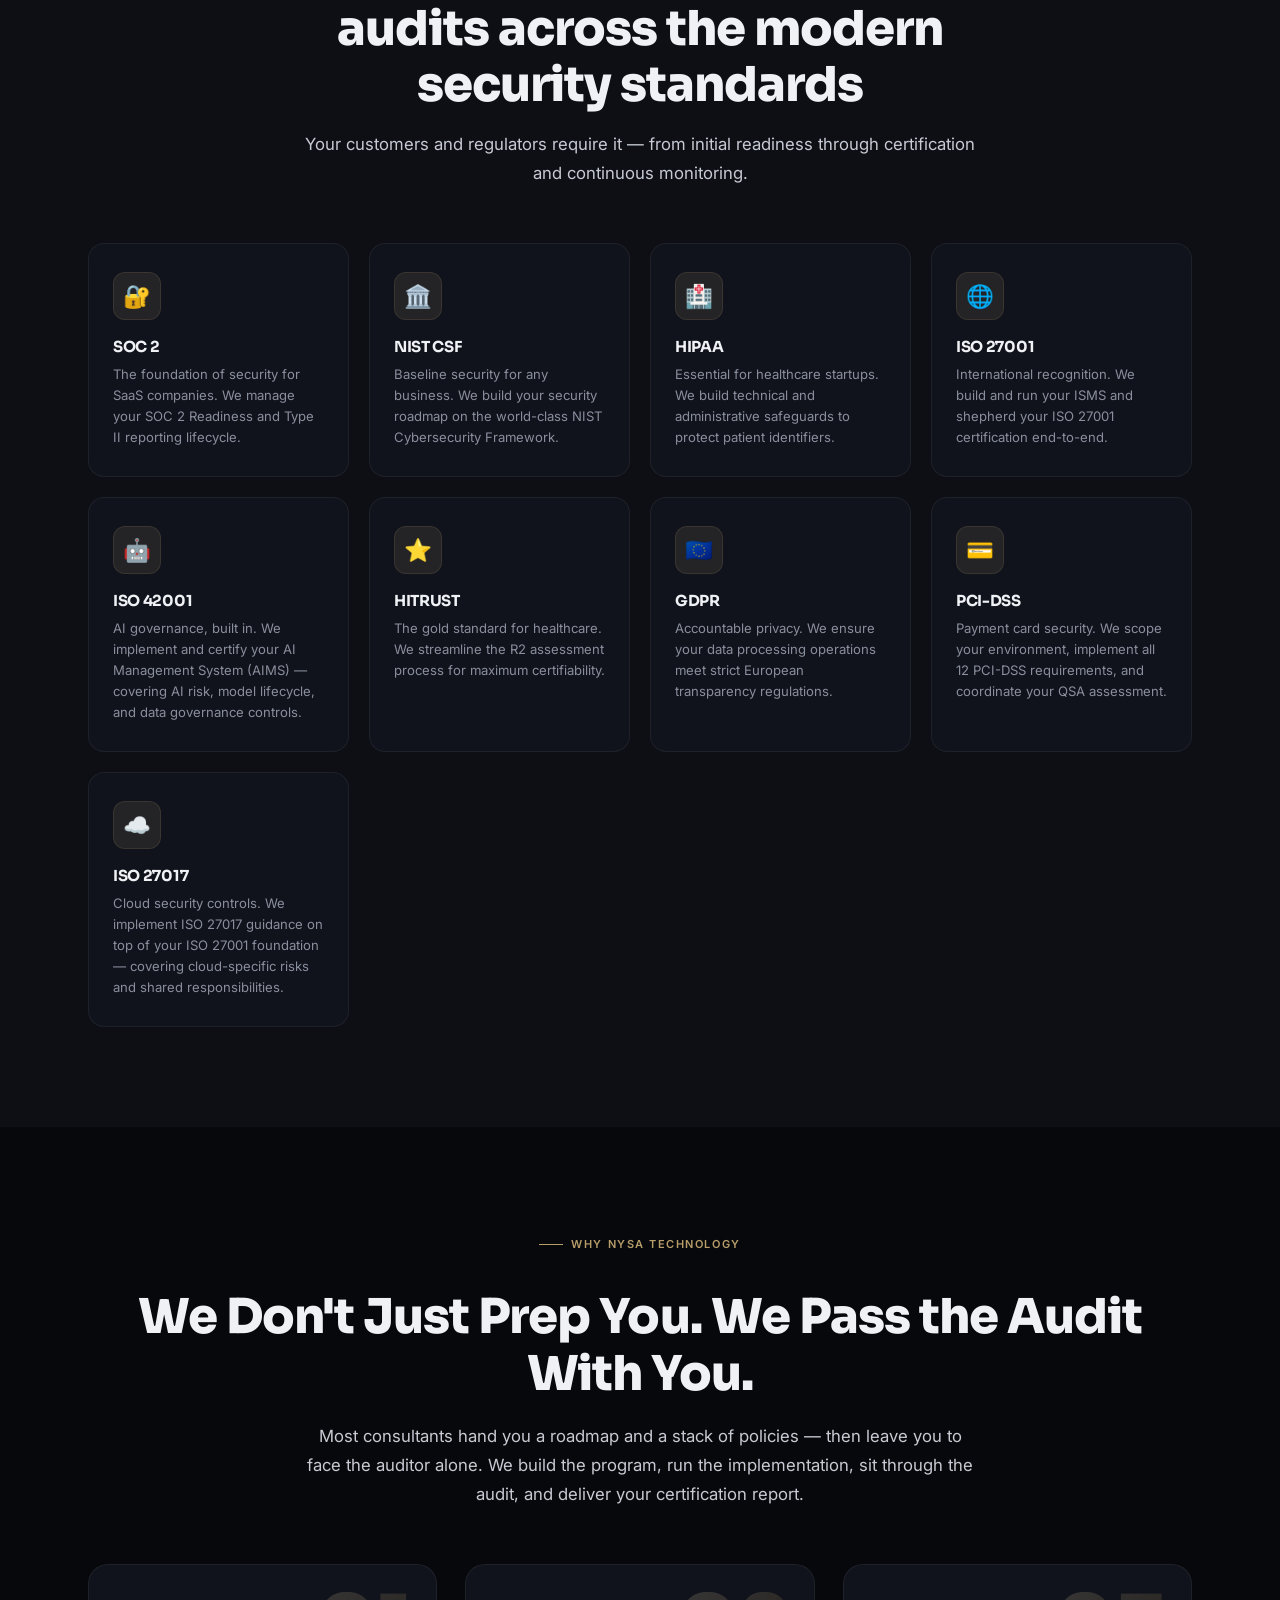
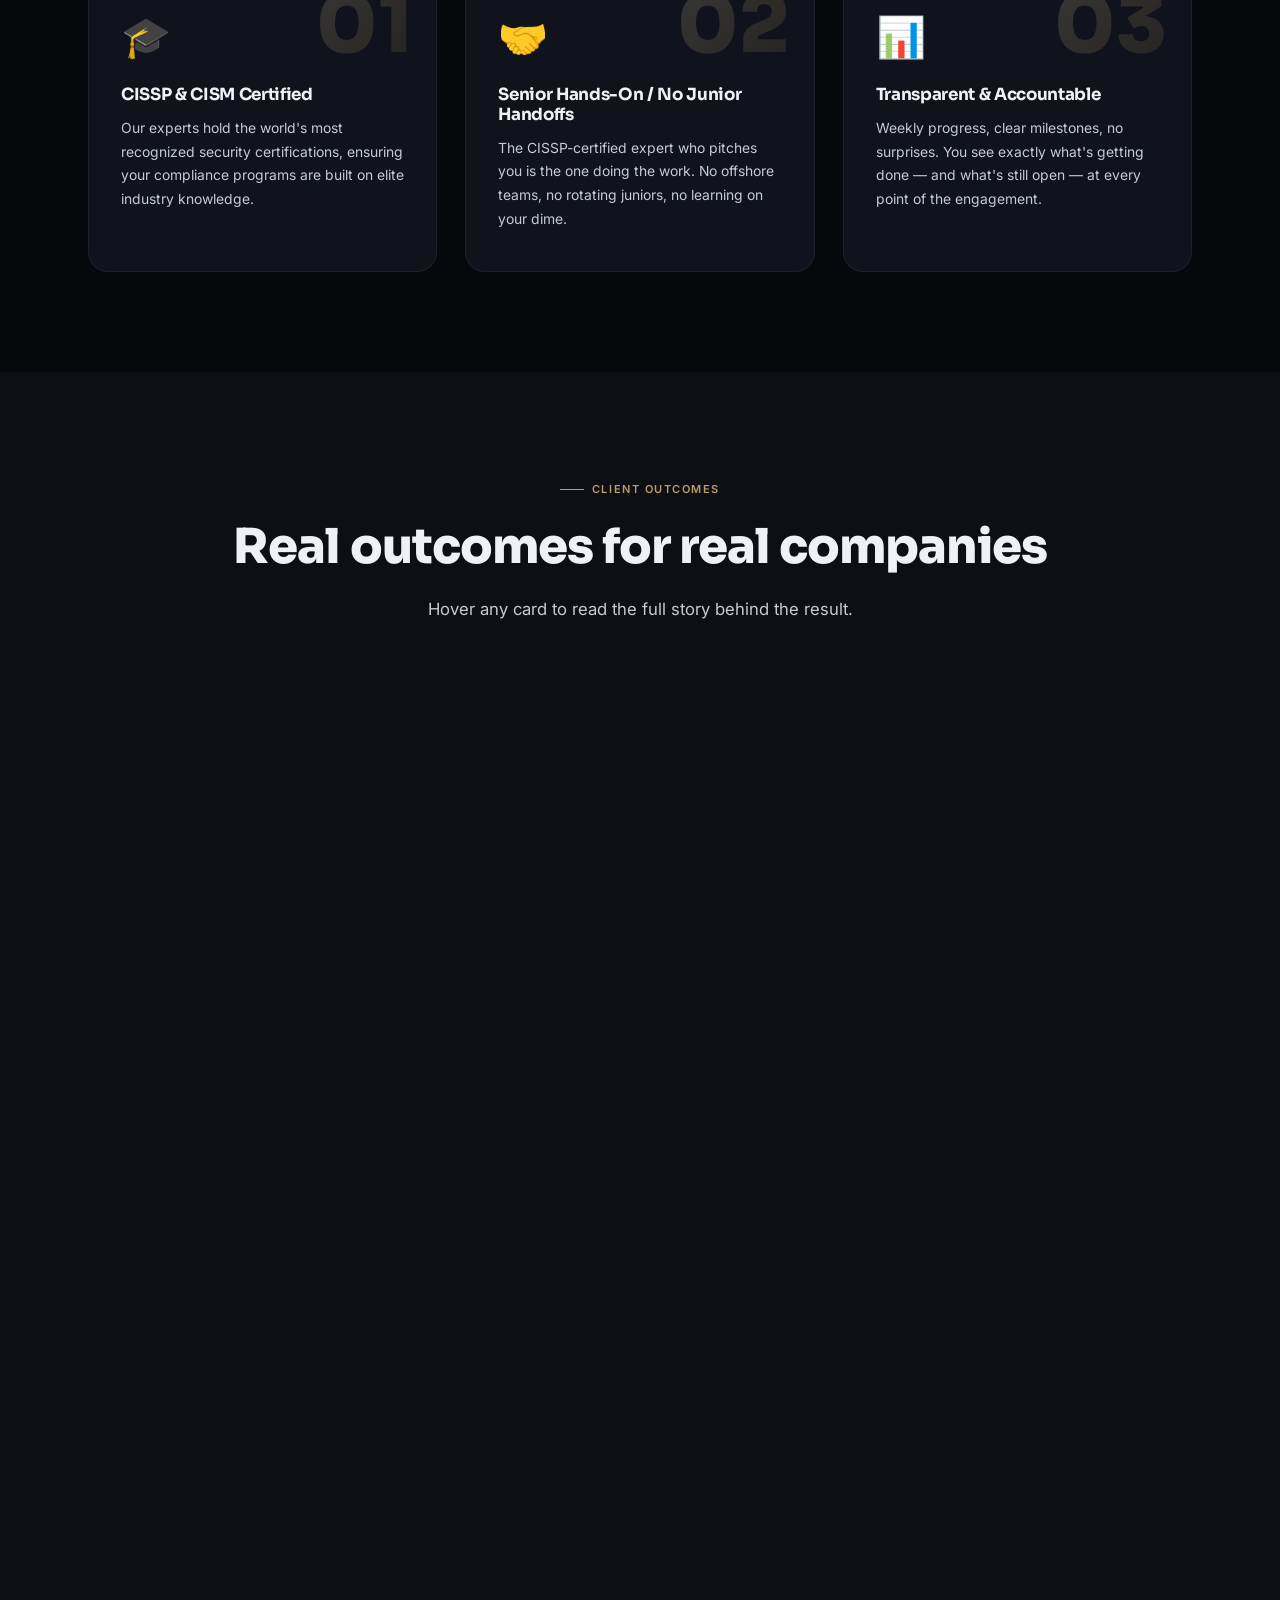
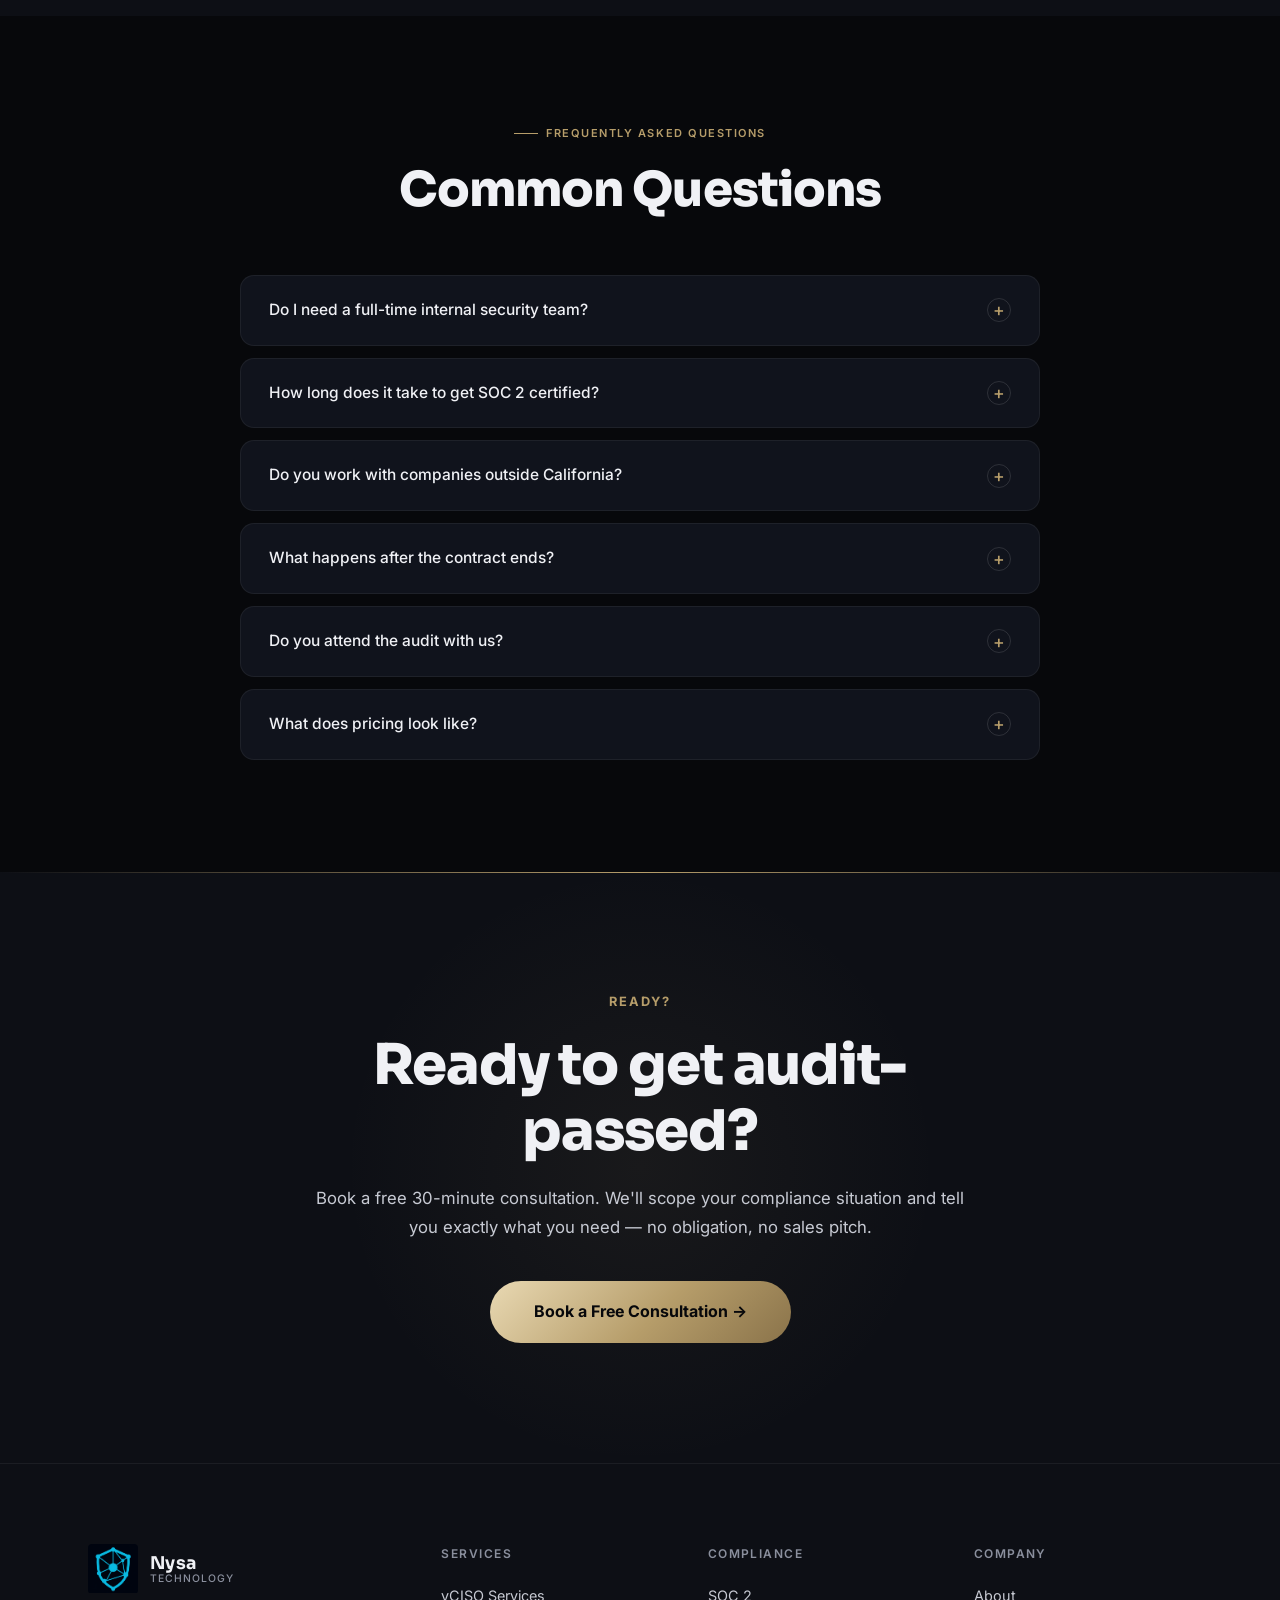
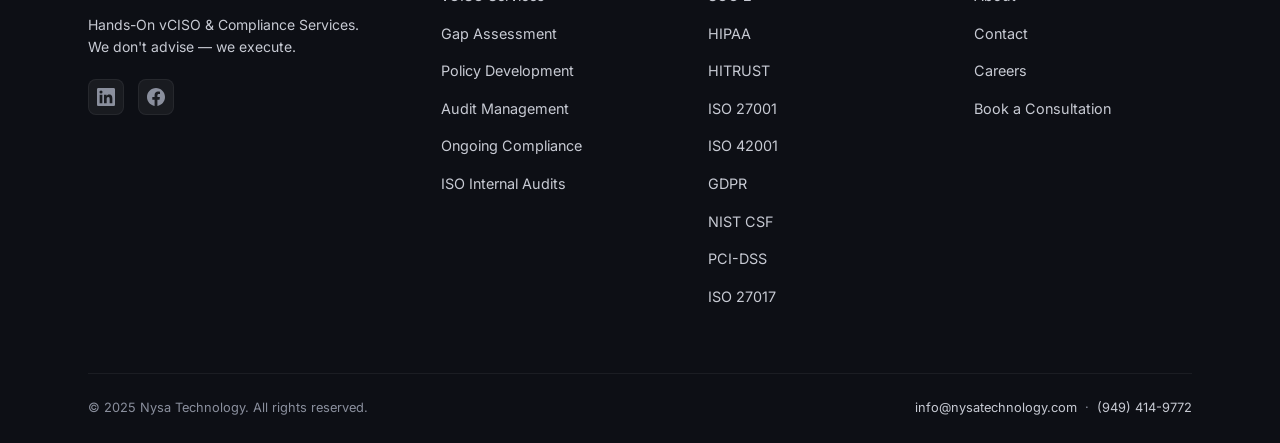
==== commit ffb60830: "Add files via upload" ====
--- a/index.html
+++ b/index.html
@@ -816,6 +816,7 @@
       <a href="index.html" class="nav-link">Home</a>
       <a href="services.html" class="nav-link">Services</a>
       <a href="compliance.html" class="nav-link">Compliance</a>
+      <a href="internal-audits.html" class="nav-link">Internal Audits</a>
       <a href="partners.html" class="nav-link">Solutions</a>
       <a href="about.html" class="nav-link">About</a>
       <a href="blog.html" class="nav-link">Blog</a>
@@ -835,6 +836,7 @@
   <a href="index.html" class="nav-link">Home</a>
   <a href="services.html" class="nav-link">Services</a>
   <a href="compliance.html" class="nav-link">Compliance</a>
+  <a href="internal-audits.html" class="nav-link">Internal Audits</a>
   <a href="about.html" class="nav-link">About</a>
   <a href="contact.html" class="nav-link">Contact</a><a href="careers.html" class="nav-link">Careers</a>
   <a href="https://calendly.com/pedrambk" target="_blank" rel="noopener" class="btn btn-primary">Book a Consultation</a>
@@ -1533,6 +1535,7 @@
           <li><a href="services.html">Policy Development</a></li>
           <li><a href="services.html">Audit Management</a></li>
           <li><a href="services.html">Ongoing Compliance</a></li>
+          <li><a href="internal-audits.html">ISO Internal Audits</a></li>
         </ul>
       </div>
       <div class="footer-col">
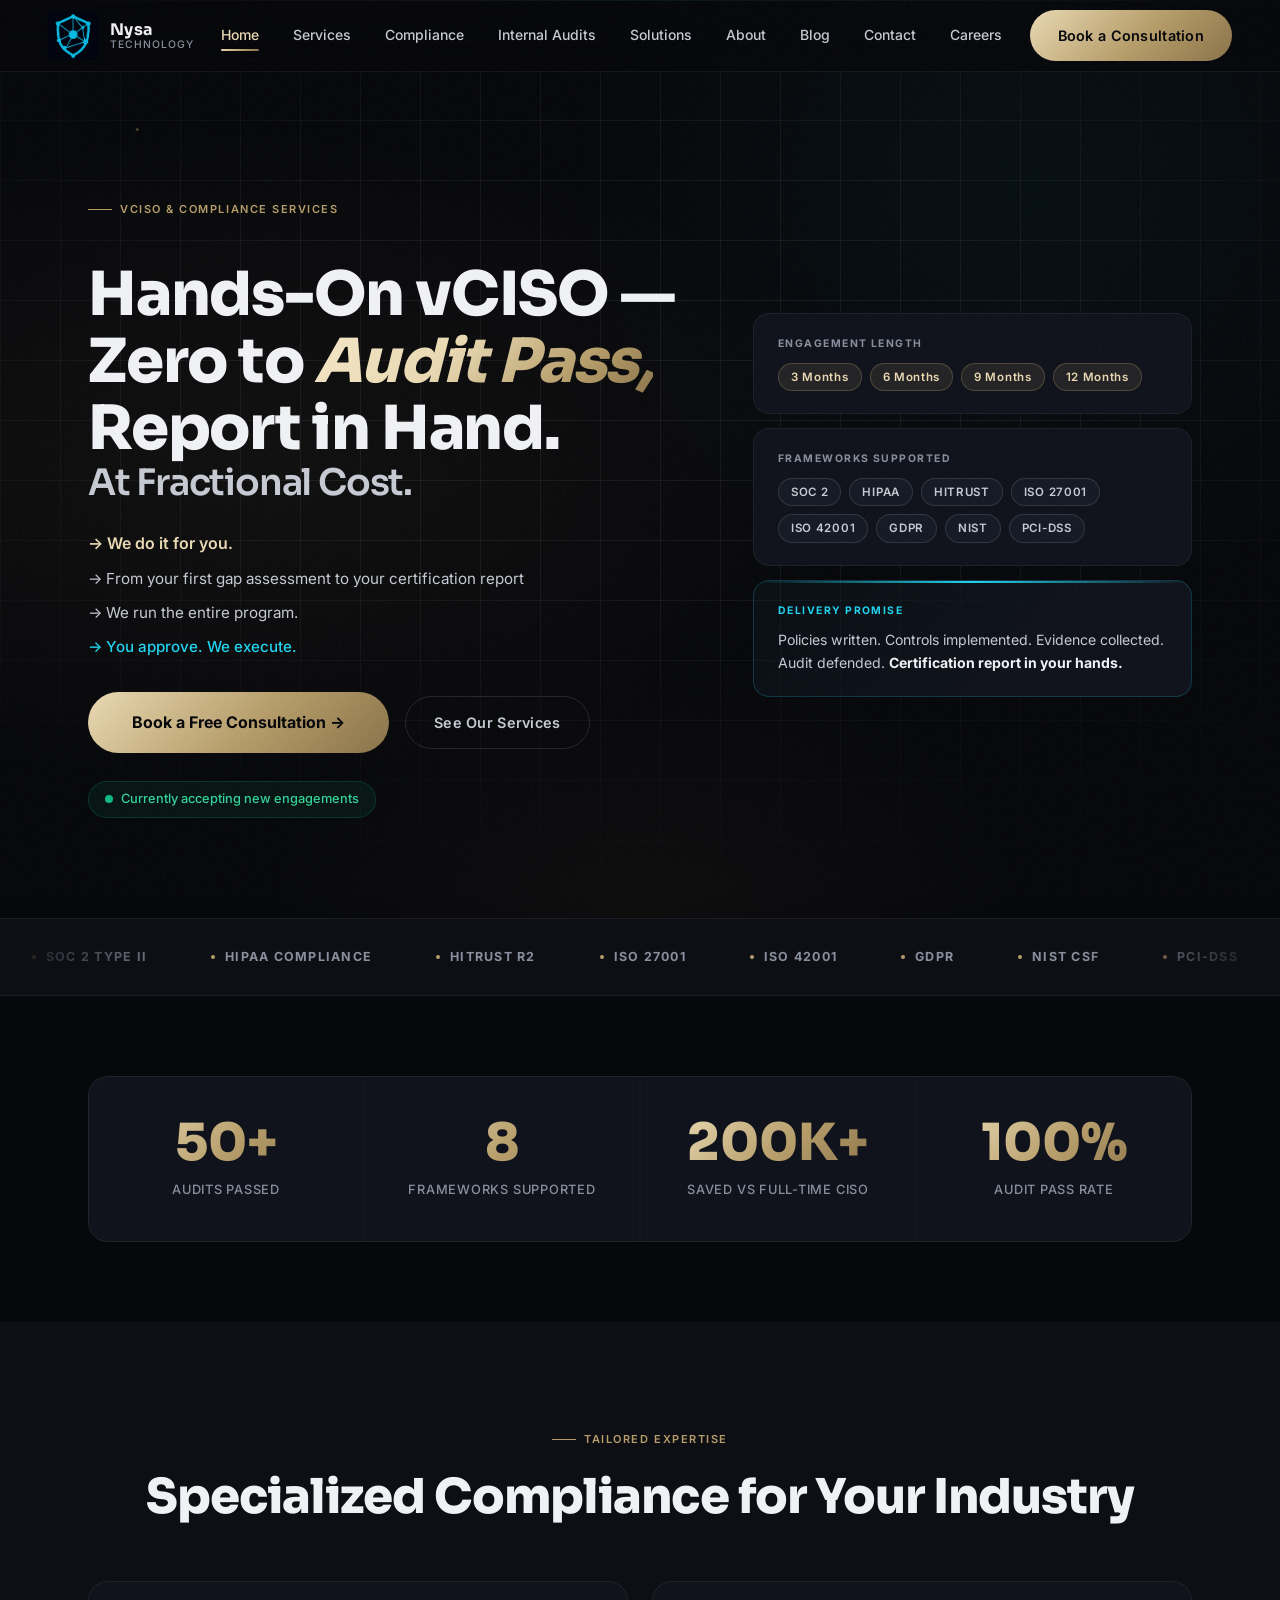
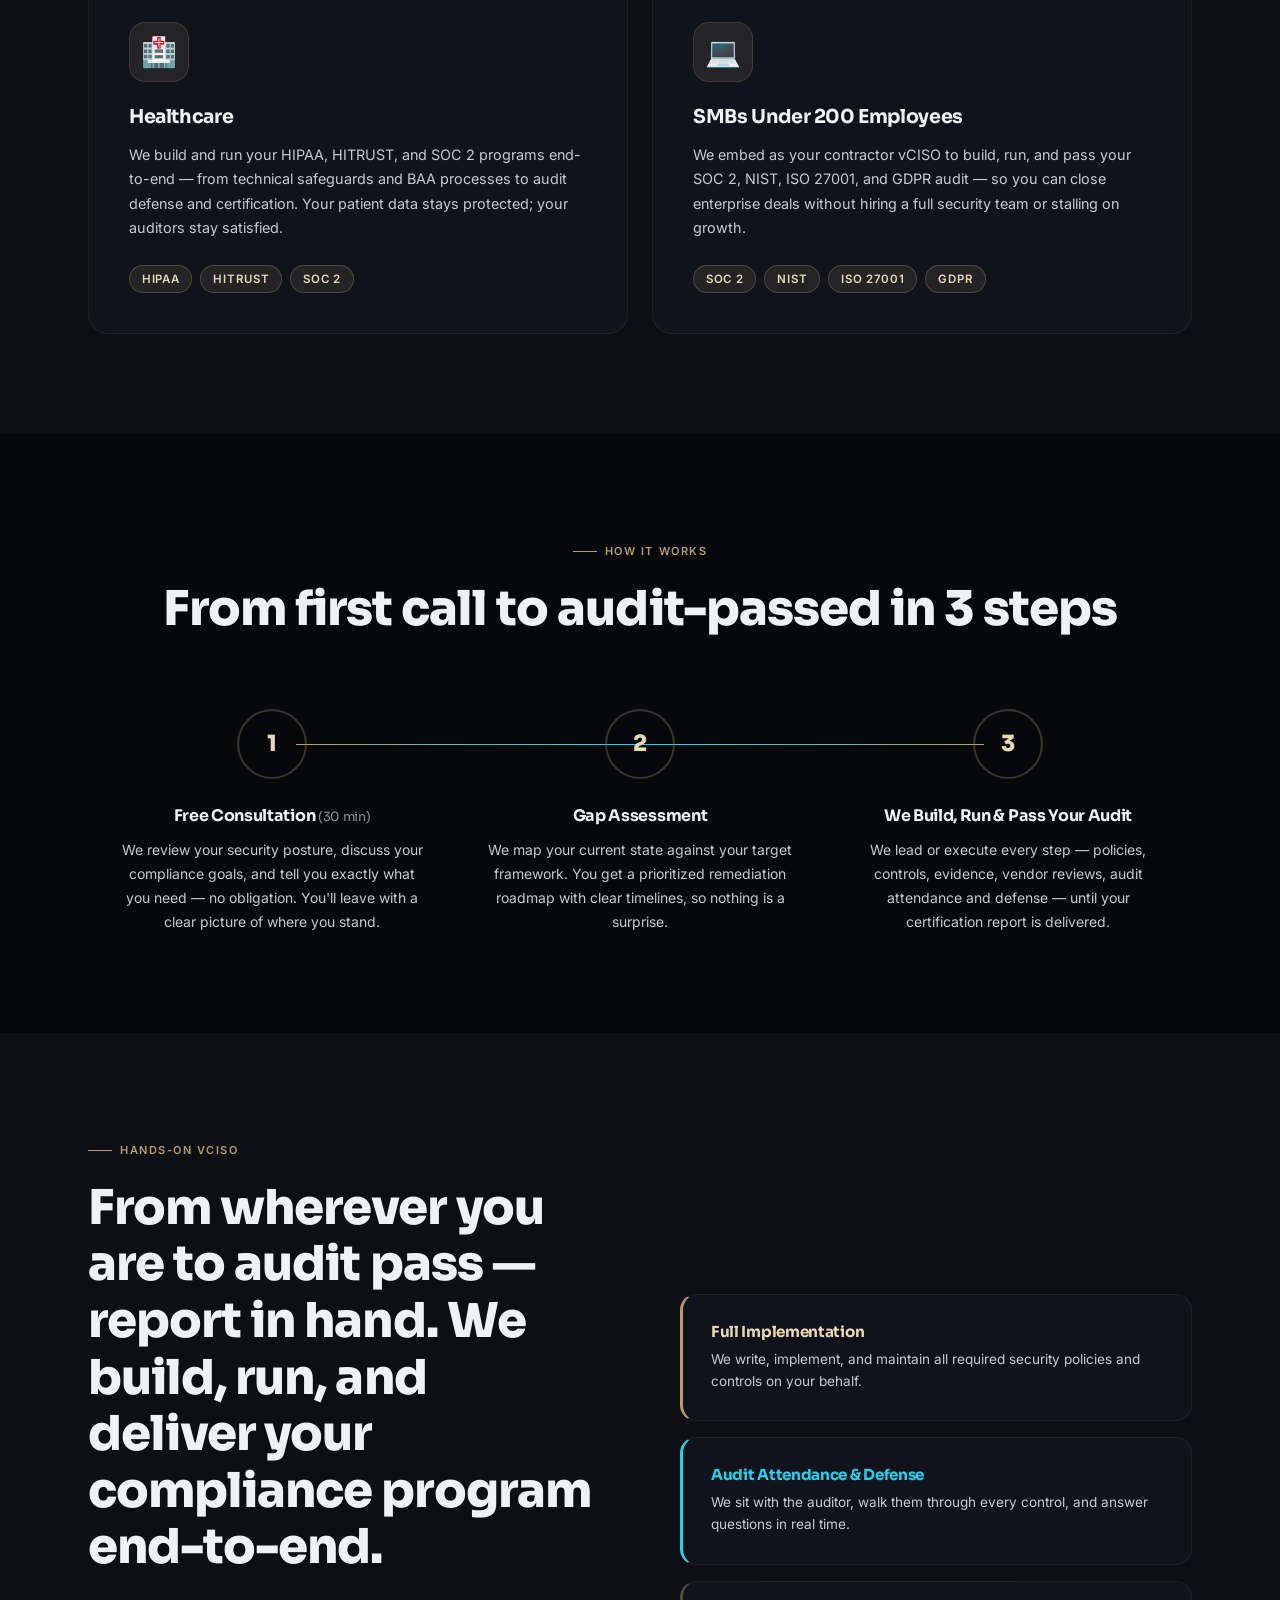
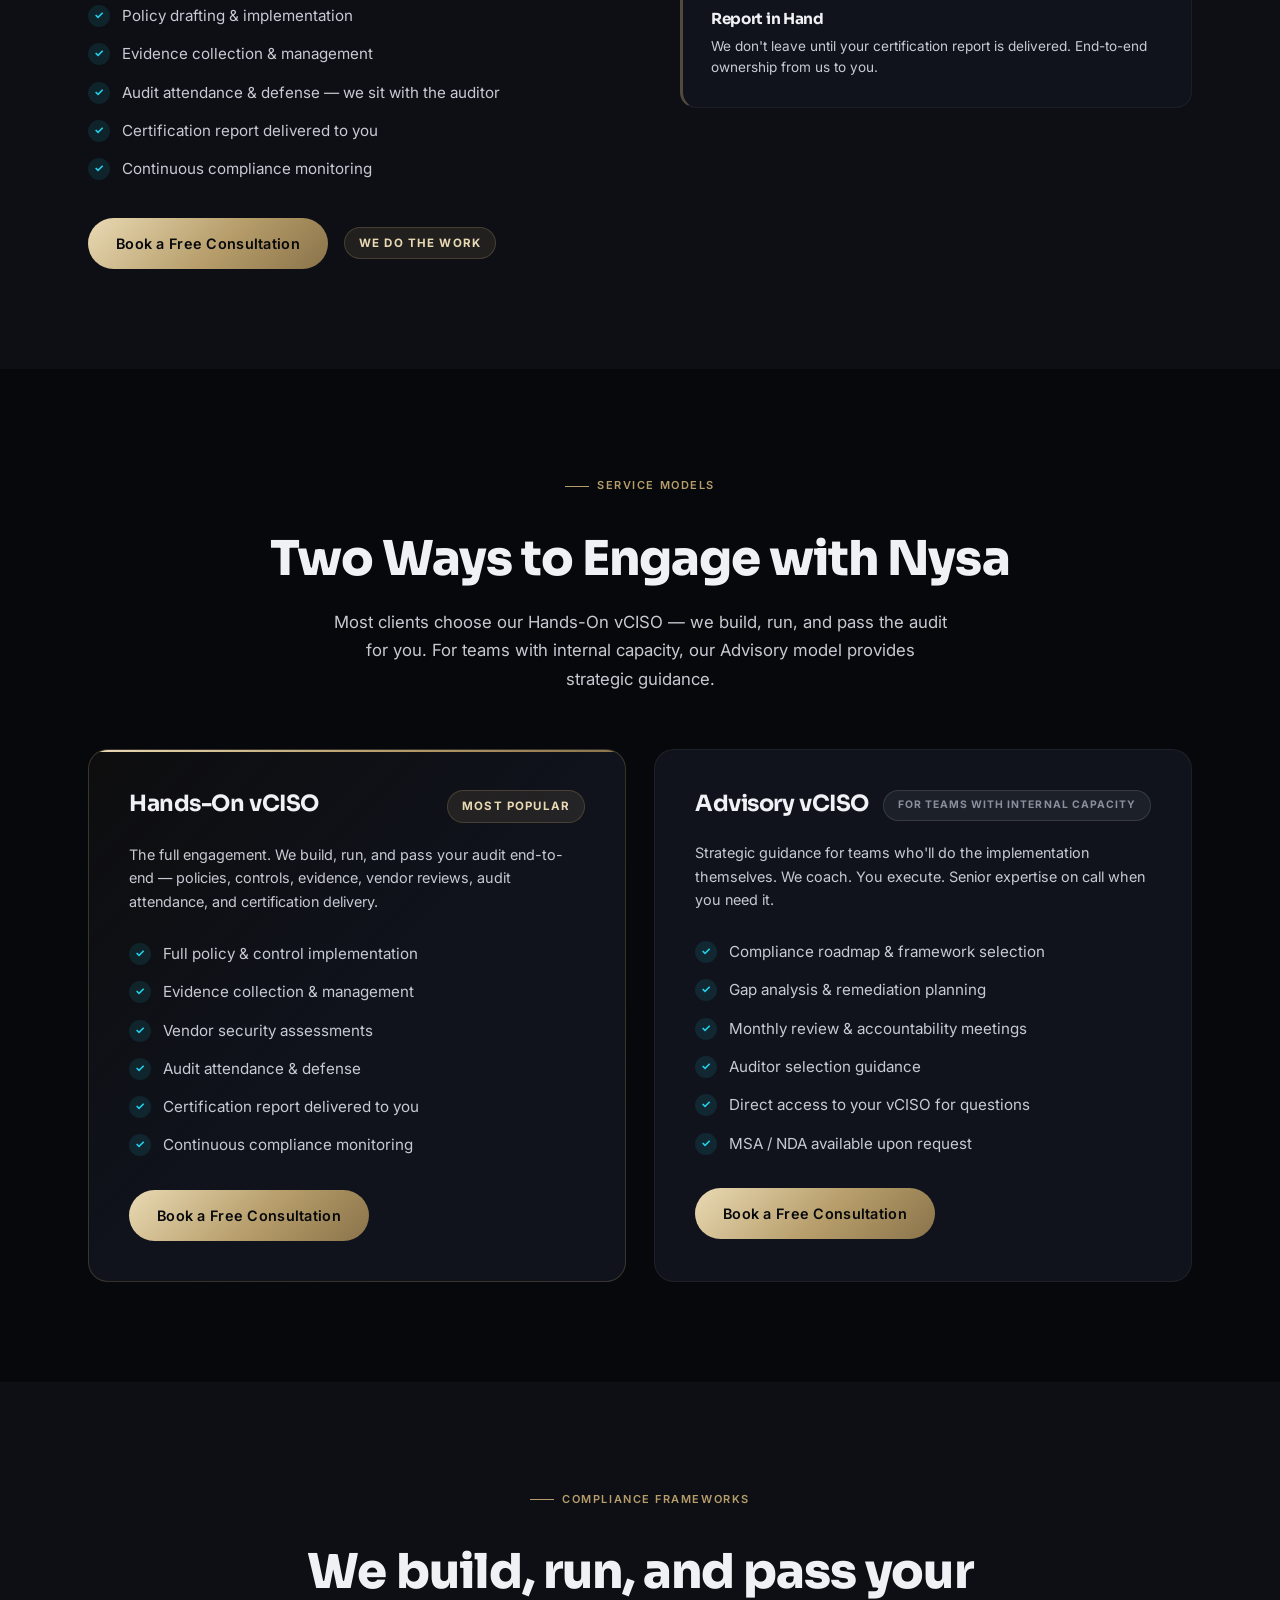
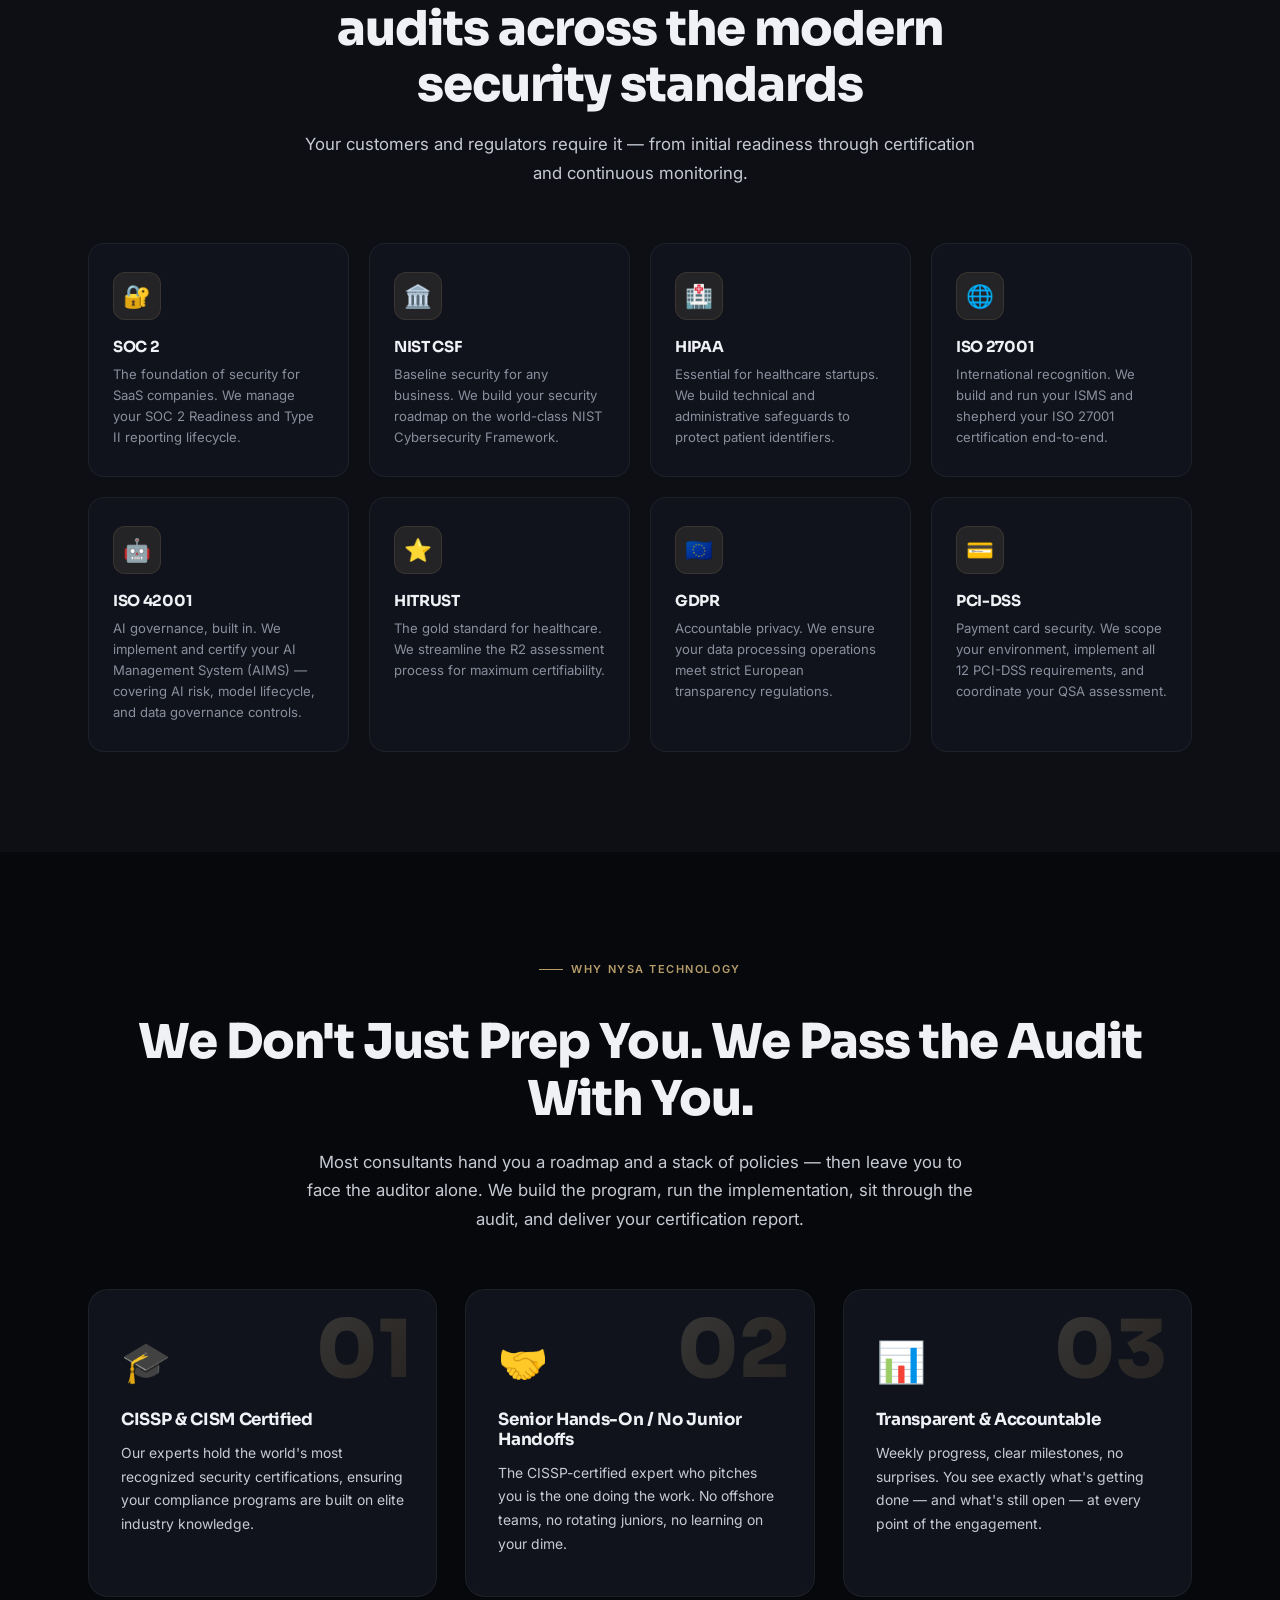
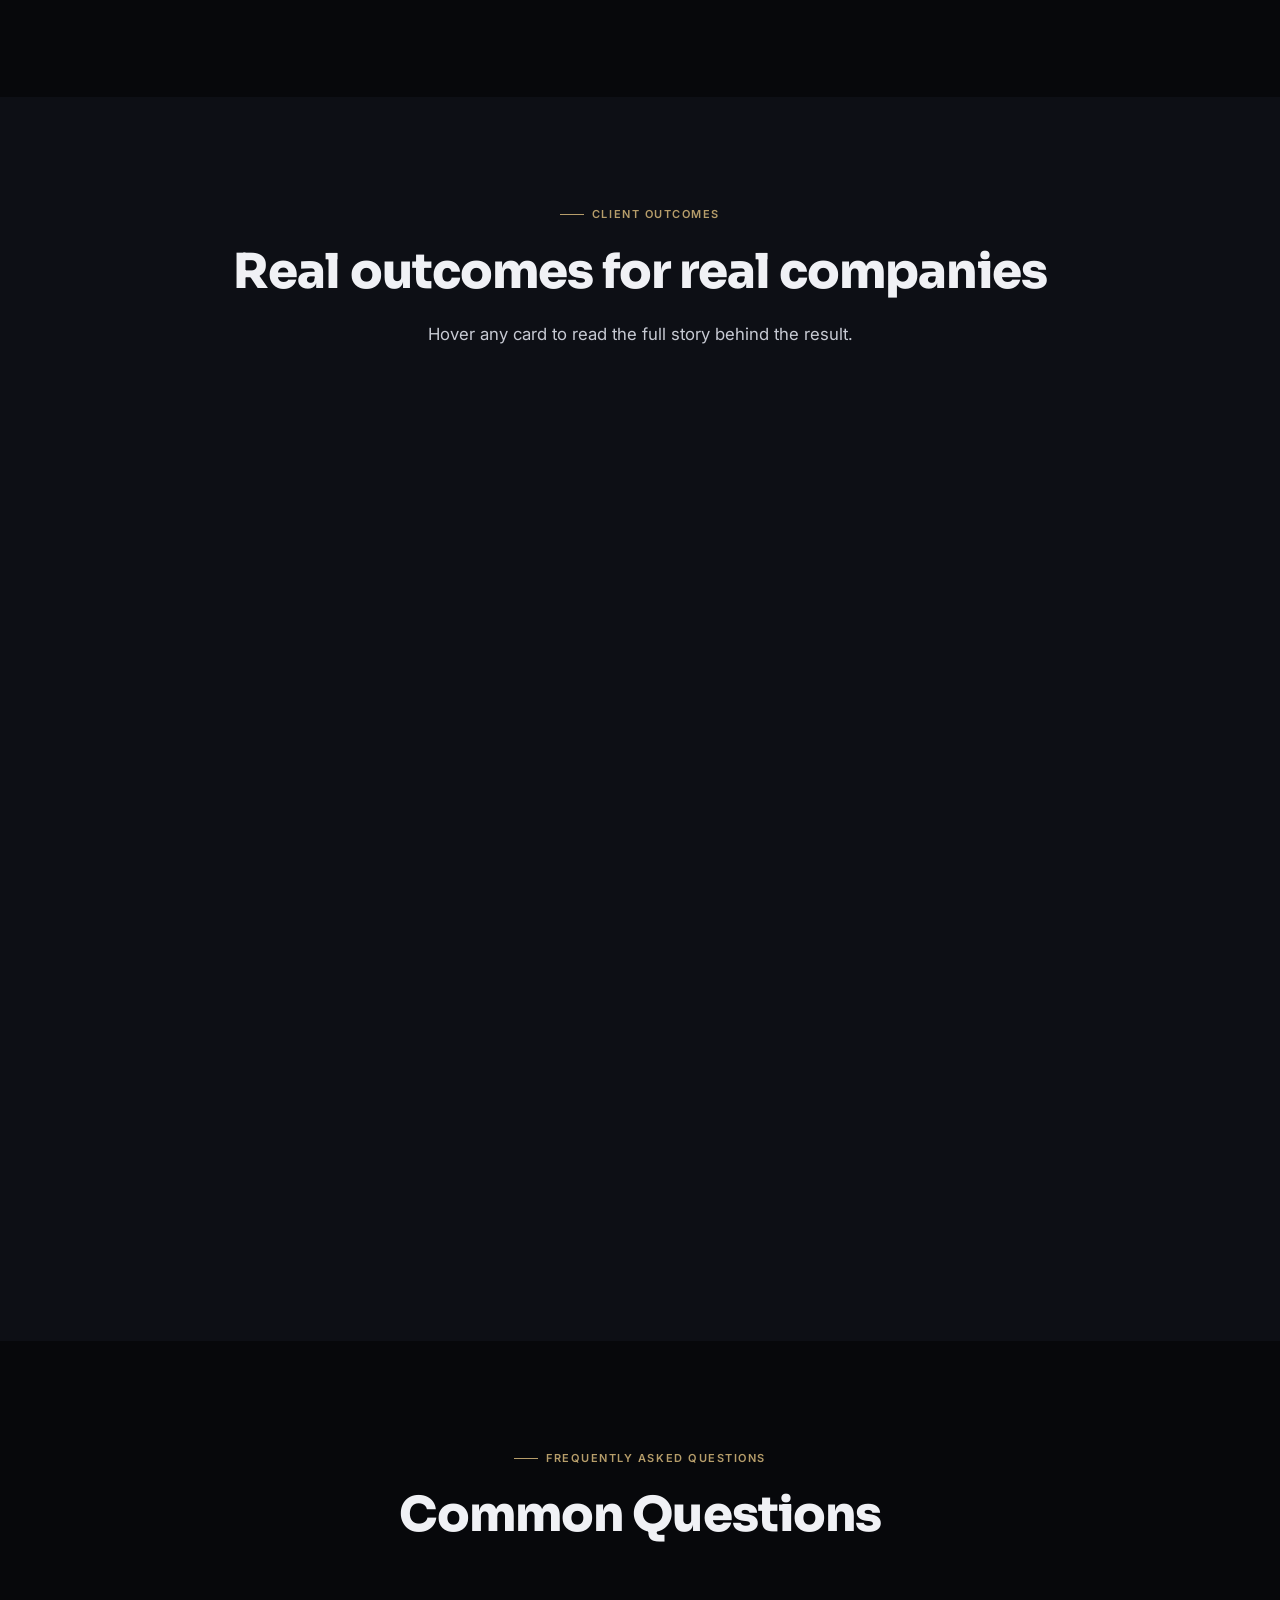
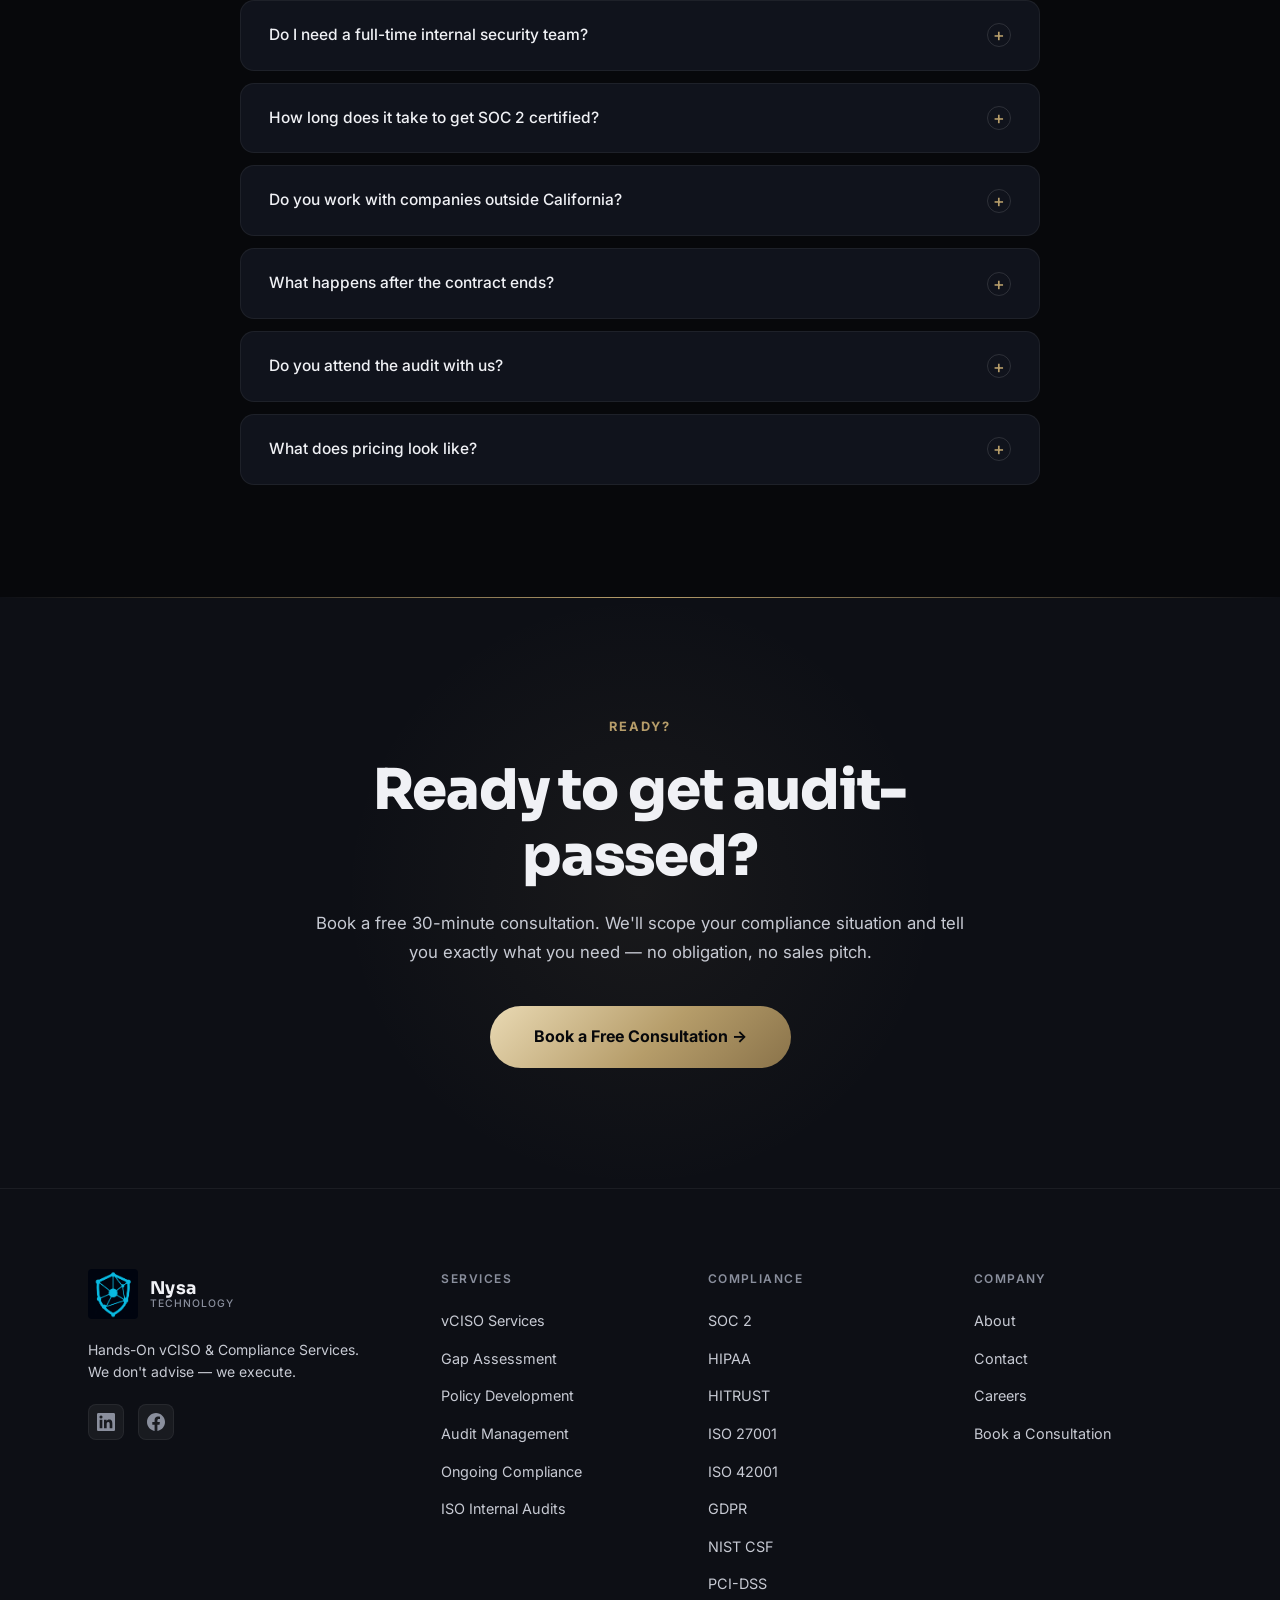
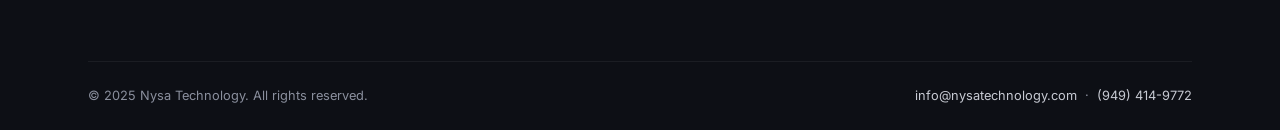
==== commit 6089ded3: "Add files via upload" ====
--- a/index.html
+++ b/index.html
@@ -12,7 +12,7 @@
 <meta charset="UTF-8" />
 <meta name="viewport" content="width=device-width, initial-scale=1.0" />
 <title>Hands-On vCISO for SOC 2, HIPAA, HITRUST | Nysa Technology</title>
-<meta name="description" content="Nysa Technology delivers Hands-On vCISO services — SOC 2, HITRUST, HIPAA, ISO 27001, NIST, GDPR, PCI-DSS, ISO 27017 compliance. Zero to audit pass, report in hand, at fractional cost." />
+<meta name="description" content="Nysa Technology delivers Hands-On vCISO services — SOC 2, HITRUST, HIPAA, ISO 27001, NIST, GDPR, PCI-DSS compliance. Zero to audit pass, report in hand, at fractional cost." />
 <link rel="preconnect" href="https://fonts.googleapis.com">
 <link rel="preconnect" href="https://fonts.gstatic.com" crossorigin>
 <link href="https://fonts.googleapis.com/css2?family=Sora:wght@300;400;600;700;800&family=Inter:wght@300;400;500;600&display=swap" rel="stylesheet">
@@ -25,12 +25,12 @@
   <meta property="og:type" content="website" />
   <meta property="og:site_name" content="Nysa Technology" />
   <meta property="og:title" content="Hands-On vCISO for SOC 2, HIPAA, HITRUST | Nysa Technology" />
-  <meta property="og:description" content="Nysa Technology delivers Hands-On vCISO services — SOC 2, HITRUST, HIPAA, ISO 27001, NIST, GDPR, PCI-DSS, ISO 27017 compliance. Zero to audit pass, report in hand, at fractional cost." />
+  <meta property="og:description" content="Nysa Technology delivers Hands-On vCISO services — SOC 2, HITRUST, HIPAA, ISO 27001, NIST, GDPR, PCI-DSS compliance. Zero to audit pass, report in hand, at fractional cost." />
   <meta property="og:url" content="https://nysatechnology.com/" />
   <meta property="og:image" content="https://nysatechnology.com/logo.png" />
   <meta name="twitter:card" content="summary" />
   <meta name="twitter:title" content="Hands-On vCISO for SOC 2, HIPAA, HITRUST | Nysa Technology" />
-  <meta name="twitter:description" content="Nysa Technology delivers Hands-On vCISO services — SOC 2, HITRUST, HIPAA, ISO 27001, NIST, GDPR, PCI-DSS, ISO 27017 compliance. Zero to audit pass, report in hand, at fractional cost." />
+  <meta name="twitter:description" content="Nysa Technology delivers Hands-On vCISO services — SOC 2, HITRUST, HIPAA, ISO 27001, NIST, GDPR, PCI-DSS compliance. Zero to audit pass, report in hand, at fractional cost." />
   <meta name="twitter:image" content="https://nysatechnology.com/logo.png" />
   <link rel="stylesheet" href="styles.css" />
 <style>
@@ -912,7 +912,6 @@
               <span class="tag">GDPR</span>
               <span class="tag">NIST</span>
               <span class="tag">PCI-DSS</span>
-              <span class="tag">ISO 27017</span>
             </div>
           </div>
 
@@ -941,7 +940,6 @@
     <span class="marquee-item"><span class="marquee-dot"></span>GDPR</span>
     <span class="marquee-item"><span class="marquee-dot"></span>NIST CSF</span>
     <span class="marquee-item"><span class="marquee-dot"></span>PCI-DSS</span>
-    <span class="marquee-item"><span class="marquee-dot"></span>ISO 27017</span>
     <span class="marquee-item"><span class="marquee-dot"></span>vCISO Services</span>
     <span class="marquee-item"><span class="marquee-dot"></span>Gap Assessment</span>
     <span class="marquee-item"><span class="marquee-dot"></span>Audit Defense</span>
@@ -955,7 +953,6 @@
     <span class="marquee-item"><span class="marquee-dot"></span>GDPR</span>
     <span class="marquee-item"><span class="marquee-dot"></span>NIST CSF</span>
     <span class="marquee-item"><span class="marquee-dot"></span>PCI-DSS</span>
-    <span class="marquee-item"><span class="marquee-dot"></span>ISO 27017</span>
     <span class="marquee-item"><span class="marquee-dot"></span>vCISO Services</span>
     <span class="marquee-item"><span class="marquee-dot"></span>Gap Assessment</span>
     <span class="marquee-item"><span class="marquee-dot"></span>Audit Defense</span>
@@ -974,7 +971,7 @@
         <span class="stat-label">Audits Passed</span>
       </div>
       <div class="stat-item">
-        <span class="stat-number" data-count="9" data-suffix="">0</span>
+        <span class="stat-number" data-count="8" data-suffix="">0</span>
         <span class="stat-label">Frameworks Supported</span>
       </div>
       <div class="stat-item">
@@ -1196,11 +1193,6 @@
         <div class="fw-card-icon">💳</div>
         <h3>PCI-DSS</h3>
         <p>Payment card security. We scope your environment, implement all 12 PCI-DSS requirements, and coordinate your QSA assessment.</p>
-      </div>
-      <div class="fw-card reveal delay-2">
-        <div class="fw-card-icon">☁️</div>
-        <h3>ISO 27017</h3>
-        <p>Cloud security controls. We implement ISO 27017 guidance on top of your ISO 27001 foundation — covering cloud-specific risks and shared responsibilities.</p>
       </div>
     </div>
   </div>
@@ -1549,7 +1541,6 @@
           <li><a href="compliance.html">GDPR</a></li>
           <li><a href="compliance.html">NIST CSF</a></li>
           <li><a href="compliance.html">PCI-DSS</a></li>
-          <li><a href="compliance.html">ISO 27017</a></li>
         </ul>
       </div>
       <div class="footer-col">
